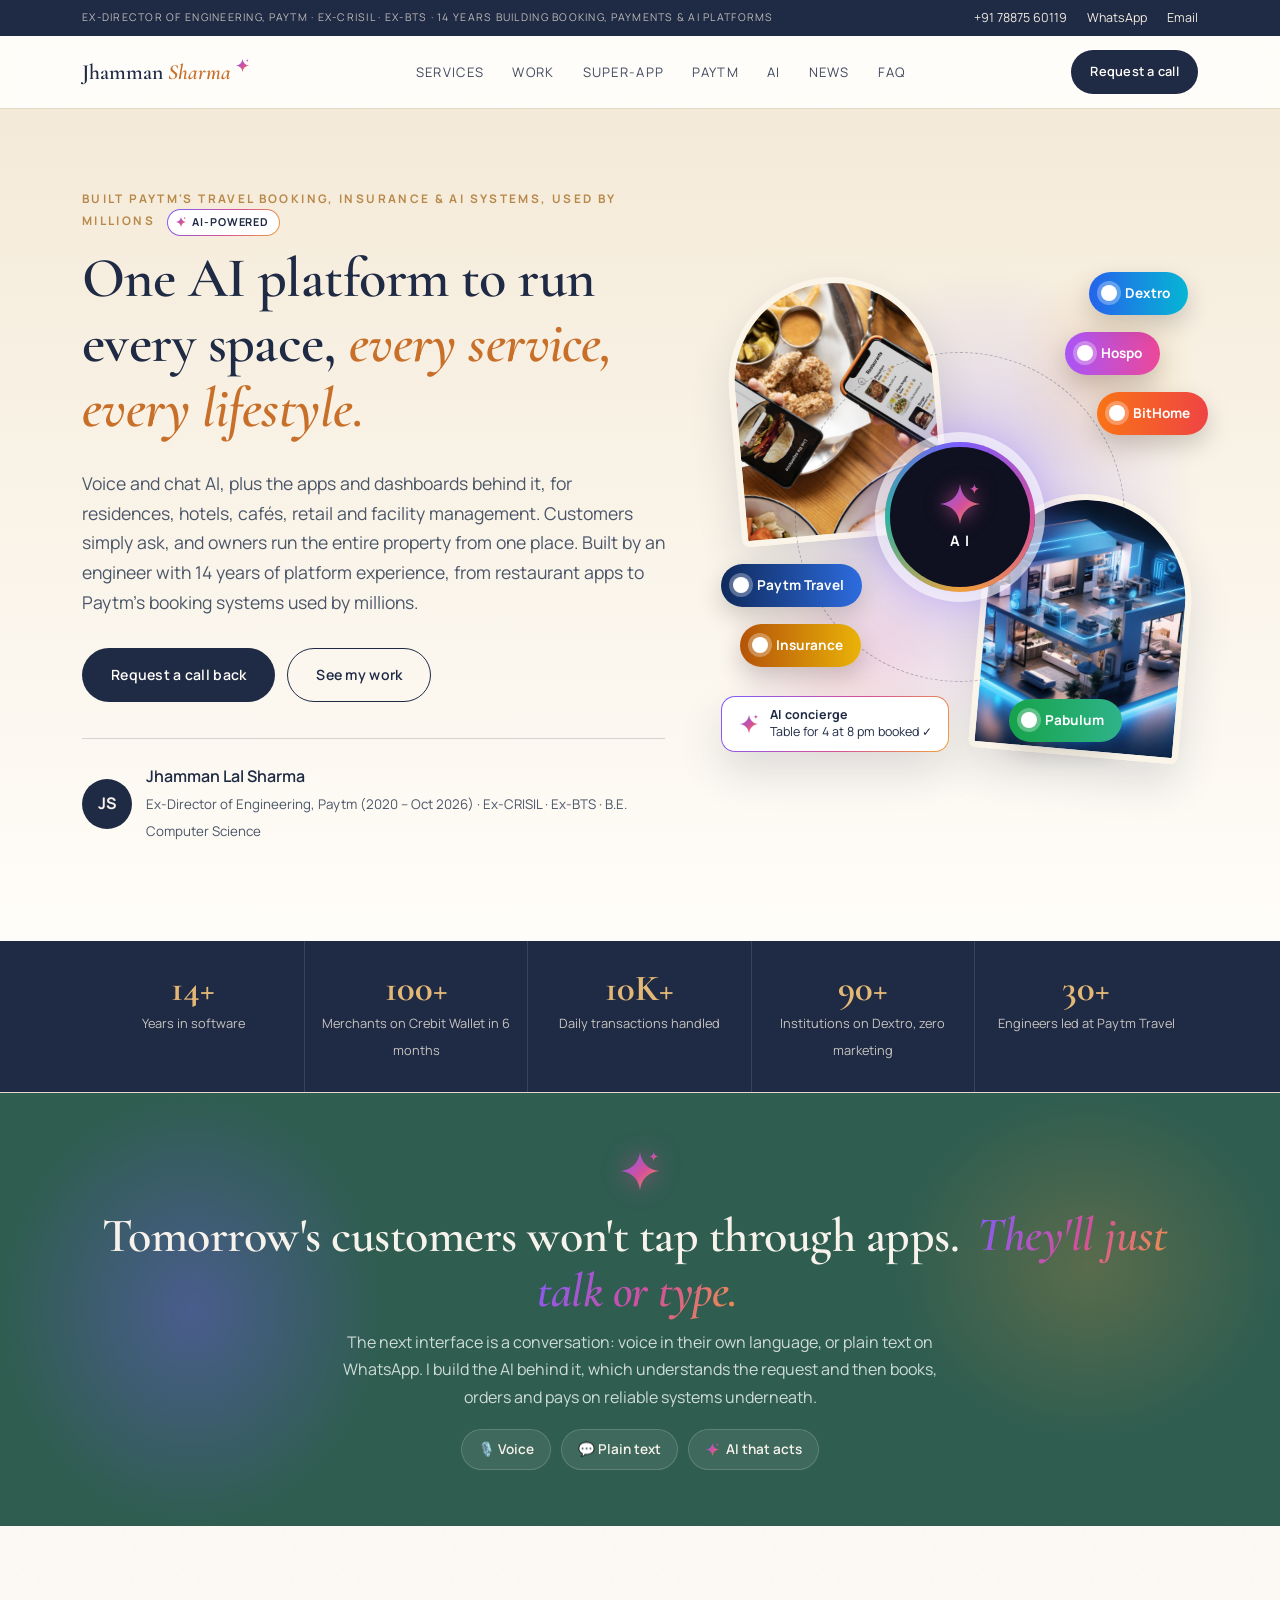
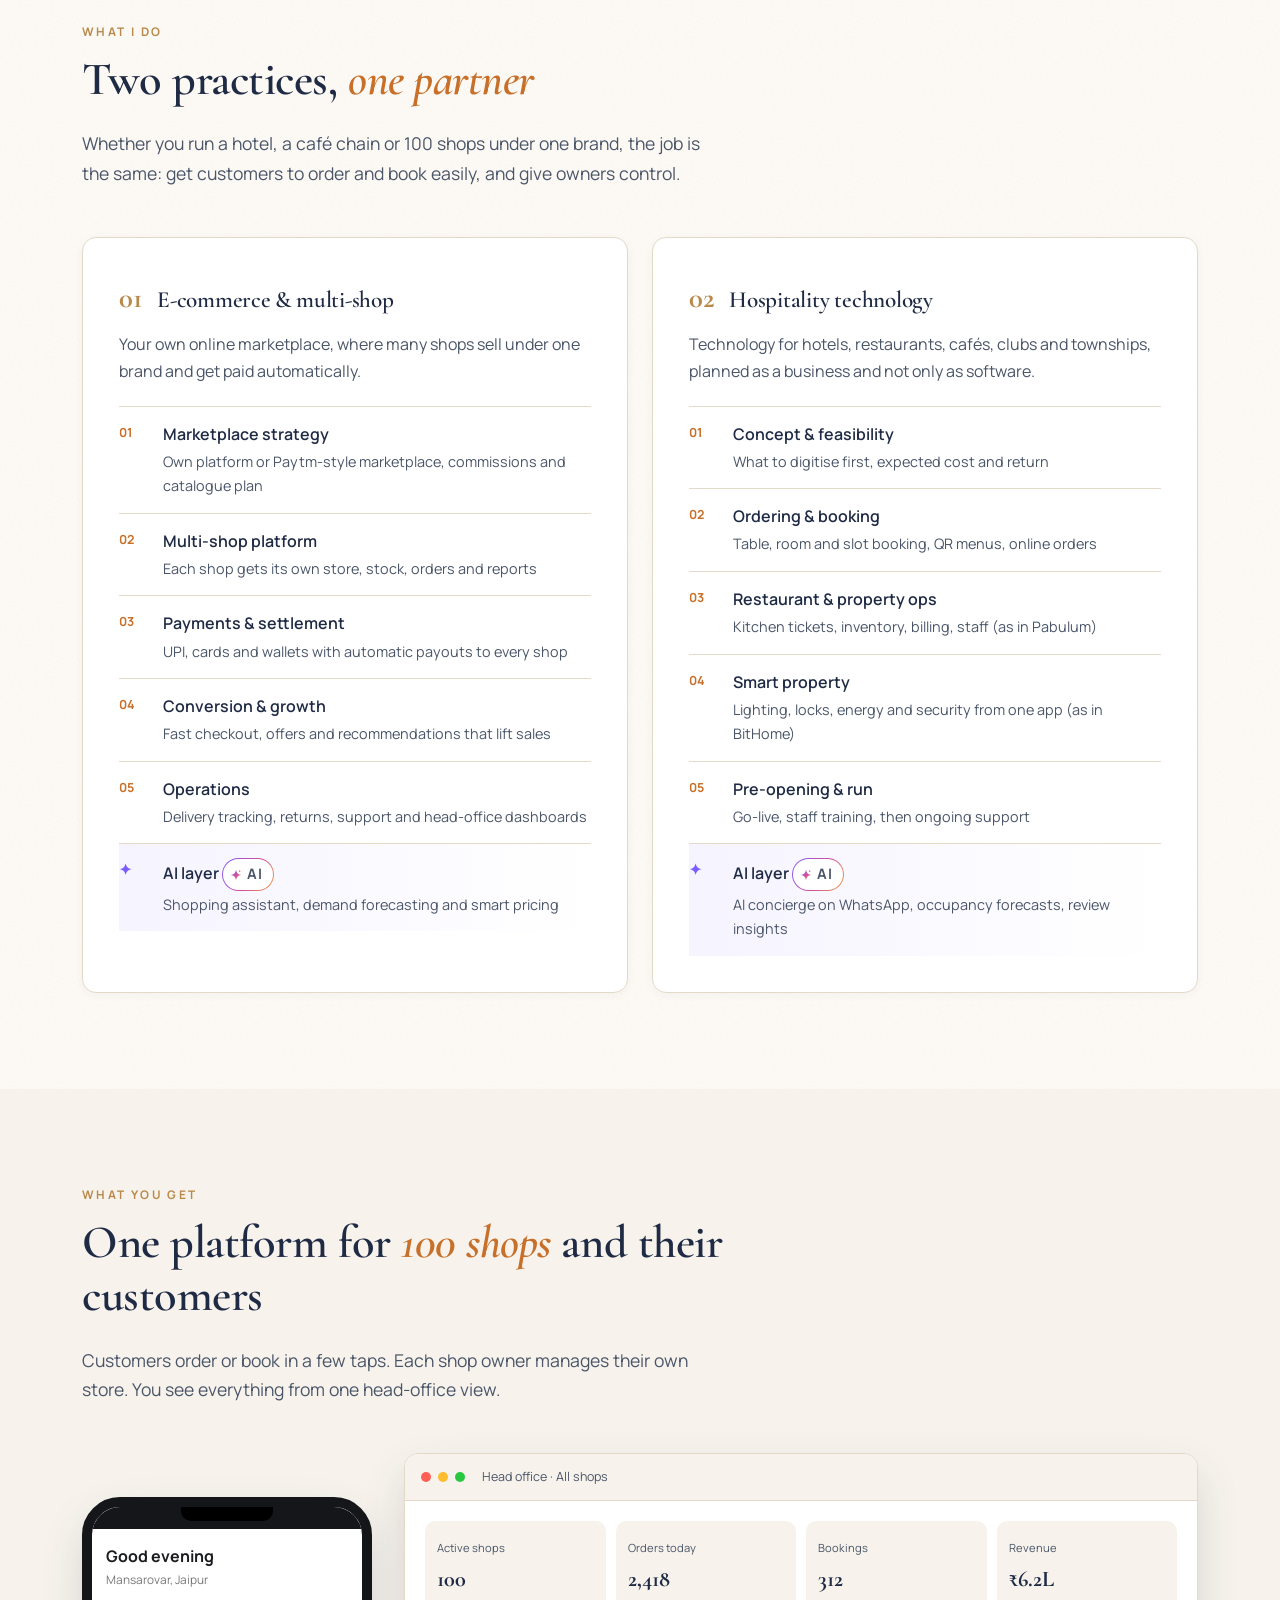
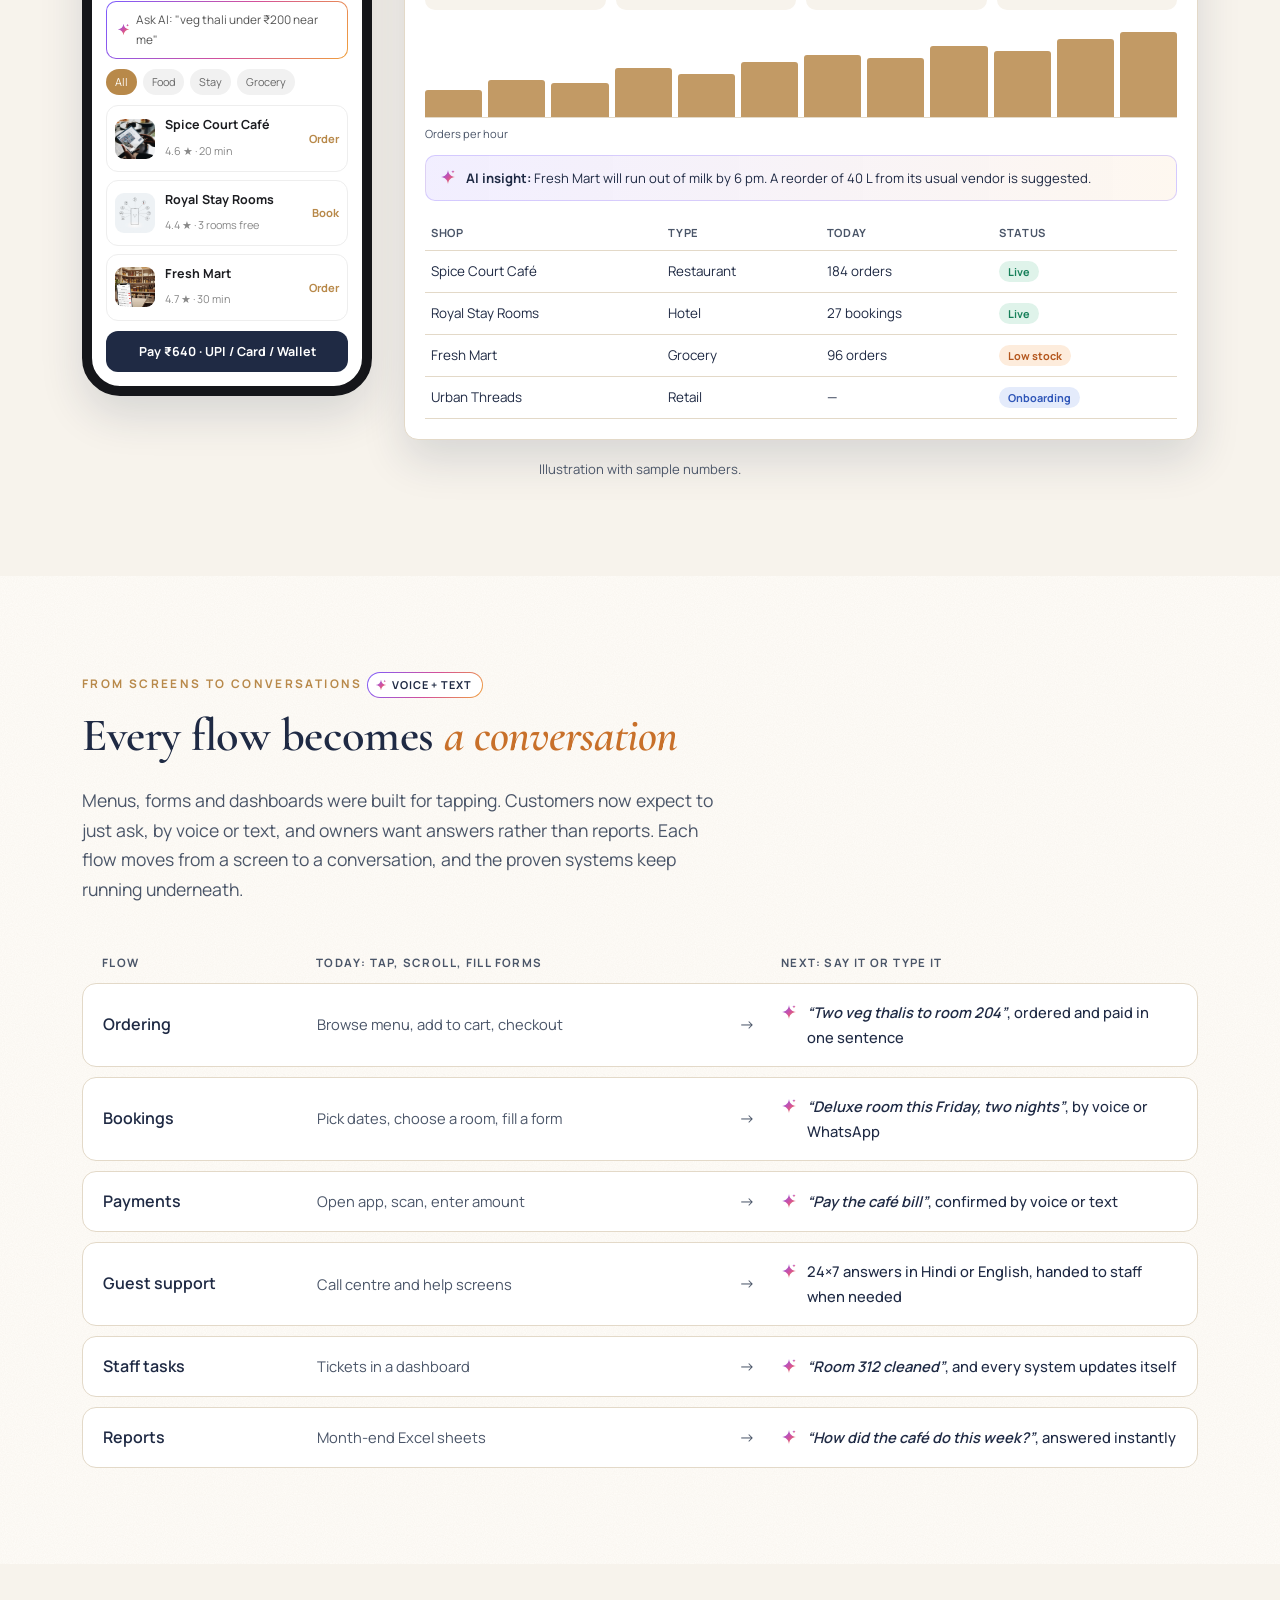
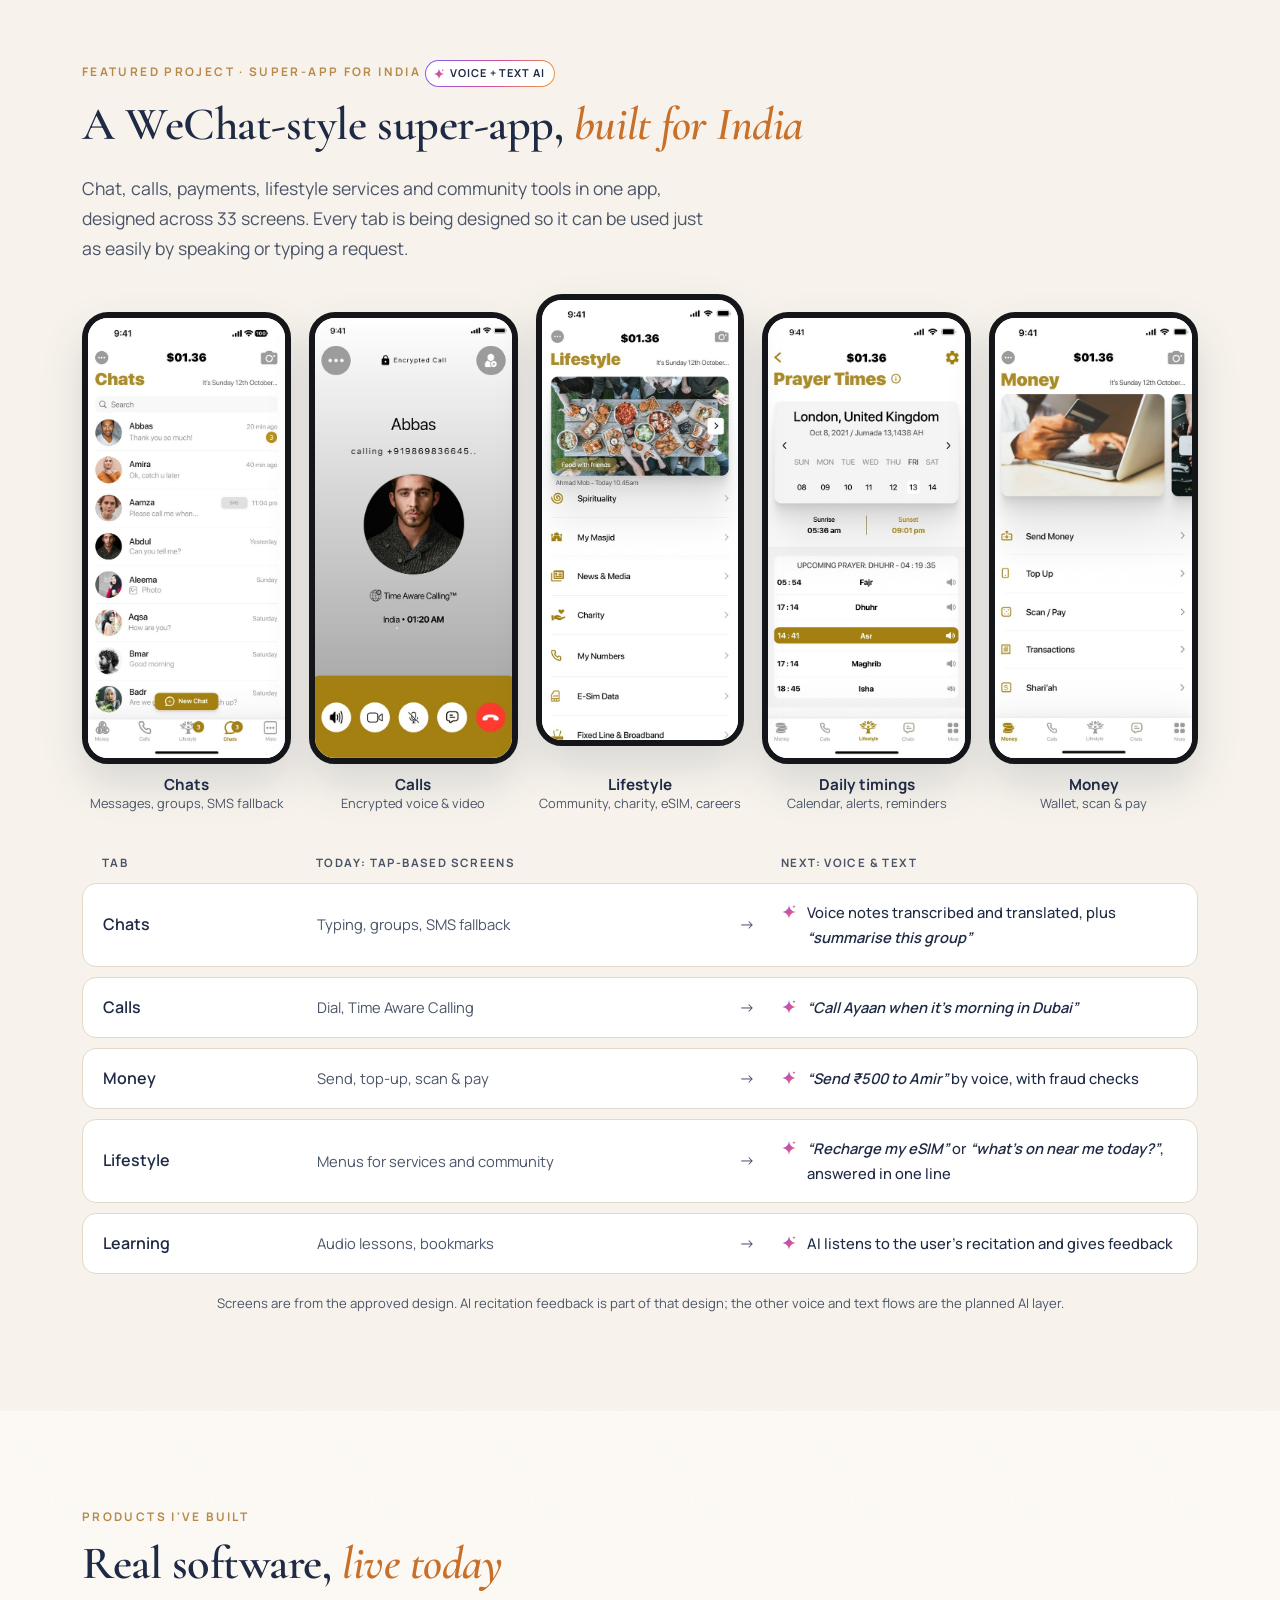
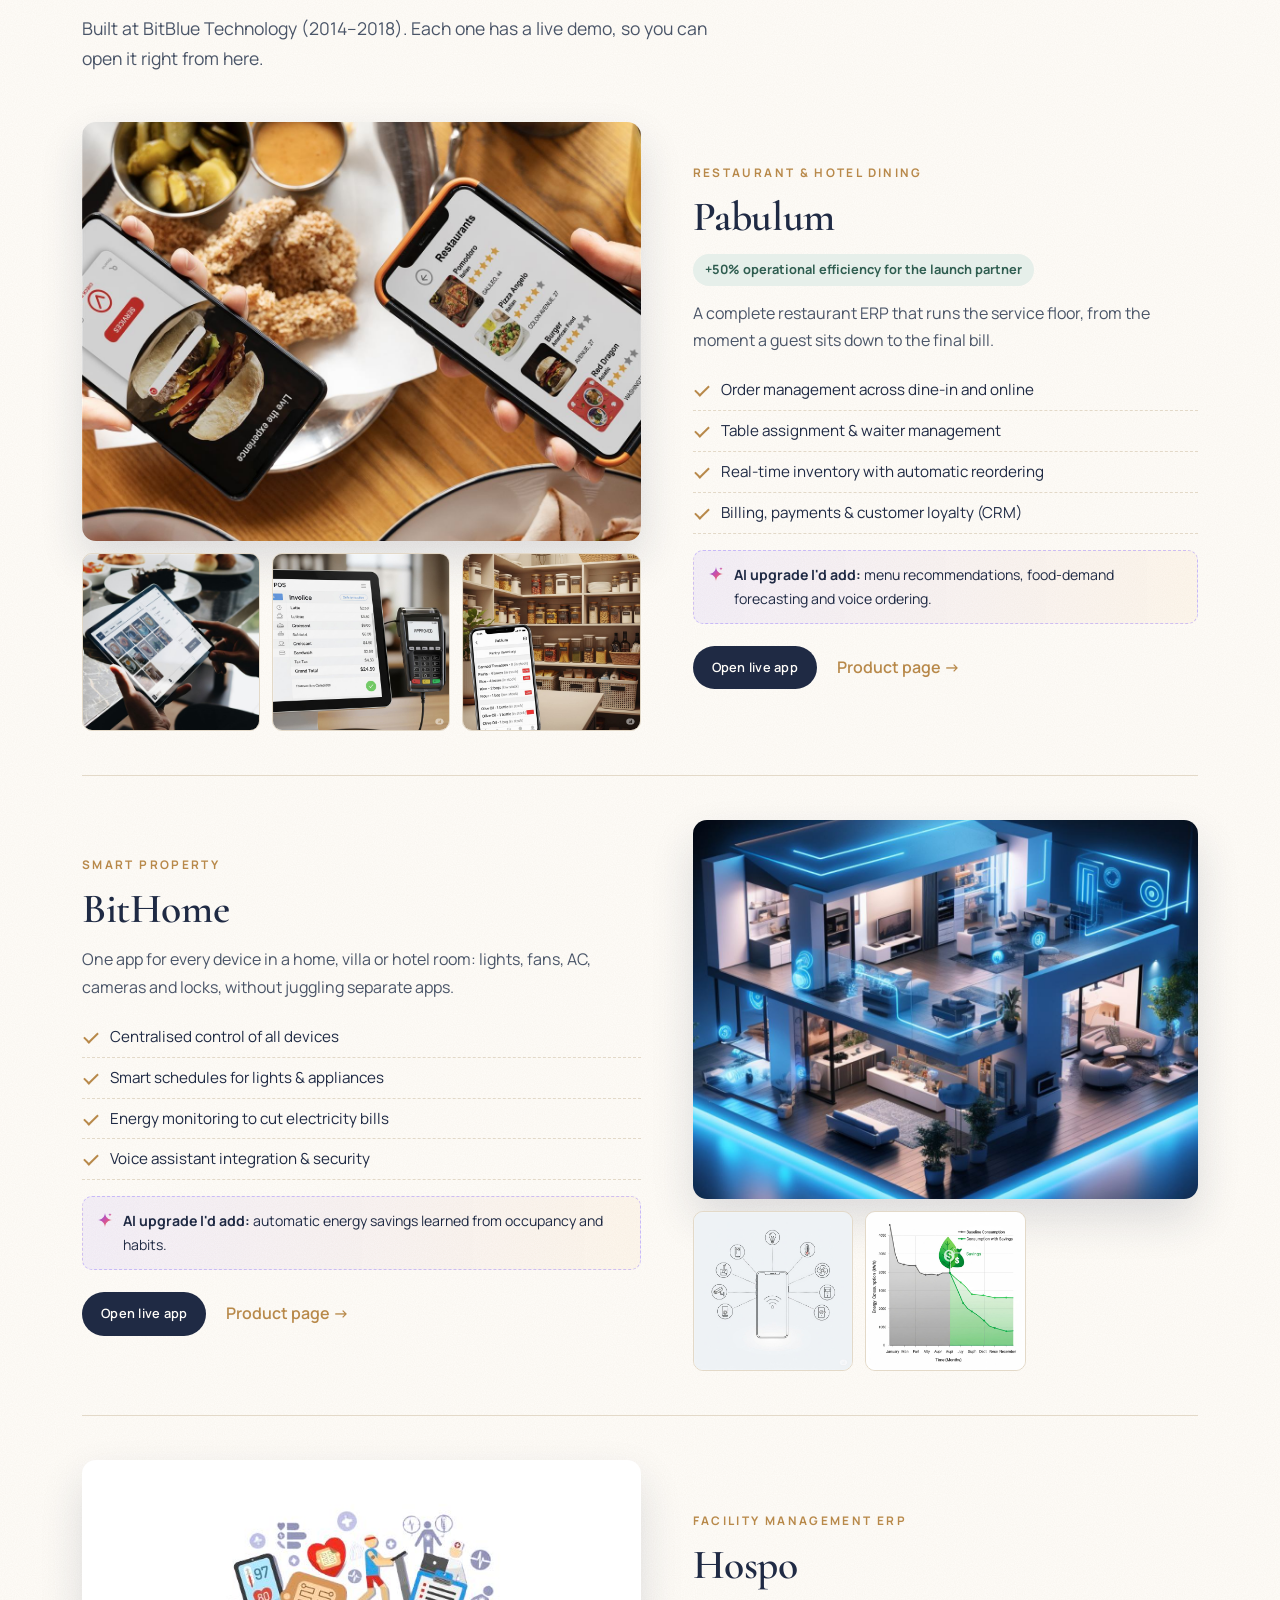
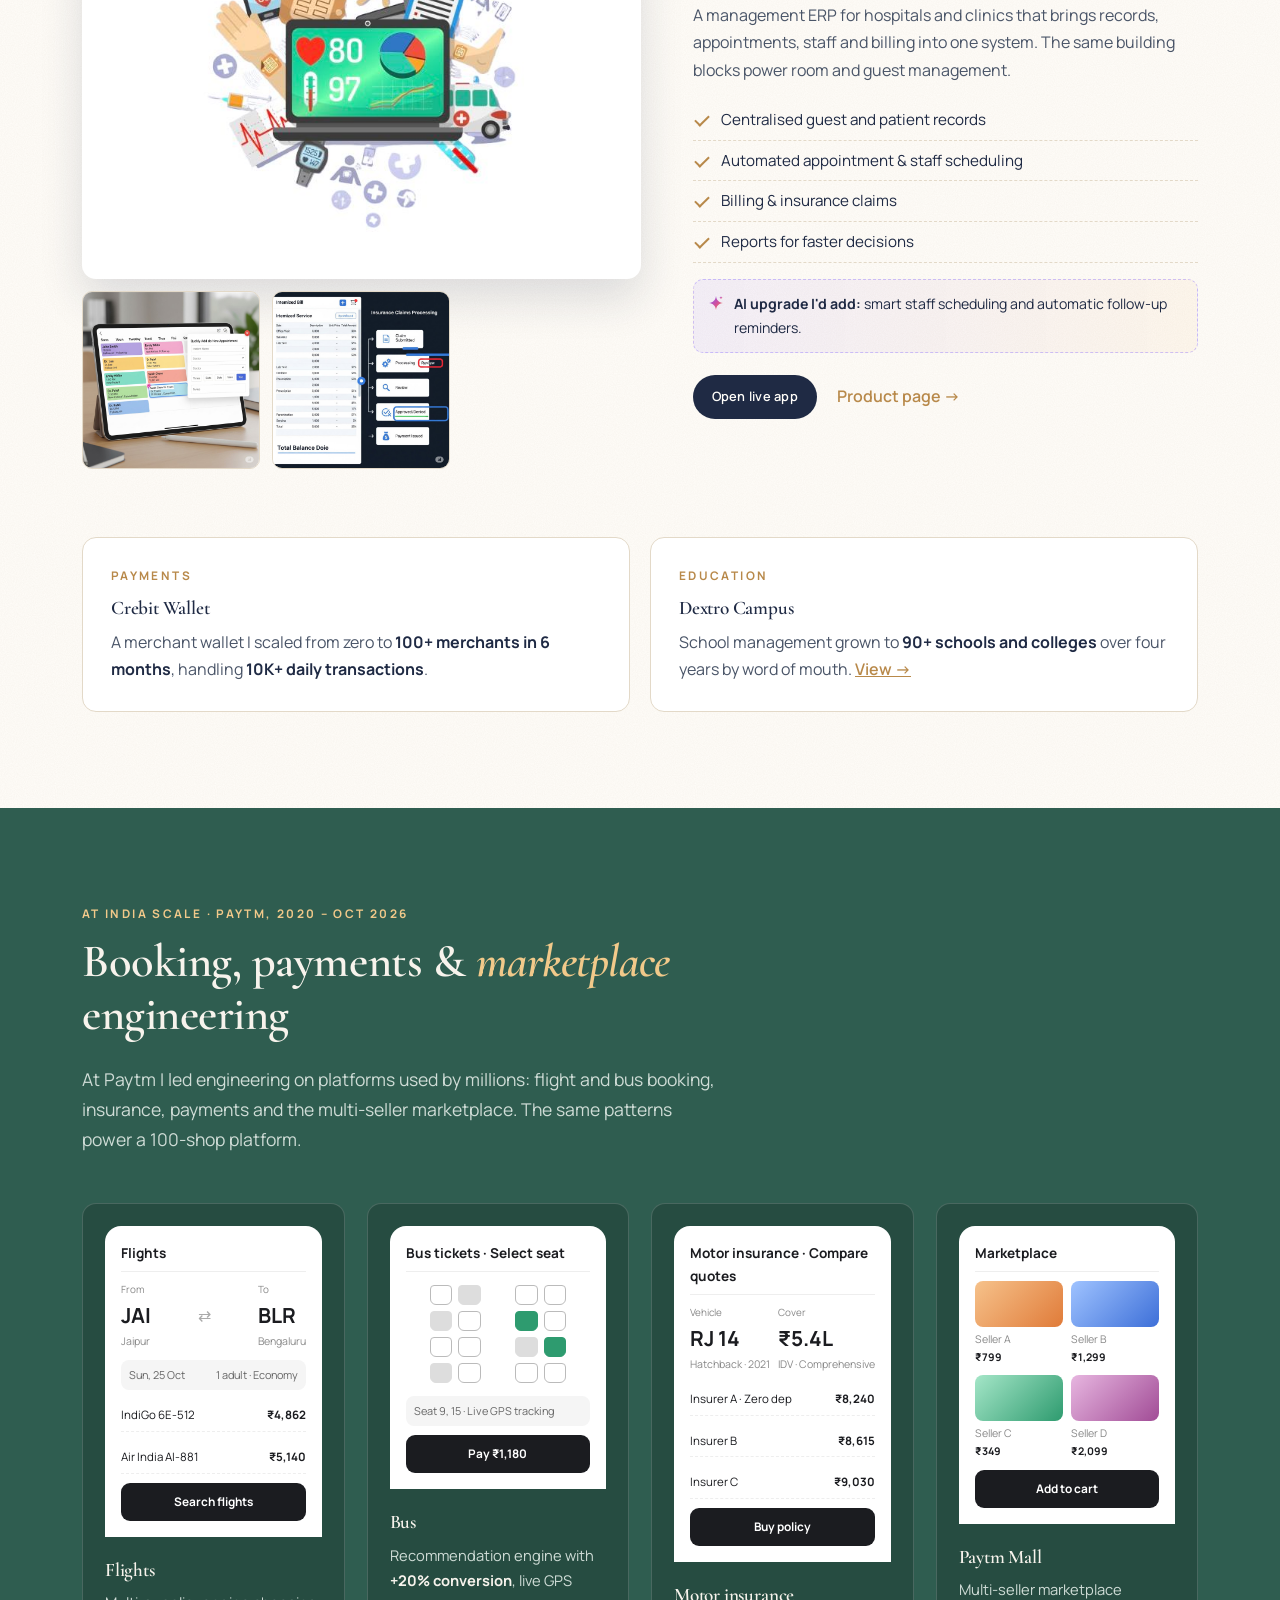
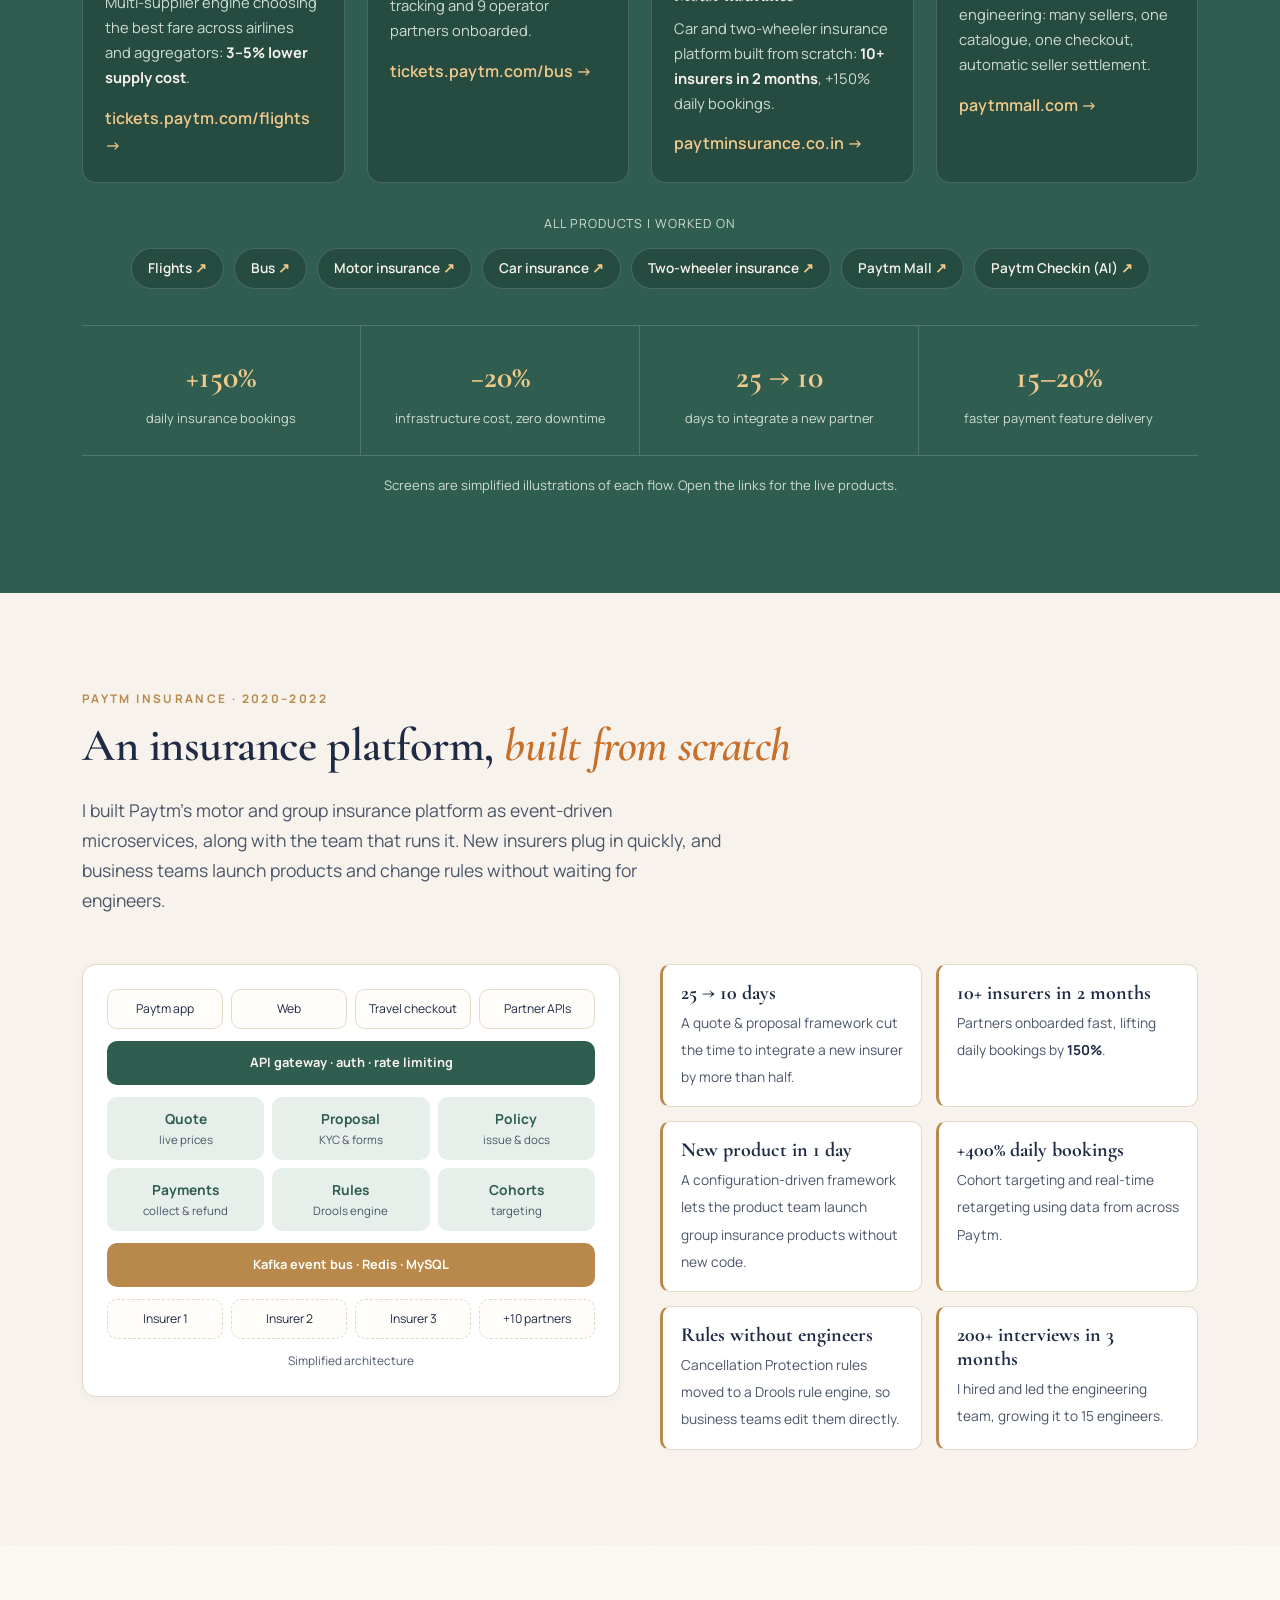
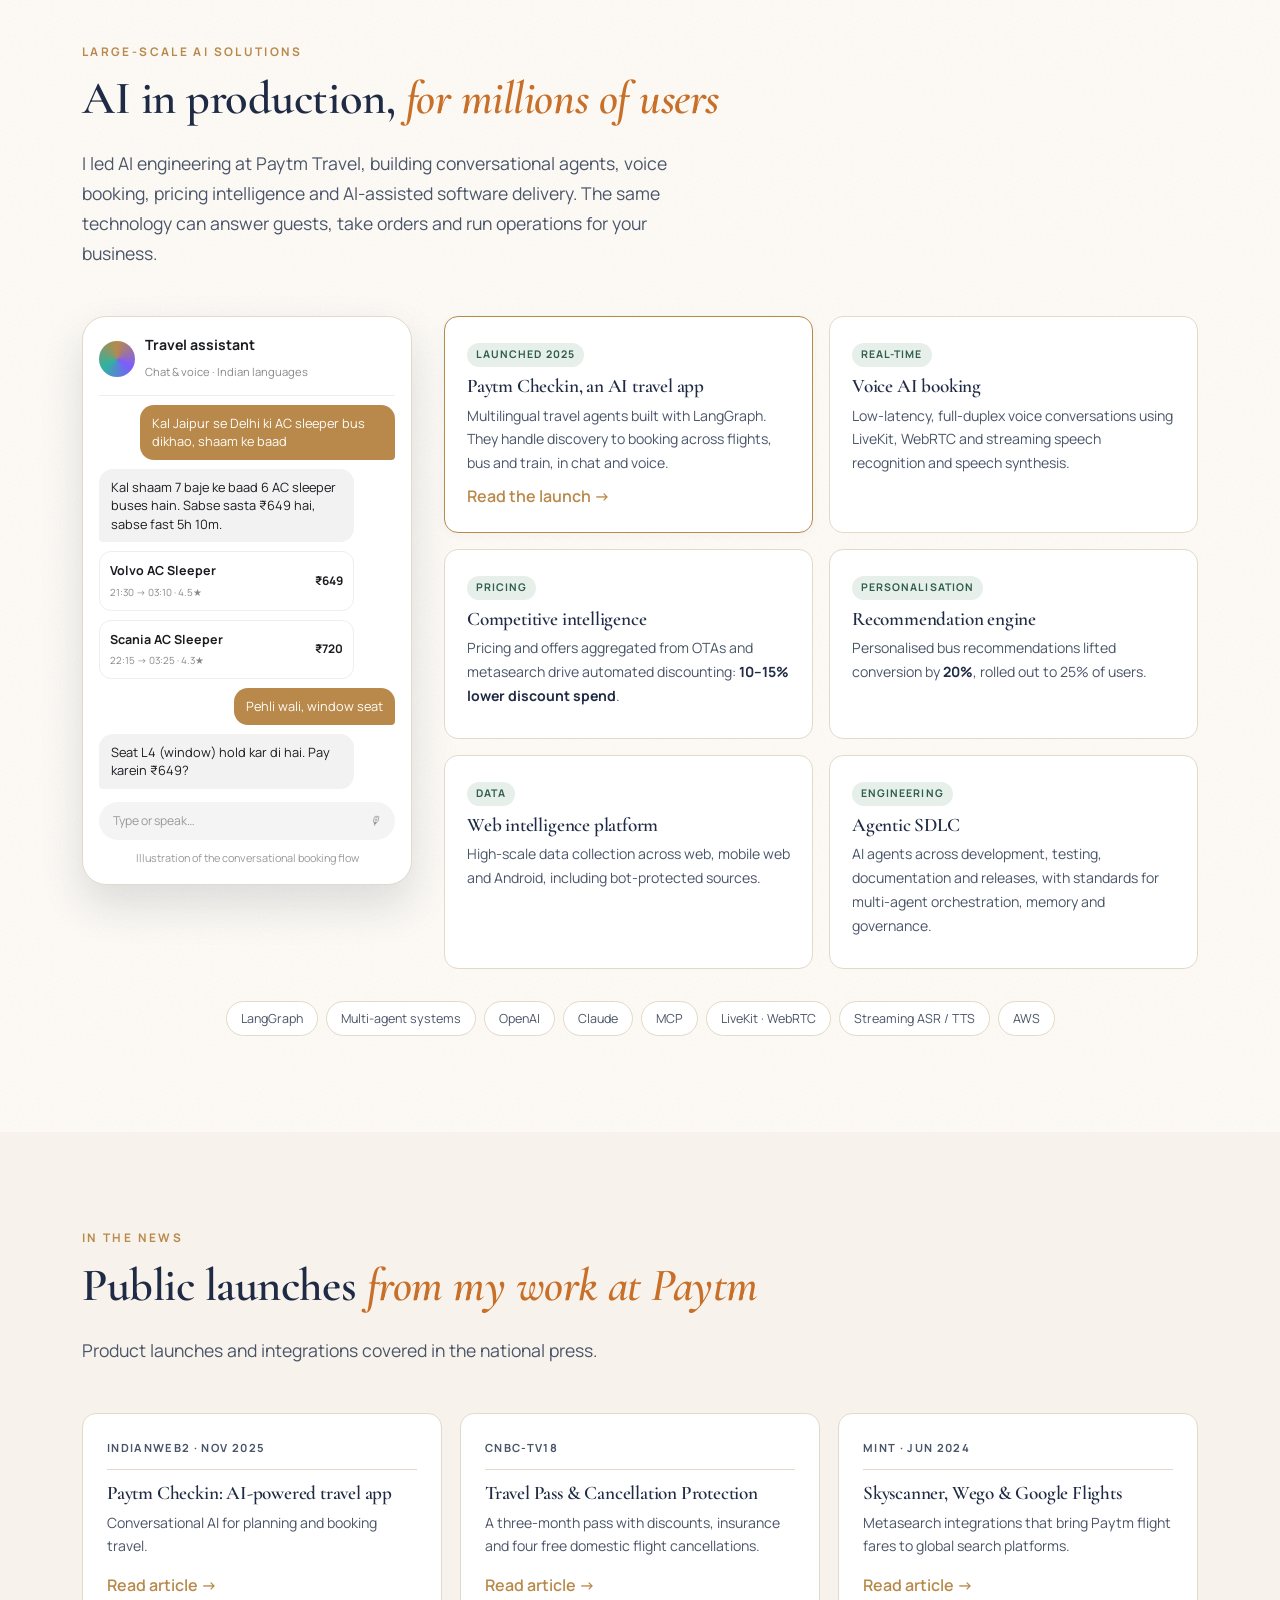
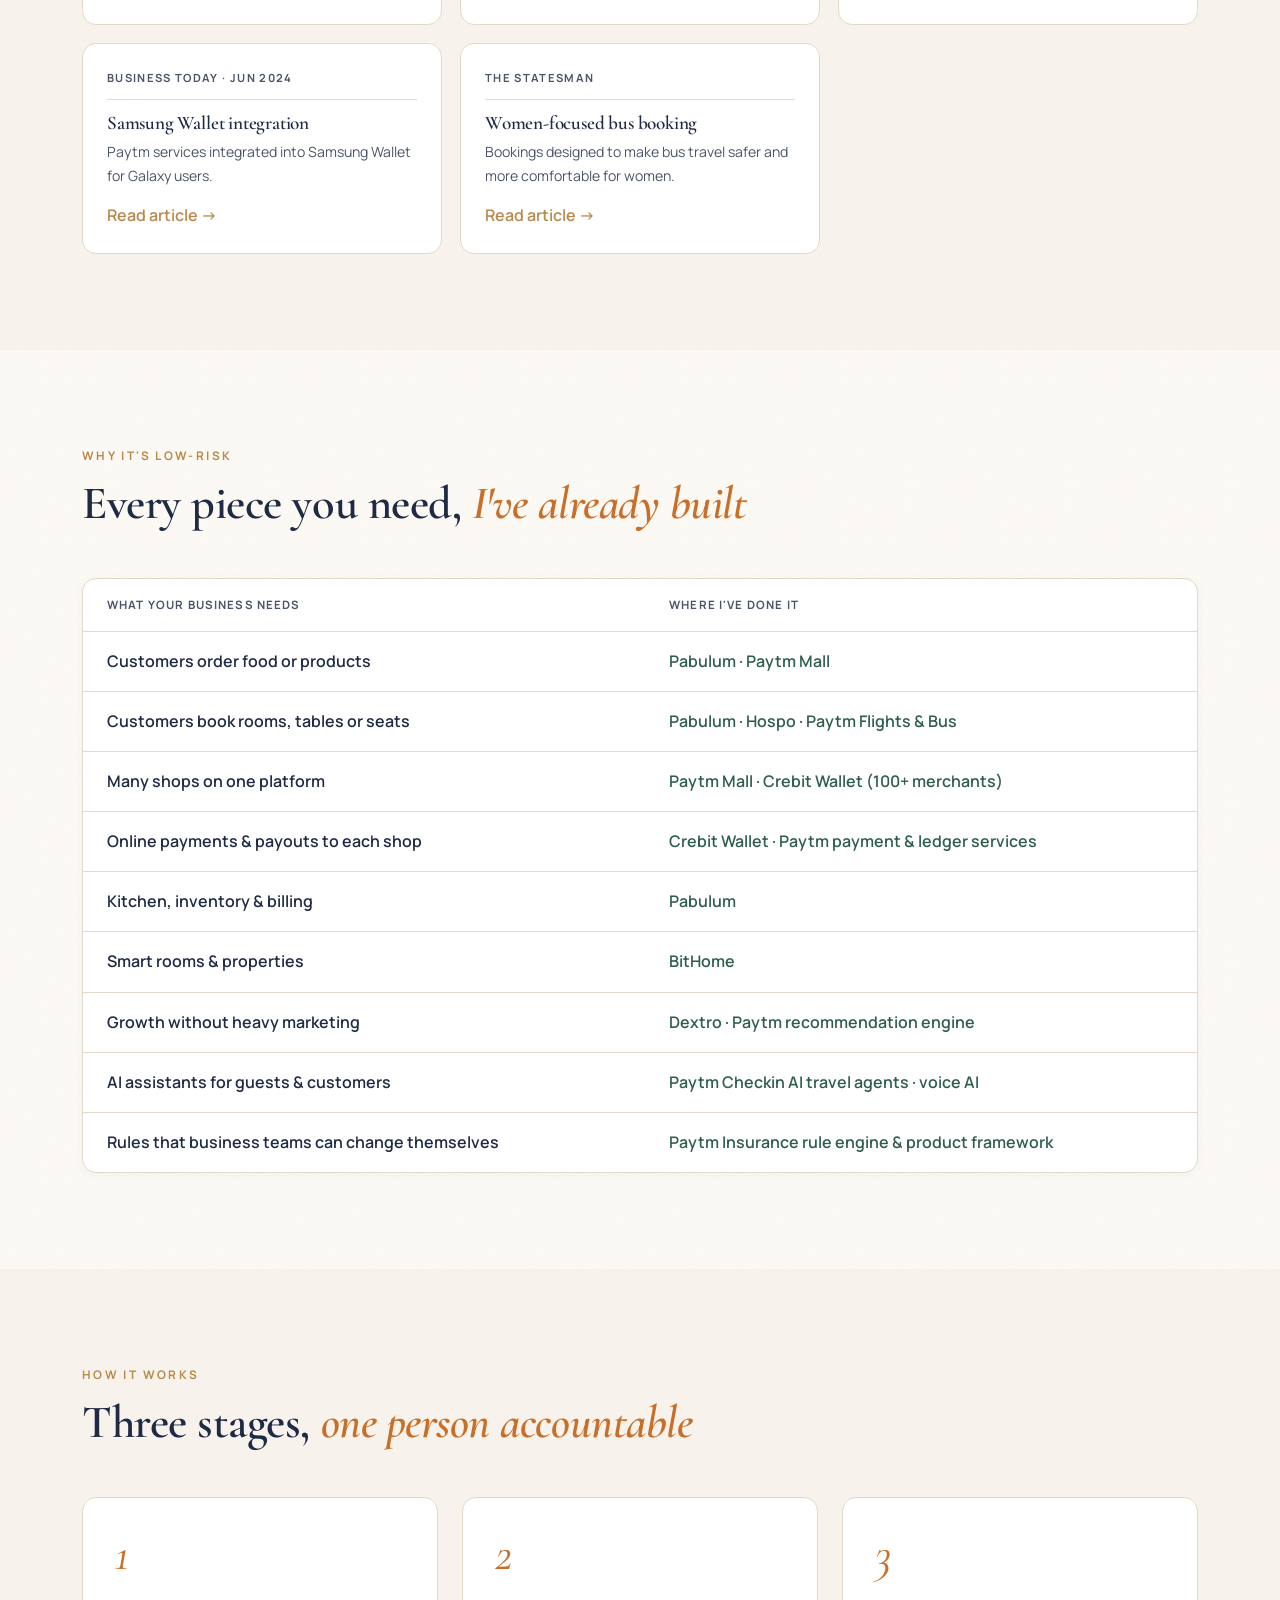
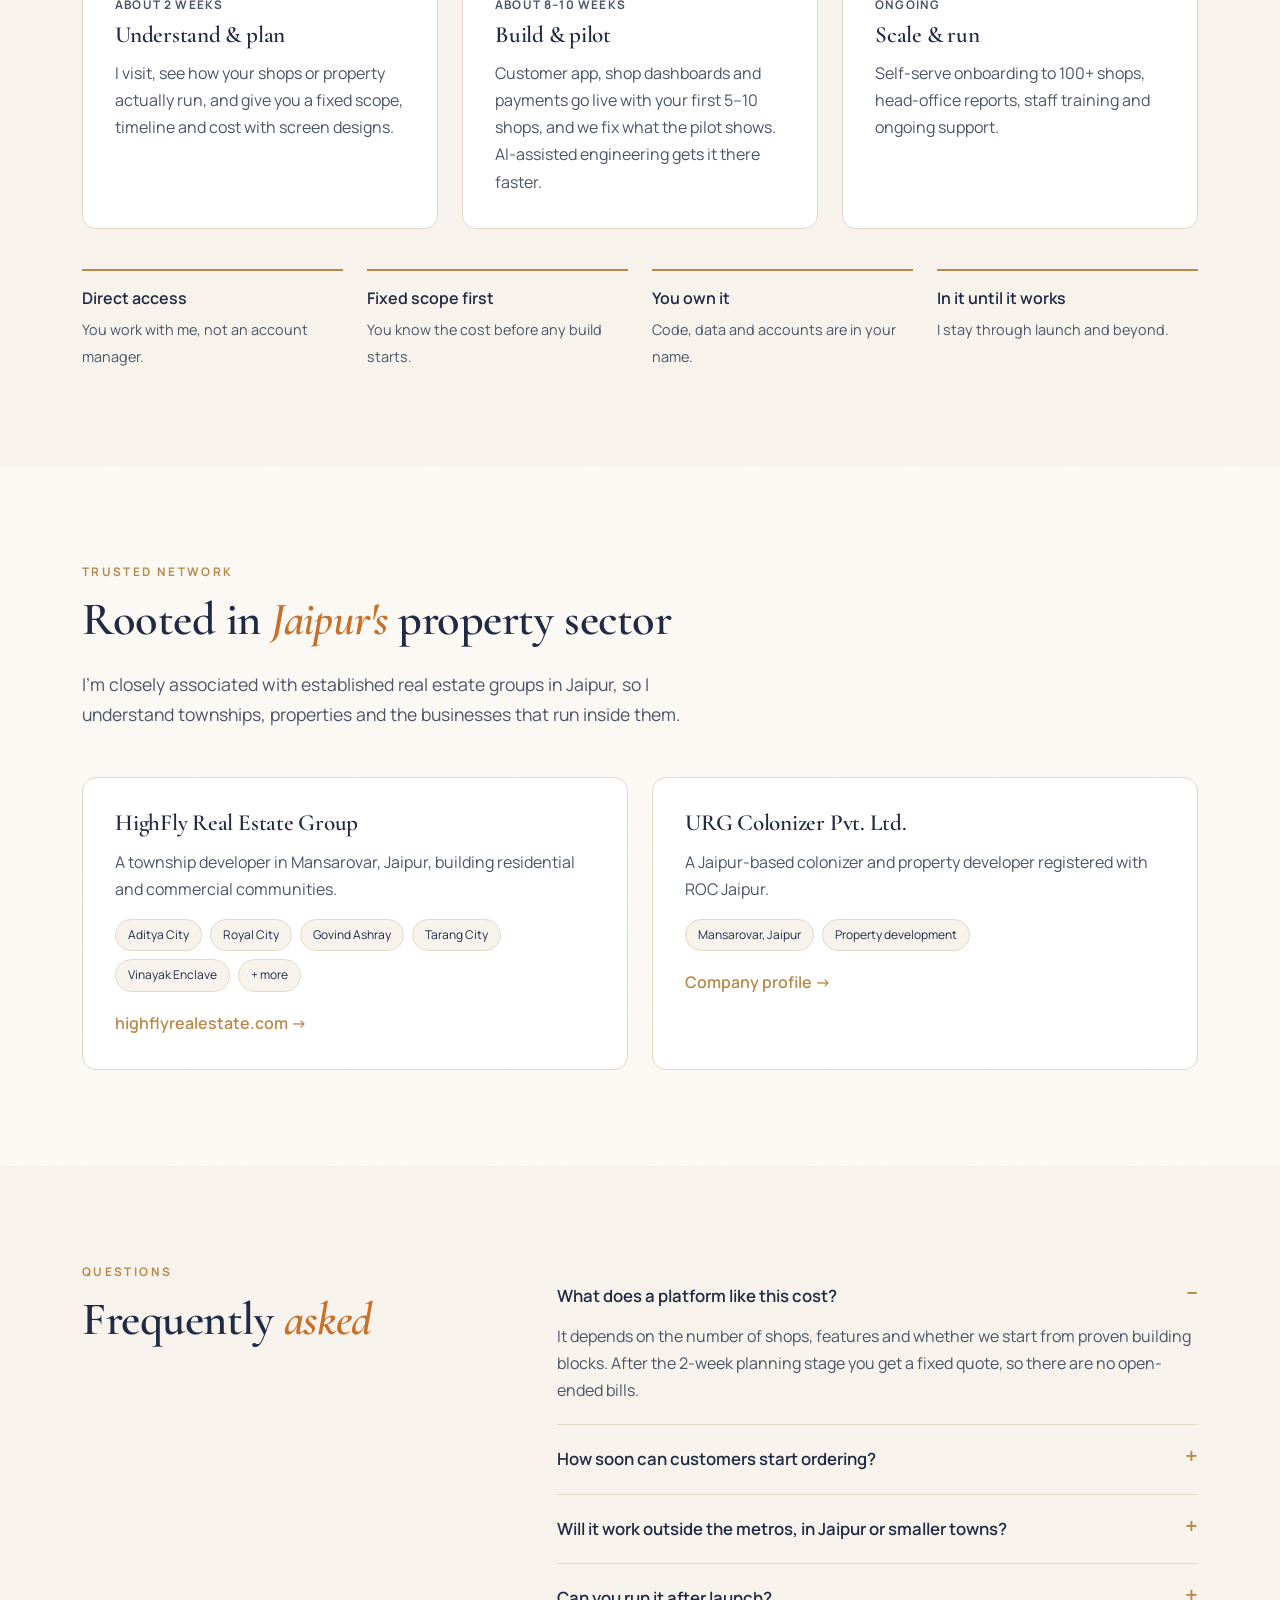
==== consulting.html @ 980f0486 "Rework profile around shipped work: product wall hero, chapters, real screens - Hero: centred intro " ====
<!doctype html>
<html lang="en">
<head>
<meta charset="utf-8">
<meta name="viewport" content="width=device-width, initial-scale=1">
<title>Jhamman Sharma — Consulting</title>
<meta name="description" content="Jhamman Lal Sharma: hospitality and e-commerce technology consultant. Ordering, booking and multi-shop platforms.">
<link rel="preconnect" href="https://fonts.googleapis.com">
<link rel="preconnect" href="https://fonts.gstatic.com" crossorigin>
<link href="https://fonts.googleapis.com/css2?family=Cormorant+Garamond:ital,wght@0,500;0,600;0,700;1,600&family=Manrope:wght@400;500;600;700&display=swap" rel="stylesheet">
<style>
/* Shared layout. Each theme file sets the variables below and may add overrides. */
*{box-sizing:border-box}
html{scroll-behavior:smooth}
body{margin:0;background:var(--bg);color:var(--ink);font-family:var(--body);font-weight:var(--body-weight,400);font-size:16px;line-height:1.7;-webkit-font-smoothing:antialiased}
img{max-width:100%;display:block}
a{color:inherit}
h1,h2,h3,h4{font-family:var(--head);font-weight:var(--head-weight,600);line-height:1.15;margin:0 0 .5em;letter-spacing:var(--head-spacing,-.01em)}
h1{font-size:clamp(2.4rem,6vw,4.4rem)}
h2{font-size:clamp(1.9rem,4vw,2.9rem)}
h3{font-size:1.45rem}
h4{font-size:1.2rem}
h1 em,h2 em{font-family:var(--em-font);font-style:var(--em-style,italic);font-weight:var(--em-weight,inherit);color:var(--em-color);font-size:var(--em-size,1em)}
p{margin:0 0 1em}
.wrap{max-width:1180px;margin:0 auto;padding:0 16px}
@media (min-width:760px){.wrap{padding:0 32px}}
.eyebrow,.kicker{font-size:.74rem;font-weight:700;letter-spacing:.2em;text-transform:uppercase;color:var(--accent);margin-bottom:.9em}
.lead{font-size:1.1rem;color:var(--muted);max-width:640px}
.note{font-size:.82rem;color:var(--muted);text-align:center;margin:18px 0 0}
.txt{font-weight:600;color:var(--accent);text-decoration:none}
.txt:hover{text-decoration:underline}
.scroll-x{overflow-x:auto}

/* buttons */
.btn{display:inline-block;padding:14px 28px;border-radius:var(--btn-radius);font-family:var(--body);font-weight:600;font-size:.88rem;letter-spacing:var(--btn-spacing,.02em);text-transform:var(--btn-transform,none);text-decoration:none;border:1px solid transparent;cursor:pointer;transition:transform .2s,background .2s,color .2s}
.btn:hover{transform:translateY(-1px)}
.btn-primary{background:var(--btn-bg,var(--accent));color:var(--accent-ink);border-color:transparent}
.btn-line{background:transparent;color:var(--hero-ink);border-color:var(--hero-line)}
.btn-sm{padding:10px 18px;font-size:.8rem}

/* top bar + header */
.topbar{background:var(--topbar-bg);color:var(--topbar-ink);font-size:.78rem}
.topbar-in{display:flex;justify-content:space-between;align-items:center;min-height:36px;gap:12px}
.topbar-note{letter-spacing:.12em;text-transform:uppercase;font-size:.66rem;opacity:.75}
.topbar-links{display:flex;gap:20px}
.topbar-links a{text-decoration:none}
.topbar-links a:hover{color:var(--accent)}
@media (max-width:760px){.topbar-note{display:none}.topbar-links{width:100%;justify-content:space-between}}
.header{position:sticky;top:0;z-index:30;background:var(--header-bg);border-bottom:1px solid var(--header-line);backdrop-filter:blur(10px)}
.header-in{display:flex;align-items:center;justify-content:space-between;height:72px;gap:16px}
.logo{font-family:var(--head);font-size:1.35rem;font-weight:var(--head-weight,600);text-decoration:none;color:var(--header-ink)}
.logo span{font-family:var(--em-font);font-style:var(--em-style,italic);color:var(--em-color)}
.nav{display:flex;gap:28px}
.nav a{text-decoration:none;color:var(--header-ink);font-size:.82rem;letter-spacing:.1em;text-transform:uppercase;opacity:.85}
.nav a:hover{color:var(--accent);opacity:1}
@media (max-width:900px){.nav{display:none}}

/* hero */
.hero{background:var(--hero-bg);color:var(--hero-ink);padding:80px 0 96px;position:relative;overflow:hidden}
.hero .lead{color:var(--hero-muted)}
.hero-grid{display:grid;grid-template-columns:1.1fr .9fr;gap:56px;align-items:center}
@media (max-width:900px){.hero-grid{grid-template-columns:1fr}.hero{padding:56px 0 64px}}
.ctas{display:flex;gap:12px;flex-wrap:wrap;margin:30px 0 36px}
.hero-who{display:flex;align-items:center;gap:14px;padding-top:24px;border-top:1px solid var(--hero-line)}
.hero-who b{display:block;font-weight:600}
.hero-who small{color:var(--hero-muted)}
.avatar{width:50px;height:50px;border-radius:50%;display:grid;place-items:center;font-weight:700;background:var(--accent);color:var(--accent-ink);flex:none}
.hero-art{position:relative;min-height:440px}
.frame{margin:0;position:absolute;overflow:hidden;border-radius:var(--radius-lg);box-shadow:var(--shadow)}
.frame img{width:100%;height:100%;object-fit:cover}
.frame-a{top:0;left:0;width:68%;height:78%}
.frame-b{bottom:0;right:0;width:52%;height:56%;border:6px solid var(--hero-bg)}
.hero-badge{position:absolute;left:4%;bottom:6%;background:var(--accent);color:var(--accent-ink);padding:16px 20px;border-radius:var(--radius);display:flex;gap:12px;align-items:center;box-shadow:var(--shadow)}
.hero-badge b{font-family:var(--head);font-size:2.2rem;line-height:1}
.hero-badge span{font-size:.78rem;line-height:1.3;font-weight:600}
@media (max-width:900px){.hero-art{min-height:340px}}

/* stats */
.stats-strip{background:var(--strip-bg);color:var(--strip-ink);border-bottom:1px solid var(--line)}
.stats{display:grid;grid-template-columns:repeat(5,1fr)}
.stat{padding:28px 16px;text-align:center;border-right:1px solid var(--strip-line)}
.stat:last-child{border-right:0}
.stat b{display:block;font-family:var(--head);font-size:2.3rem;line-height:1.1;color:var(--strip-num)}
.stat span{font-size:.8rem;opacity:.8}
@media (max-width:800px){.stats{grid-template-columns:repeat(2,1fr)}.stat{border-bottom:1px solid var(--strip-line)}.stat:last-child{grid-column:1/-1}}

/* sections */
.sec{padding:96px 0}
@media (max-width:760px){.sec{padding:64px 0}}
.sec-alt{background:var(--bg-alt)}
.sec-head{margin-bottom:48px;max-width:760px}
.sec-dark{background:var(--dark);color:var(--dark-ink)}
.sec-dark .lead,.sec-dark .note{color:var(--dark-muted)}
.sec-dark h2 em{color:var(--dark-em,var(--em-color))}

/* practices */
.practices{display:grid;grid-template-columns:1fr 1fr;gap:24px}
@media (max-width:860px){.practices{grid-template-columns:1fr}}
.practice{background:var(--card);border:1px solid var(--line);border-radius:var(--radius-lg);padding:36px;box-shadow:var(--shadow-soft)}
.practice-top{display:flex;align-items:baseline;gap:14px;margin-bottom:6px}
.practice-top .kicker{font-family:var(--head);font-size:1.8rem;letter-spacing:0;margin:0}
.practice>p{color:var(--muted)}
.steps{list-style:none;padding:0;margin:20px 0 0;counter-reset:s}
.steps li{display:grid;gap:2px;padding:14px 0 14px 44px;border-top:1px solid var(--line);position:relative;counter-increment:s}
.steps li::before{content:counter(s,decimal-leading-zero);position:absolute;left:0;top:15px;font-size:.78rem;font-weight:700;color:var(--accent)}
.steps b{font-weight:600}
.steps span{font-size:.9rem;color:var(--muted)}

/* platform mockup */
.showcase{display:grid;grid-template-columns:290px 1fr;gap:32px;align-items:center}
@media (max-width:900px){.showcase{grid-template-columns:1fr}}
.phone{width:100%;max-width:290px;margin:0 auto;border:10px solid #15161a;border-radius:38px;background:#fff;color:#1b1c20;overflow:hidden;box-shadow:var(--shadow)}
.phone-notch{height:22px;background:#15161a;display:flex;justify-content:center}
.phone-notch i{width:92px;height:14px;background:#000;border-radius:0 0 10px 10px}
.phone-screen{padding:14px;font-family:var(--body)}
.p-title{font-weight:700}
.p-sub{font-size:.74rem;color:#777}
.p-search{margin:10px 0;padding:8px 10px;border-radius:10px;background:#f1f1f1;font-size:.76rem;color:#888}
.p-chips{display:flex;gap:6px;margin-bottom:10px}
.p-chips span{font-size:.68rem;padding:4px 9px;border-radius:999px;background:#f1f1f1;color:#666}
.p-chips .on{background:var(--accent);color:var(--accent-ink)}
.p-shop{display:flex;gap:10px;align-items:center;padding:8px;border:1px solid #eee;border-radius:12px;margin-bottom:8px}
.p-shop img{width:40px;height:40px;border-radius:9px;object-fit:cover}
.p-shop b{display:block;font-size:.78rem}
.p-shop small{font-size:.68rem;color:#888}
.p-shop em{margin-left:auto;font-style:normal;font-size:.7rem;font-weight:700;color:var(--accent)}
.p-pay{margin-top:10px;padding:10px;border-radius:12px;background:#1b1c20;color:#fff;font-size:.78rem;font-weight:700;text-align:center}
.dash{background:var(--card);border:1px solid var(--line);border-radius:var(--radius-lg);overflow:hidden;box-shadow:var(--shadow)}
.dash-bar{display:flex;align-items:center;gap:7px;padding:12px 16px;background:var(--bg-alt);border-bottom:1px solid var(--line)}
.dash-bar i{width:10px;height:10px;border-radius:50%;background:#ff5f57}
.dash-bar i:nth-child(2){background:#febc2e}.dash-bar i:nth-child(3){background:#28c840}
.dash-bar span{margin-left:10px;font-size:.78rem;color:var(--muted)}
.dash-body{padding:20px}
.kpis{display:grid;grid-template-columns:repeat(4,1fr);gap:10px}
.kpis div{padding:12px;border-radius:var(--radius);background:var(--bg-alt)}
.kpis small{font-size:.7rem;color:var(--muted)}
.kpis b{display:block;font-family:var(--head);font-size:1.4rem}
@media (max-width:560px){.kpis{grid-template-columns:repeat(2,1fr)}}
.bars{display:flex;align-items:flex-end;gap:6px;height:90px;margin-top:18px;border-bottom:1px solid var(--line)}
.bars i{flex:1;background:var(--accent);border-radius:3px 3px 0 0;opacity:.85}
.bars-l{font-size:.7rem;color:var(--muted);margin:6px 0 12px}
.dash table{width:100%;border-collapse:collapse;font-size:.84rem}
.dash th{text-align:left;font-size:.7rem;text-transform:uppercase;letter-spacing:.06em;color:var(--muted);padding:8px 6px;border-bottom:1px solid var(--line)}
.dash td{padding:9px 6px;border-bottom:1px solid var(--line);white-space:nowrap}
.tag{font-size:.68rem;font-weight:700;padding:3px 9px;border-radius:999px}
.tag.ok{background:#dff3ea;color:#17805a}.tag.warn{background:#fdecdc;color:#b4561c}.tag.new{background:#e4ebfb;color:#2f56b8}

/* products */
.product{display:grid;grid-template-columns:1.05fr .95fr;gap:52px;align-items:center;padding:44px 0;border-top:1px solid var(--line)}
.product:first-of-type{border-top:0;padding-top:0}
.product.flip .product-media{order:2}
@media (max-width:900px){.product{grid-template-columns:1fr;gap:28px}.product.flip .product-media{order:0}}
.product-media .main{width:100%;aspect-ratio:4/3;object-fit:cover;border-radius:var(--radius-lg);box-shadow:var(--shadow)}
.product-media .main.contain{object-fit:contain;background:#fff;padding:20px}
.thumbs{display:grid;grid-template-columns:repeat(3,1fr);gap:12px;margin-top:12px}
.thumbs img{width:100%;aspect-ratio:1;object-fit:cover;border-radius:var(--radius);border:1px solid var(--line)}
.product-copy h3{font-size:2.3rem;margin-bottom:.3em}
.product-copy>p{color:var(--muted)}
.metric{display:inline-block;font-size:.8rem;font-weight:700;padding:5px 12px;border-radius:var(--btn-radius);background:var(--metric-bg);color:var(--metric-ink);margin-bottom:14px}
.ticks{list-style:none;padding:0;margin:0 0 24px}
.ticks li{padding:7px 0 7px 28px;position:relative;border-bottom:1px dashed var(--line);font-size:.95rem}
.ticks li::before{content:"";position:absolute;left:2px;top:15px;width:12px;height:6px;border-left:2px solid var(--accent);border-bottom:2px solid var(--accent);transform:rotate(-45deg)}
.links{display:flex;gap:20px;align-items:center;flex-wrap:wrap}
.minis{display:grid;grid-template-columns:1fr 1fr;gap:20px;margin-top:24px}
@media (max-width:760px){.minis{grid-template-columns:1fr}}
.mini{background:var(--card);border:1px solid var(--line);border-radius:var(--radius-lg);padding:28px}
.mini:only-child{grid-column:1/-1}
.mini p{color:var(--muted);margin:0}
.mini b{color:var(--ink)}
.mini a{color:var(--accent);font-weight:600}

/* paytm */
.paytm-grid{display:grid;grid-template-columns:repeat(4,1fr);gap:22px}
@media (max-width:1100px){.paytm-grid{grid-template-columns:1fr 1fr}}
@media (max-width:640px){.paytm-grid{grid-template-columns:1fr}}
.pcard{display:flex;flex-direction:column;text-decoration:none;background:var(--dark-card);border:1px solid var(--dark-line);border-radius:var(--radius-lg);overflow:hidden;transition:transform .25s}
.pcard:hover{transform:translateY(-4px)}
.mock{margin:22px 22px 0;background:#fff;color:#1b1c20;border-radius:16px 16px 0 0;padding:16px;font-family:var(--body);min-height:220px;display:flex;flex-direction:column;gap:9px}
.m-head{font-weight:700;font-size:.85rem;padding-bottom:6px;border-bottom:1px solid #eee}
.m-row{display:flex;justify-content:space-between;align-items:center}
.m-row small{display:block;font-size:.62rem;color:#888}
.m-row b{font-size:1.3rem}
.m-row span{display:block;font-size:.66rem;color:#888}
.m-arrow{color:#aaa}
.m-line{display:flex;justify-content:space-between;font-size:.68rem;color:#666;background:#f5f5f5;padding:6px 8px;border-radius:8px}
.m-fare{display:flex;justify-content:space-between;font-size:.72rem;padding:6px 0;border-bottom:1px dashed #eee}
.m-btn{margin-top:auto;background:#1b1c20;color:#fff;text-align:center;font-size:.74rem;font-weight:700;padding:9px;border-radius:9px}
.seats{display:grid;grid-template-columns:repeat(5,1fr);gap:6px;padding:4px 24px}
.seats i{height:20px;border:1.5px solid #bbb;border-radius:4px 4px 6px 6px}
.seats i.t{background:#ddd;border-color:#ddd}
.seats i.s{background:#2e9b6f;border-color:#2e9b6f}
.m-prods{display:grid;grid-template-columns:1fr 1fr;gap:8px}
.m-prods div{font-size:.66rem;display:grid}
.m-prods i{height:46px;border-radius:8px;margin-bottom:4px}
.m-prods span{color:#888}
.pcard-copy{padding:22px;color:var(--dark-ink)}
.pcard-copy p{color:var(--dark-muted);font-size:.92rem}
.pcard-copy b{color:var(--dark-ink)}
.pcard-copy .txt{color:var(--dark-em,var(--accent))}
.plinks{display:flex;flex-wrap:wrap;align-items:center;justify-content:center;gap:10px;margin-top:30px}
.plinks-title{width:100%;text-align:center;font-size:.78rem;letter-spacing:.08em;text-transform:uppercase;color:var(--dark-muted);margin-bottom:4px}
.plinks a{font-size:.85rem;font-weight:600;padding:8px 16px;border-radius:999px;text-decoration:none;color:var(--dark-ink);background:var(--dark-card);border:1px solid var(--dark-line);transition:border-color .2s,color .2s}
.plinks a::after{content:" ↗";color:var(--dark-em,var(--accent))}
.plinks a:hover{border-color:var(--dark-em,var(--accent));color:var(--dark-em,var(--accent))}
.paytm-metrics{display:grid;grid-template-columns:repeat(4,1fr);margin-top:36px;border-top:1px solid var(--dark-line);border-bottom:1px solid var(--dark-line)}
.paytm-metrics div{padding:24px 12px;text-align:center;border-right:1px solid var(--dark-line)}
.paytm-metrics div:last-child{border-right:0}
.paytm-metrics b{display:block;font-family:var(--head);font-size:2rem;color:var(--dark-em,var(--accent))}
.paytm-metrics span{font-size:.8rem;color:var(--dark-muted)}
@media (max-width:760px){.paytm-metrics{grid-template-columns:1fr 1fr}.paytm-metrics div{border-bottom:1px solid var(--dark-line)}}

/* capability map */
.map{background:var(--card);border:1px solid var(--line);border-radius:var(--radius-lg);box-shadow:var(--shadow-soft)}
.map table{width:100%;border-collapse:collapse;min-width:520px}
.map th{text-align:left;font-size:.72rem;text-transform:uppercase;letter-spacing:.1em;color:var(--muted);padding:16px 24px;border-bottom:1px solid var(--line)}
.map td{padding:16px 24px;border-bottom:1px solid var(--line)}
.map tr:last-child td{border-bottom:0}
.map td:first-child{font-weight:600}
.map td:last-child{color:var(--accent)}

/* process */
.process{display:grid;grid-template-columns:repeat(3,1fr);gap:24px}
@media (max-width:860px){.process{grid-template-columns:1fr}}
.pstep{background:var(--card);border:1px solid var(--line);border-radius:var(--radius-lg);padding:32px;position:relative}
.pstep .num{font-family:var(--head);font-size:3rem;line-height:1;color:var(--accent);display:block;margin-bottom:12px}
.pstep small{font-size:.74rem;font-weight:700;letter-spacing:.1em;text-transform:uppercase;color:var(--muted)}
.pstep h3{margin-top:4px}
.pstep p{color:var(--muted);margin:0}
.promises{display:grid;grid-template-columns:repeat(4,1fr);gap:24px;margin-top:40px}
@media (max-width:860px){.promises{grid-template-columns:1fr 1fr}}
.promises div{border-top:2px solid var(--accent);padding-top:14px}
.promises b{display:block;font-weight:600;margin-bottom:4px}
.promises span{font-size:.9rem;color:var(--muted)}

/* network */
.net{display:grid;grid-template-columns:1fr 1fr;gap:24px}
@media (max-width:760px){.net{grid-template-columns:1fr}}
.net-card{background:var(--card);border:1px solid var(--line);border-radius:var(--radius-lg);padding:32px}
.net-card p{color:var(--muted)}
.pills{display:flex;flex-wrap:wrap;gap:8px;margin-bottom:18px}
.pills span{font-size:.75rem;padding:5px 12px;border-radius:999px;background:var(--bg-alt);border:1px solid var(--line)}

/* faq */
.faq-wrap{display:grid;grid-template-columns:.8fr 1.2fr;gap:48px}
@media (max-width:860px){.faq-wrap{grid-template-columns:1fr;gap:0}}
.faq details{border-bottom:1px solid var(--line);padding:20px 0}
.faq summary{cursor:pointer;font-weight:600;font-size:1.05rem;list-style:none;display:flex;justify-content:space-between;gap:16px}
.faq summary::-webkit-details-marker{display:none}
.faq summary::after{content:"+";color:var(--accent);font-size:1.4rem;line-height:1}
.faq details[open] summary::after{content:"−"}
.faq p{color:var(--muted);margin:12px 0 0}

/* contact */
.contact{background:var(--contact-bg);color:var(--contact-ink)}
.contact .lead{color:var(--contact-muted)}
.contact h2 em{color:var(--dark-em,var(--em-color))}
.contact-grid{display:grid;grid-template-columns:1fr 1fr;gap:56px;align-items:start}
@media (max-width:860px){.contact-grid{grid-template-columns:1fr}}
.contact-lines{display:grid;gap:10px;margin-top:24px}
.contact-lines a{text-decoration:none;font-size:1.05rem;border-bottom:1px solid var(--contact-line);padding-bottom:10px}
.contact-lines a:hover{color:var(--accent)}
.form{background:var(--card);color:var(--ink);border-radius:var(--radius-lg);padding:32px;display:grid;gap:16px;box-shadow:var(--shadow)}
.form label{display:grid;gap:6px;font-size:.8rem;font-weight:600;color:var(--muted)}
.form input,.form select{font:inherit;font-size:.95rem;padding:12px 14px;border:1px solid var(--line);border-radius:var(--radius);background:var(--bg);color:var(--ink)}
.form input:focus,.form select:focus{outline:2px solid var(--accent);outline-offset:1px}
.form small{color:var(--muted);text-align:center}
.form .btn{justify-content:center;text-align:center}
.footer{background:var(--contact-bg);color:var(--contact-muted);font-size:.8rem;text-align:center;padding:24px 0 36px;border-top:1px solid var(--contact-line)}

/* insurance */
.ins{display:grid;grid-template-columns:1fr 1fr;gap:40px;align-items:start}
@media (max-width:900px){.ins{grid-template-columns:1fr}}
.arch-diagram{background:var(--card);border:1px solid var(--line);border-radius:var(--radius-lg);padding:24px;display:grid;gap:12px;box-shadow:var(--shadow-soft)}
.arch-diagram>small{text-align:center;color:var(--muted);font-size:.74rem}
.ad-row{display:grid;grid-template-columns:repeat(4,1fr);gap:8px}
.ad-row span{font-size:.76rem;text-align:center;padding:9px 6px;border-radius:var(--radius);border:1px solid var(--line);background:var(--bg)}
.ad-svc{grid-template-columns:repeat(3,1fr)}
.ad-svc span{background:var(--metric-bg);border-color:transparent;color:var(--ink);font-size:.72rem;color:var(--muted)}
.ad-svc b{display:block;font-size:.86rem;color:var(--metric-ink)}
.ad-gw,.ad-bus{text-align:center;font-size:.8rem;font-weight:700;padding:11px;border-radius:var(--radius);background:var(--dark);color:var(--dark-ink);position:relative}
.ad-bus{background:var(--accent);color:var(--accent-ink)}
.ad-ins span{border-style:dashed}
.ins-points{display:grid;grid-template-columns:1fr 1fr;gap:14px}
@media (max-width:560px){.ins-points{grid-template-columns:1fr}}
.ip{background:var(--card);border:1px solid var(--line);border-left:3px solid var(--accent);border-radius:var(--radius);padding:16px 18px}
.ip b{display:block;font-family:var(--head);font-size:1.25rem;line-height:1.2;margin-bottom:4px}
.ip span{font-size:.86rem;color:var(--muted)}
.ip strong{color:var(--ink)}

/* ai */
.ai-top{display:grid;grid-template-columns:330px 1fr;gap:32px;align-items:start}
@media (max-width:960px){.ai-top{grid-template-columns:1fr}}
.chat{background:#fff;color:#1b1c20;border-radius:24px;border:1px solid var(--line);padding:16px;display:grid;gap:9px;box-shadow:var(--shadow);font-family:var(--body);max-width:360px;width:100%;margin:0 auto}
.chat-head{display:flex;gap:10px;align-items:center;padding-bottom:10px;border-bottom:1px solid #eee}
.chat-head i{width:36px;height:36px;border-radius:50%;background:conic-gradient(var(--accent),#7c5cff,#2fb3a0,var(--accent))}
.chat-head b{display:block;font-size:.88rem}
.chat-head small{font-size:.7rem;color:#888}
.msg{font-size:.8rem;line-height:1.45;padding:9px 12px;border-radius:14px;max-width:86%}
.msg.me{justify-self:end;background:var(--accent);color:var(--accent-ink);border-bottom-right-radius:4px}
.msg.bot{background:#f2f2f2;border-bottom-left-radius:4px}
.msg-card{display:flex;justify-content:space-between;align-items:center;border:1px solid #eee;border-radius:12px;padding:8px 10px;font-size:.74rem;max-width:86%}
.msg-card b{display:block;font-size:.78rem}
.msg-card small{color:#888}
.msg-card em{font-style:normal;font-weight:700}
.chat-input{display:flex;justify-content:space-between;align-items:center;background:#f4f4f4;border-radius:999px;padding:9px 14px;font-size:.76rem;color:#999;margin-top:4px}
.chat-note{text-align:center;font-size:.68rem;color:#999}
.ai-grid{display:grid;grid-template-columns:repeat(2,1fr);gap:16px}
@media (max-width:640px){.ai-grid{grid-template-columns:1fr}}
.ai-card{display:block;text-decoration:none;background:var(--card);border:1px solid var(--line);border-radius:var(--radius-lg);padding:22px;transition:transform .2s}
a.ai-card{border-color:var(--accent);box-shadow:var(--shadow-soft)}
a.ai-card:hover{transform:translateY(-3px)}
.ai-card h4{margin:8px 0 6px}
.ai-card p{font-size:.88rem;color:var(--muted);margin:0 0 8px}
.ai-card b{color:var(--ink)}
.ai-tag{display:inline-block;font-size:.66rem;font-weight:700;letter-spacing:.1em;text-transform:uppercase;padding:3px 9px;border-radius:999px;background:var(--metric-bg);color:var(--metric-ink)}
.ai-stack{display:flex;flex-wrap:wrap;gap:8px;justify-content:center;margin-top:32px}
.ai-stack span{font-size:.78rem;padding:6px 14px;border-radius:999px;border:1px solid var(--line);background:var(--card);color:var(--muted)}

/* press */
.press{display:grid;grid-template-columns:repeat(3,1fr);gap:18px}
@media (max-width:960px){.press{grid-template-columns:1fr 1fr}}
@media (max-width:600px){.press{grid-template-columns:1fr}}
.pr{display:flex;flex-direction:column;text-decoration:none;background:var(--card);border:1px solid var(--line);border-radius:var(--radius-lg);padding:24px;transition:transform .2s,border-color .2s}
.pr:hover{transform:translateY(-3px);border-color:var(--accent)}
.pr-src{font-size:.7rem;font-weight:700;letter-spacing:.12em;text-transform:uppercase;color:var(--muted);padding-bottom:12px;margin-bottom:12px;border-bottom:1px solid var(--line)}
.pr h4{margin-bottom:6px}
.pr p{font-size:.88rem;color:var(--muted);flex:1}

/* AI touches: sparkle mark, chips, insight rows, traditional-vs-AI table */
:root{--ai-grad:linear-gradient(120deg,#7c5cff,#d4509a 55%,#f0a03c)}
.spark{width:1em;height:1em;vertical-align:-.12em;fill:url(#aiGrad)}
.ai-chip{display:inline-flex;align-items:center;gap:5px;font-size:.68rem;font-weight:700;letter-spacing:.08em;text-transform:uppercase;padding:3px 10px 3px 7px;border-radius:999px;background:var(--card);border:1px solid transparent;background-image:linear-gradient(var(--card),var(--card)),var(--ai-grad);background-origin:border-box;background-clip:padding-box,border-box;color:var(--ink);vertical-align:middle;white-space:nowrap}
.ai-chip .spark{width:12px;height:12px}
.ai-text{background:var(--ai-grad);-webkit-background-clip:text;background-clip:text;color:transparent;font-weight:700}
.hero .ai-chip{margin-left:8px}
.logo .spark{width:.7em;height:.7em;margin-left:4px;vertical-align:.25em}
.hero-ai{position:absolute;top:6%;right:0;display:flex;align-items:center;gap:10px;background:var(--card);color:var(--ink);padding:12px 16px;border-radius:var(--radius);box-shadow:var(--shadow);font-size:.78rem;line-height:1.3;max-width:220px;z-index:2}
.hero-ai .spark{width:28px;height:28px;flex:none}
.hero-ai b{display:block}
.steps li.ai-step{background:linear-gradient(90deg,rgba(124,92,255,.07),transparent)}
.steps li.ai-step::before{content:"✦";color:#7c5cff;font-size:.95rem;top:13px}
.p-ask{display:flex;align-items:center;gap:6px;margin:10px 0;padding:8px 10px;border-radius:10px;font-size:.74rem;color:#555;border:1px solid transparent;background-image:linear-gradient(#fff,#fff),var(--ai-grad);background-origin:border-box;background-clip:padding-box,border-box}
.p-ask .spark{width:13px;height:13px;flex:none}
.ai-insight{display:flex;gap:10px;align-items:flex-start;margin:4px 0 14px;padding:11px 14px;border-radius:var(--radius);font-size:.82rem;background:linear-gradient(90deg,rgba(124,92,255,.10),rgba(240,160,60,.08));border:1px solid rgba(124,92,255,.25);color:var(--ink)}
.ai-insight .spark{width:16px;height:16px;flex:none;margin-top:2px}
.ai-insight b{font-weight:700}
.ai-up{display:flex;gap:10px;align-items:flex-start;font-size:.88rem;padding:12px 14px;border-radius:var(--radius);margin:-8px 0 22px;background:linear-gradient(90deg,rgba(124,92,255,.08),rgba(240,160,60,.06));border:1px dashed rgba(124,92,255,.35)}
.ai-up .spark{width:16px;height:16px;flex:none;margin-top:3px}
.layer{display:grid;gap:10px}
.layer-row{display:grid;grid-template-columns:200px 1fr 40px 1fr;gap:14px;align-items:center;background:var(--card);border:1px solid var(--line);border-radius:var(--radius-lg);padding:16px 20px}
.layer-head{background:none;border:0;padding:0 20px;font-size:.72rem;font-weight:700;letter-spacing:.12em;text-transform:uppercase;color:var(--muted)}
.layer-row>b{font-weight:600}
.layer-row .trad{color:var(--muted);font-size:.92rem}
.layer-row .arrow{text-align:center;color:var(--muted)}
.layer-row .withai{display:flex;gap:10px;align-items:flex-start;font-size:.92rem;font-weight:500}
.layer-row .withai .spark{width:16px;height:16px;flex:none;margin-top:4px}
@media (max-width:800px){.layer-row{grid-template-columns:1fr;gap:6px}.layer-row .arrow{display:none}.layer-head{display:none}.layer-row .trad::before{content:"Today: ";font-weight:700}}

/* hero visual: live platform scene */
.hv{min-height:480px}
.hv-photo{position:absolute;margin:0;top:0;right:0;width:58%;height:62%;border-radius:var(--radius-lg);overflow:hidden;box-shadow:var(--shadow)}
.hv-photo img{width:100%;height:100%;object-fit:cover}
.hv-photo::after{content:"";position:absolute;inset:0;background:linear-gradient(200deg,transparent 40%,rgba(0,0,0,.35))}
.hv-dash{position:absolute;left:0;top:16%;width:64%;background:var(--card);color:var(--ink);border:1px solid var(--line);border-radius:var(--radius-lg);padding:18px 20px;box-shadow:var(--shadow);z-index:2}
.hv-top{display:flex;justify-content:space-between;font-size:.72rem;color:var(--muted)}
.hv-live{color:#17a36b;font-weight:700}
.hv-big{font-family:var(--head);font-size:2.2rem;line-height:1.1;margin:6px 0 2px}
.hv-big small{font-family:var(--body);font-size:.72rem;font-weight:700;color:#17a36b;vertical-align:middle}
.hv-line{width:100%;height:70px;display:block;color:var(--accent)}
.hv-line .area{fill:currentColor;opacity:.12}
.hv-line .ln{fill:none;stroke:currentColor;stroke-width:3;stroke-linecap:round;vector-effect:non-scaling-stroke}
.hv-kpis{display:grid;grid-template-columns:repeat(3,1fr);gap:8px;margin-top:10px;padding-top:12px;border-top:1px solid var(--line)}
.hv-kpis b{display:block;font-family:var(--head);font-size:1.15rem;line-height:1.2}
.hv-kpis small{font-size:.7rem;color:var(--muted)}
.hv-phone{position:absolute;right:4%;bottom:0;width:42%;min-width:200px;background:#fff;color:#1b1c20;border:8px solid #15161a;border-radius:28px;padding:12px;display:grid;gap:7px;box-shadow:var(--shadow);z-index:3;font-family:var(--body)}
.hv-chat-h{display:flex;align-items:center;gap:6px;font-size:.78rem;padding-bottom:6px;border-bottom:1px solid #eee}
.hv-chat-h .spark{width:16px;height:16px}
.hv-msg{font-size:.74rem;line-height:1.4;padding:7px 10px;border-radius:12px;max-width:88%}
.hv-msg.me{justify-self:end;background:var(--accent);color:var(--accent-ink);border-bottom-right-radius:3px}
.hv-msg.bot{background:#f1f1f1;border-bottom-left-radius:3px}
.hv-typing{display:flex;gap:4px;padding:8px 10px;background:#f1f1f1;border-radius:12px;width:max-content}
.hv-typing i{width:6px;height:6px;border-radius:50%;background:#aaa;animation:hvdot 1.2s infinite}
.hv-typing i:nth-child(2){animation-delay:.2s}.hv-typing i:nth-child(3){animation-delay:.4s}
@keyframes hvdot{0%,60%,100%{opacity:.3;transform:none}30%{opacity:1;transform:translateY(-3px)}}
.hv-toast{position:absolute;z-index:4;display:flex;align-items:center;gap:8px;background:var(--card);color:var(--ink);border:1px solid var(--line);border-radius:999px;padding:9px 14px;font-size:.76rem;font-weight:600;box-shadow:var(--shadow);white-space:nowrap;animation:hvfloat 5s ease-in-out infinite}
.hv-toast b{color:var(--accent)}
.hv-toast .spark{width:15px;height:15px}
.hv-toast.t1{top:3%;left:6%}
.hv-toast.t2{top:62%;left:-3%;animation-delay:1.2s}
.hv-toast.t3{bottom:4%;left:8%;animation-delay:2.4s;border:1px solid transparent;background-image:linear-gradient(var(--card),var(--card)),var(--ai-grad);background-origin:border-box;background-clip:padding-box,border-box}
@keyframes hvfloat{0%,100%{transform:translateY(0)}50%{transform:translateY(-6px)}}
@media (prefers-reduced-motion:reduce){.hv-toast,.hv-typing i{animation:none}}
@media (max-width:900px){.hv{min-height:520px}.hv-dash{width:78%}.hv-photo{width:70%}.hv-phone{width:58%}.hv-toast.t2{left:0}}
@media (max-width:480px){.hv-dash{width:92%}.hv-phone{width:66%;min-width:0}.hv-toast{font-size:.7rem}}
.hero h1{font-size:clamp(2.2rem,4.4vw,3.7rem)}
.hv-spaces{display:flex;flex-wrap:wrap;gap:5px;margin:10px 0 4px}
.hv-spaces span{font-size:.64rem;font-weight:600;padding:3px 8px;border-radius:999px;background:var(--bg-alt);color:var(--muted)}
.hv-spaces .on{background:var(--accent);color:var(--accent-ink)}
.hv-toast.t4{top:14%;right:-2%;animation-delay:3.4s}
.hv-photo::after{background:linear-gradient(200deg,transparent 50%,rgba(0,0,0,.25))}
@media (max-width:900px){.hv-toast.t4{display:none}}
.hv-dash{width:60%}

/* hero visual: AI core with orbiting products (BitBlue-inspired) */
.orbit{min-height:500px;isolation:isolate}
.ob-glow{position:absolute;inset:-10%;z-index:-1;background:radial-gradient(circle at 55% 45%,rgba(124,92,255,.28),transparent 45%),radial-gradient(circle at 30% 75%,rgba(212,80,154,.22),transparent 40%),radial-gradient(circle at 80% 20%,rgba(240,160,60,.22),transparent 40%);filter:blur(10px)}
.ob-photo{position:absolute;margin:0;overflow:hidden;border-radius:var(--radius-lg);box-shadow:var(--shadow);border:6px solid var(--card)}
.ob-photo img{width:100%;height:100%;object-fit:cover}
.ob-p1{top:2%;left:2%;width:44%;aspect-ratio:4/5;transform:rotate(-5deg)}
.ob-p2{bottom:2%;right:2%;width:44%;aspect-ratio:4/5;transform:rotate(5deg)}
.ob-ring{position:absolute;left:50%;top:50%;width:330px;height:330px;margin:-165px 0 0 -165px;border-radius:50%;border:1.5px dashed color-mix(in srgb,var(--hero-ink) 30%,transparent);animation:obspin 40s linear infinite}
.ob-core{position:absolute;left:50%;top:50%;width:150px;height:150px;margin:-75px 0 0 -75px;border-radius:50%;padding:5px;background:conic-gradient(from 0deg,#7c5cff,#d4509a,#f0a03c,#2fb3a0,#7c5cff);box-shadow:0 0 0 10px color-mix(in srgb,var(--card) 60%,transparent),0 0 60px rgba(124,92,255,.55);animation:obspin 8s linear infinite;z-index:3}
.ob-core-in{width:100%;height:100%;border-radius:50%;background:#0f1020;display:grid;place-items:center;align-content:center;gap:2px;animation:obspin 8s linear infinite reverse}
.ob-core-in .spark{width:46px;height:46px;filter:drop-shadow(0 0 10px rgba(212,80,154,.8))}
.ob-core-in b{color:#fff;font-family:var(--body);font-size:.9rem;letter-spacing:.3em;padding-left:.3em}
.ob-pill{position:absolute;z-index:4;display:inline-flex;align-items:center;gap:8px;padding:10px 18px 10px 12px;border-radius:999px;color:#fff;font-family:var(--body);font-weight:700;font-size:.85rem;text-decoration:none;box-shadow:0 10px 24px rgba(0,0,0,.18);animation:hvfloat 5s ease-in-out infinite;white-space:nowrap}
.ob-pill i{width:16px;height:16px;border-radius:50%;background:#fff;box-shadow:0 0 0 4px rgba(255,255,255,.3)}
.ob-pill:hover{text-decoration:none;filter:brightness(1.08)}
.ob-pill.c1{background:linear-gradient(90deg,#16a34a,#2fb38a);top:36%;left:-2%}
.ob-pill.c2{background:linear-gradient(90deg,#a855f7,#ec4899);top:6%;left:46%;animation-delay:.8s}
.ob-pill.c3{background:linear-gradient(90deg,#f97316,#ef4444);top:24%;right:-3%;animation-delay:1.6s}
.ob-pill.c4{background:linear-gradient(90deg,#2563eb,#06b6d4);bottom:30%;left:6%;animation-delay:2.4s}
.ob-pill.c5{background:linear-gradient(90deg,#0f2a5c,#2d6cdf);bottom:8%;left:26%;animation-delay:3.2s}
.ob-pill.c6{background:linear-gradient(90deg,#b45309,#eab308);top:58%;right:-1%;animation-delay:4s}
.ob-chat{position:absolute;z-index:5;left:50%;bottom:-2%;transform:translateX(-80%);display:flex;gap:10px;align-items:center;background:var(--card);color:var(--ink);padding:10px 16px;border-radius:14px;box-shadow:var(--shadow);font-size:.78rem;line-height:1.35;border:1px solid transparent;background-image:linear-gradient(var(--card),var(--card)),var(--ai-grad);background-origin:border-box;background-clip:padding-box,border-box;white-space:nowrap}
.ob-chat .spark{width:22px;height:22px;flex:none}
.ob-chat b{display:block}
@keyframes obspin{to{transform:rotate(360deg)}}
@media (prefers-reduced-motion:reduce){.ob-ring,.ob-core,.ob-core-in,.ob-pill{animation:none}}
@media (max-width:900px){.orbit{min-height:460px}.ob-ring{width:260px;height:260px;margin:-130px 0 0 -130px}.ob-core{width:120px;height:120px;margin:-60px 0 0 -60px}.ob-pill{font-size:.76rem;padding:8px 14px 8px 10px}.ob-pill.c1{left:0}.ob-pill.c3,.ob-pill.c6{right:0}.ob-chat{bottom:0}}
.ob-glow{inset:0;filter:none;background:radial-gradient(closest-side at 55% 48%,rgba(124,92,255,.26),transparent),radial-gradient(closest-side at 28% 78%,rgba(212,80,154,.18),transparent),radial-gradient(closest-side at 80% 22%,rgba(240,160,60,.18),transparent)}
@media (max-width:900px){.orbit{min-height:520px}.ob-pill.c5{bottom:15%;left:4%}.ob-chat{bottom:-1%;left:auto;right:4%;transform:none}}

/* highlight band */
.hl-band{background:var(--dark);color:var(--dark-ink);padding:56px 0;position:relative;overflow:hidden}
.hl-band::before{content:"";position:absolute;inset:0;background:radial-gradient(closest-side at 15% 50%,rgba(124,92,255,.35),transparent),radial-gradient(closest-side at 85% 40%,rgba(240,160,60,.22),transparent)}
.hl-in{position:relative;text-align:center;display:grid;justify-items:center;gap:10px}
.hl-mark .spark{width:44px;height:44px;filter:drop-shadow(0 0 12px rgba(212,80,154,.7))}
.hl-line{font-family:var(--head);font-weight:var(--head-weight,600);font-size:clamp(1.8rem,4vw,3rem);line-height:1.15;margin:0;letter-spacing:var(--head-spacing,-.01em)}
.hl-line em{font-family:var(--em-font);font-style:var(--em-style,italic);background:var(--ai-grad);-webkit-background-clip:text;background-clip:text;color:transparent;padding-right:.08em}
.hl-sub{color:var(--dark-muted);max-width:640px;margin:0}

/* featured super-app project */
.superapp-screens{display:grid;grid-template-columns:repeat(5,1fr);gap:18px;align-items:end;margin-bottom:40px}
.superapp-screens figure{margin:0;display:grid;gap:10px}
.superapp-screens img{width:100%;aspect-ratio:540/1169;object-fit:cover;object-position:top;border-radius:26px;border:6px solid #15161a;box-shadow:var(--shadow);background:#fff}
.superapp-screens .mid img{transform:translateY(-18px)}
.superapp-screens figcaption{font-size:.8rem;color:var(--muted);text-align:center;line-height:1.4}
.superapp-screens figcaption b{display:block;color:var(--ink);font-size:.95rem}
@media (max-width:900px){.superapp-screens{grid-template-columns:repeat(3,1fr)}.superapp-screens .mid img{transform:none}}
@media (max-width:560px){.superapp-screens{grid-template-columns:repeat(2,1fr)}}

.hl-modes{display:flex;flex-wrap:wrap;gap:10px;justify-content:center;margin-top:8px}
.hl-modes span{display:inline-flex;align-items:center;gap:6px;font-size:.85rem;font-weight:600;padding:8px 16px;border-radius:999px;background:rgba(255,255,255,.08);border:1px solid var(--dark-line)}
.hl-modes .spark{width:15px;height:15px}
.layer-row q{font-style:italic;font-weight:600}
.hl-line em{padding:.05em .25em .15em .15em;-webkit-box-decoration-break:clone;box-decoration-break:clone}
/* Paytm Checkin showcase inside the dark Paytm section */
.checkin{display:grid;grid-template-columns:1fr 1.4fr;gap:48px;align-items:center;margin:0 0 56px}
@media (max-width:900px){.checkin{grid-template-columns:1fr;gap:32px}}
.checkin-copy .kicker{color:var(--dark-em,var(--accent))}
.checkin-copy h3{color:var(--dark-ink);font-size:2rem;margin:6px 0 12px}
.checkin-copy p{color:var(--dark-muted)}
.checkin-copy .ticks li{color:var(--dark-ink);border-bottom-color:var(--dark-line)}
.checkin-copy .ticks li::before{border-color:var(--dark-em,var(--accent))}
.checkin-copy .txt{color:var(--dark-em,var(--accent))}
.checkin-phones{grid-template-columns:repeat(3,1fr);margin-bottom:0;padding-top:18px}
.checkin-phones img{aspect-ratio:390/844}
.sec-dark .superapp-screens figcaption{color:var(--dark-muted)}
.sec-dark .superapp-screens figcaption b{color:var(--dark-ink)}
@media (max-width:900px){.checkin-phones{grid-template-columns:repeat(3,1fr)}.checkin-phones .mid img{transform:translateY(-18px)}}
@media (max-width:560px){.checkin-phones{gap:10px}.checkin-phones img{border-width:4px;border-radius:18px}.checkin-phones figcaption{font-size:.7rem}}
.ins-phones{max-width:780px;margin:0 auto 48px}
.ob-screen img{object-position:top;background:#eef0fb;padding-top:16%;box-sizing:border-box}
/* Orbit labels: Paytm labels stack on the left under the Checkin screen, BitBlue labels stack top-right, Pabulum sits on its photo */
.ob-pill.c4{top:1%;right:2%;left:auto;bottom:auto}
.ob-pill.c2{top:13%;right:8%;left:auto;bottom:auto}
.ob-pill.c3{top:25%;right:-2%;left:auto;bottom:auto}
.ob-pill.c1{bottom:5%;right:16%;top:auto;left:auto}
.ob-pill.c5{bottom:32%;left:0;top:auto;right:auto}
.ob-pill.c6{bottom:20%;left:4%;top:auto;right:auto}
.ob-chat{bottom:3%;left:0;right:auto;transform:none}
@media (max-width:900px){
  .ob-pill.c4{top:0;right:0}
  .ob-pill.c2{top:10%;right:4%}
  .ob-pill.c3{top:20%;right:0}
  .ob-pill.c1{bottom:19%;right:0}
  .ob-pill.c5{bottom:33%;left:0}
  .ob-pill.c6{bottom:22%;left:0}
  .ob-chat{bottom:2%;left:0;right:auto}
}

/* Product wall: tilted, two-row marquee of real screens */
.wall{position:relative;overflow:hidden;padding:96px 0 24px;background:var(--bg-alt);isolation:isolate}
.wall::before{content:"";position:absolute;inset:0;z-index:-1;background:radial-gradient(closest-side at 18% 30%,rgba(124,92,255,.22),transparent),radial-gradient(closest-side at 82% 70%,rgba(212,80,154,.18),transparent),radial-gradient(closest-side at 60% 20%,rgba(240,160,60,.16),transparent)}
.wall-head{text-align:center}
.wall-head h2{max-width:920px;margin:14px auto 0;font-size:clamp(1.7rem,3.4vw,2.9rem);line-height:1.15}
.wall-head h2 em{background:var(--ai-grad);-webkit-background-clip:text;background-clip:text;color:transparent}
.wall-stage{perspective:1800px;margin-top:28px;height:920px;-webkit-mask-image:linear-gradient(90deg,transparent,#000 8%,#000 92%,transparent);mask-image:linear-gradient(90deg,transparent,#000 8%,#000 92%,transparent)}
.wall-tilt{width:150%;margin-left:-25%;transform:rotateX(20deg) rotateZ(-7deg);transform-origin:50% 40%;padding-top:40px}
.wall-row{margin:0 0 30px}
.wall-track{display:flex;width:max-content;animation:wallscroll 70s linear infinite}
.wall-dup{display:flex}
.r2 .wall-track{animation-duration:85s;animation-direction:reverse}
.wall-stage:hover .wall-track{animation-play-state:paused}
@keyframes wallscroll{to{transform:translateX(-50%)}}
.wp,.wc{margin:0 24px 0 0;flex:none}
.wp{width:210px}
.wp img{width:100%;aspect-ratio:390/844;object-fit:cover;object-position:top;border-radius:28px;border:7px solid #15161a;background:#fff;box-shadow:0 34px 60px rgba(15,16,32,.35)}
.wc{width:400px}
.wc img{width:100%;aspect-ratio:3/2;object-fit:cover;border-radius:20px;background:#fff;box-shadow:0 30px 56px rgba(15,16,32,.3)}
.wp figcaption,.wc figcaption{margin-top:12px;font-size:.78rem;color:var(--muted);line-height:1.35}
.wp figcaption b,.wc figcaption b{display:block;color:var(--ink);font-size:.9rem}
@media (max-width:900px){.wall{padding-top:72px}.wall-stage{height:640px}.wp{width:140px}.wp img{border-width:5px;border-radius:20px}.wc{width:260px}.wp,.wc{margin-right:16px}.wall-row{margin-bottom:22px}}
@media (prefers-reduced-motion:reduce){.wall-track{animation:none}}
/* Hero: centred intro with the product wall as the hero visual */
.hero-wall{padding:72px 0 0}
.hero-solo{text-align:center;max-width:900px}
.hero-solo .lead{max-width:760px;margin-left:auto;margin-right:auto}
.hero-solo .ctas{justify-content:center}
.hero-solo .hero-who{justify-content:center;text-align:left;max-width:680px;margin:0 auto}
.wall-label{text-align:center;margin-top:44px;font-size:.78rem;font-weight:700;letter-spacing:.14em;text-transform:uppercase;color:var(--hero-muted)}
.wall-label .ai-chip{margin-right:8px}
.hero-wall .wall-stage{margin-top:0}
.hero-wall .wp figcaption,.hero-wall .wc figcaption{color:var(--hero-muted)}
.hero-wall .wp figcaption b,.hero-wall .wc figcaption b{color:var(--hero-ink)}
@media (max-width:900px){.hero-wall{padding-top:48px}.wall-label{margin-top:32px}}

/* At a glance: three chapters + common-thread grid */
.chapters{display:grid;grid-template-columns:repeat(3,1fr);gap:28px;position:relative}
.chapter{position:relative;display:flex;flex-direction:column;text-decoration:none;color:var(--ink);background:var(--card);border:1px solid var(--line);border-radius:var(--radius-lg);padding:28px;box-shadow:var(--shadow-soft);transition:transform .25s,box-shadow .25s}
.chapter:hover{transform:translateY(-4px);box-shadow:var(--shadow)}
.chapter:not(:last-child)::after{content:"→";position:absolute;right:-24px;top:50%;transform:translateY(-50%);width:20px;text-align:center;font-size:1.3rem;color:var(--accent);z-index:2}
.ch-step{font-size:.72rem;font-weight:700;letter-spacing:.14em;text-transform:uppercase;color:var(--accent)}
.chapter h3{margin:8px 0 2px;font-size:1.5rem}
.ch-org{font-size:.85rem;color:var(--muted)}
.ch-num{font-family:var(--head);font-size:3rem;line-height:1;margin-top:22px;color:var(--ink)}
.ch-now .ch-num{background:var(--ai-grad);-webkit-background-clip:text;background-clip:text;color:transparent}
.ch-numlabel{font-size:.85rem;color:var(--muted);margin-top:4px}
.ch-chips{display:flex;flex-wrap:wrap;gap:6px;margin:20px 0}
.ch-chips i{font-style:normal;font-size:.75rem;font-weight:600;padding:4px 10px;border-radius:999px;background:var(--bg-alt);border:1px solid var(--line)}
.ch-go{margin-top:auto;font-weight:600;font-size:.9rem;color:var(--accent)}
.ch-now{border-color:transparent;background-image:linear-gradient(var(--card),var(--card)),var(--ai-grad);background-origin:border-box;background-clip:padding-box,border-box}
@media (max-width:900px){.chapters{grid-template-columns:1fr;gap:34px}.chapter:not(:last-child)::after{content:"↓";right:auto;left:50%;top:auto;bottom:-30px;transform:translateX(-50%)}}
.threads{display:grid;grid-template-columns:repeat(4,1fr);gap:16px;margin-top:36px}
.thread-card{padding:20px 22px;border-radius:var(--radius-lg);background:var(--bg-alt);border:1px solid var(--line)}
.tc-k{display:block;font-size:.72rem;font-weight:700;letter-spacing:.12em;text-transform:uppercase;color:var(--accent);margin-bottom:8px}
.thread-card p{margin:0;font-size:.92rem;line-height:1.5}
.thread-card p span{color:var(--accent);font-weight:700;padding:0 2px}
.tc-ai{border-color:transparent;background-image:linear-gradient(var(--bg-alt),var(--bg-alt)),var(--ai-grad);background-origin:border-box;background-clip:padding-box,border-box}
@media (max-width:1000px){.threads{grid-template-columns:1fr 1fr}}
@media (max-width:560px){.threads{grid-template-columns:1fr}}

/* Enterprise work (CRISIL, BTS) */
.ent-grid{display:grid;grid-template-columns:1fr 1fr;gap:24px}
.ent-card{background:var(--card);border:1px solid var(--line);border-radius:var(--radius-lg);padding:32px;box-shadow:var(--shadow-soft);display:flex;flex-direction:column}
.ent-card .kicker{color:var(--accent)}
.ent-card h3{margin:8px 0 10px;font-size:1.5rem}
.ent-card>p{color:var(--muted)}
.ent-card .ch-chips{margin:auto 0 0;padding-top:8px}
@media (max-width:860px){.ent-grid{grid-template-columns:1fr}}
/* four chapters */
.chapters{grid-template-columns:repeat(4,1fr);gap:24px}
.chapter{padding:24px}
.chapter h3{font-size:1.3rem}
.chapter:not(:last-child)::after{right:-22px}
@media (max-width:1100px){.chapters{grid-template-columns:1fr 1fr;gap:34px}.chapter:nth-child(2)::after{content:"↓";right:auto;left:50%;top:auto;bottom:-30px;transform:translateX(-50%)}}
@media (max-width:900px){.chapters{grid-template-columns:1fr}.chapter:not(:last-child)::after{content:"↓";right:auto;left:50%;top:auto;bottom:-30px;transform:translateX(-50%)}}

/* @fonts https://fonts.googleapis.com/css2?family=Cormorant+Garamond:ital,wght@0,500;0,600;0,700;1,600&family=Manrope:wght@400;500;600;700&display=swap */
/* @title Jhamman Sharma — Ivory & Ink */
/* Ivory & Ink: palette and type from the Merrillion 2 site */
:root{
  --ink-navy:#1F2A44; --gold:#B8894A; --saffron:#C8702A; --monsoon:#2F5D50;
  --bg:#FFFDF9; --bg-alt:#F7F3EC; --card:#FFFFFF; --ink:#1F2A44; --muted:#4A5568; --line:#E3D9C8;
  --accent:#B8894A; --accent-ink:#FFFDF9; --btn-bg:#1F2A44;
  --head:'Cormorant Garamond',Georgia,serif; --body:'Manrope','Helvetica Neue',Arial,sans-serif; --head-weight:600;
  --em-font:'Cormorant Garamond',Georgia,serif; --em-style:italic; --em-color:var(--saffron);
  --radius:10px; --radius-lg:14px; --btn-radius:999px;
  --shadow:0 20px 44px rgba(31,42,68,.14); --shadow-soft:0 2px 10px rgba(31,42,68,.04);
  --topbar-bg:var(--ink-navy); --topbar-ink:#F1EBE0;
  --header-bg:rgba(255,253,249,.92); --header-ink:var(--ink-navy); --header-line:var(--line);
  --hero-bg:#F4EAD8; --hero-ink:var(--ink-navy); --hero-muted:#4A5568; --hero-line:rgba(31,42,68,.18);
  --strip-bg:var(--ink-navy); --strip-ink:#F1EBE0; --strip-num:#E3B877; --strip-line:rgba(255,255,255,.12);
  --dark:var(--monsoon); --dark-ink:#F7F3EC; --dark-muted:#cfdcd6; --dark-line:rgba(255,255,255,.16); --dark-card:rgba(0,0,0,.18); --dark-em:#F1C98A;
  --metric-bg:#E6EFEA; --metric-ink:var(--monsoon);
  --contact-bg:var(--ink-navy); --contact-ink:#F7F3EC; --contact-muted:#c9cfdb; --contact-line:rgba(255,255,255,.14);
}
body{background-image:url("data:image/svg+xml,%3Csvg xmlns='http://www.w3.org/2000/svg' width='160' height='160'%3E%3Cfilter id='n'%3E%3CfeTurbulence type='fractalNoise' baseFrequency='.9' numOctaves='2' stitchTiles='stitch'/%3E%3CfeColorMatrix values='0 0 0 0 .34 0 0 0 0 .24 0 0 0 0 .16 0 0 0 .07 0'/%3E%3C/filter%3E%3Crect width='100%25' height='100%25' filter='url(%23n)'/%3E%3C/svg%3E")}
.hero{background:linear-gradient(180deg,#F4EAD8,#FFFDF9)}
.btn-primary{color:#FFFDF9}
.btn-primary:hover{background:var(--gold)}
.btn-line{border-color:var(--ink-navy);color:var(--ink-navy)}
.frame-a{border-radius:200px 200px 14px 14px}
.frame-b{border-color:#FBF4E8}
.hero-badge{background:var(--saffron);color:#fff}
.avatar{background:var(--ink-navy);color:#F7F3EC}
.eyebrow{color:var(--gold)}
.sec-dark .eyebrow{color:#F1C98A}
.contact .eyebrow{color:#E3B877}
.product-copy h3{font-size:2.6rem}
.map td:last-child{color:var(--monsoon);font-weight:600}
.steps li::before{color:var(--saffron)}
.pstep .num{color:var(--saffron);font-style:italic}
.promises div{border-top-color:var(--gold)}
.p-pay{background:var(--ink-navy)}
.contact .form{border:1px solid var(--line)}
.hv-photo{border-radius:200px 200px 14px 14px}
.hv-msg.me{background:var(--ink-navy)}
.ob-photo{border-radius:200px 200px 14px 14px;border-color:#FBF4E8}

</style>
</head>
<body>
<svg width="0" height="0" style="position:absolute" aria-hidden="true">
  <defs>
    <linearGradient id="aiGrad" x1="0" y1="0" x2="1" y2="1"><stop offset="0" stop-color="#7c5cff"/><stop offset=".55" stop-color="#d4509a"/><stop offset="1" stop-color="#f0a03c"/></linearGradient>
    <symbol id="spk" viewBox="0 0 24 24"><path d="M12 1.5C12.7 7.6 16.4 11.3 22.5 12 16.4 12.7 12.7 16.4 12 22.5 11.3 16.4 7.6 12.7 1.5 12 7.6 11.3 11.3 7.6 12 1.5Z"/><path d="M19.5 1.5c.2 1.6 1 2.4 2.5 2.5-1.5.2-2.3 1-2.5 2.5-.2-1.5-1-2.3-2.5-2.5 1.5-.1 2.3-.9 2.5-2.5Z"/></symbol>
  </defs>
</svg>
<div class="topbar">
  <div class="wrap topbar-in">
    <span class="topbar-note">Ex-Director of Engineering, Paytm · Ex-CRISIL · Ex-BTS · 14 years building booking, payments &amp; AI platforms</span>
    <div class="topbar-links">
      <a href="tel:+917887560119">+91 78875 60119</a>
      <a href="https://wa.me/917887560119" target="_blank" rel="noopener">WhatsApp</a>
      <a href="mailto:jhammansharma23@gmail.com">Email</a>
    </div>
  </div>
</div>

<header class="header">
  <div class="wrap header-in">
    <a class="logo" href="#top">Jhamman <span>Sharma</span><svg class="spark" aria-hidden="true"><use href="#spk"/></svg></a>
    <nav class="nav">
      <a href="#services">Services</a>
      <a href="#work">Work</a>
      <a href="#superapp">Super-app</a>
      <a href="#paytm">Paytm</a>
      <a href="#ai">AI</a>
      <a href="#news">News</a>
      <a href="#faq">FAQ</a>
    </nav>
    <a class="btn btn-primary btn-sm" href="#contact">Request a call</a>
  </div>
</header>

<section class="hero" id="top">
  <div class="wrap hero-grid">
    <div class="hero-copy">
      <div class="eyebrow">Built Paytm's travel booking, insurance &amp; AI systems, used by millions <span class="ai-chip"><svg class="spark" aria-hidden="true"><use href="#spk"/></svg>AI-powered</span></div>
      <h1>One AI platform to run every space, <em>every service, every lifestyle.</em></h1>
      <p class="lead">Voice and chat AI, plus the apps and dashboards behind it, for residences, hotels, cafés, retail and facility management. Customers simply ask, and owners run the entire property from one place. Built by an engineer with 14 years of platform experience, from restaurant apps to Paytm's booking systems used by millions.</p>
      <div class="ctas">
        <a class="btn btn-primary" href="#contact">Request a call back</a>
        <a class="btn btn-line" href="#work">See my work</a>
      </div>
      <div class="hero-who">
        <div class="avatar">JS</div>
        <div><b>Jhamman Lal Sharma</b><small>Ex-Director of Engineering, Paytm (2020 – Oct 2026) · Ex-CRISIL · Ex-BTS · B.E. Computer Science</small></div>
      </div>
    </div>
    <div class="hero-art orbit" aria-label="AI core connecting products I have built">
      <div class="ob-glow"></div>
      <figure class="ob-photo ob-p1"><img src="assets/pabulum-app.jpg" alt="Pabulum restaurant app"></figure>
      <figure class="ob-photo ob-p2"><img src="assets/bithome-app.jpg" alt="BitHome smart home"></figure>
      <div class="ob-ring"></div>
      <div class="ob-core"><div class="ob-core-in"><svg class="spark" aria-hidden="true"><use href="#spk"/></svg><b>AI</b></div></div>
      <a class="ob-pill c1" href="https://pabulum-bt.web.app/" target="_blank" rel="noopener"><i></i>Pabulum</a>
      <a class="ob-pill c2" href="https://hospo-bt.web.app/" target="_blank" rel="noopener"><i></i>Hospo</a>
      <a class="ob-pill c3" href="https://bithome-bt.web.app/" target="_blank" rel="noopener"><i></i>BitHome</a>
      <a class="ob-pill c4" href="https://bitbluetech.com/products/dextro/" target="_blank" rel="noopener"><i></i>Dextro</a>
      <a class="ob-pill c5" href="#paytm"><i></i>Paytm Travel</a>
      <a class="ob-pill c6" href="#insurance"><i></i>Insurance</a>
      <div class="ob-chat"><svg class="spark" aria-hidden="true"><use href="#spk"/></svg><div><b>AI concierge</b>Table for 4 at 8 pm booked ✓</div></div>
    </div>
  </div>
</section>

<section class="stats-strip">
  <div class="wrap stats">
    <div class="stat"><b>14+</b><span>Years in software</span></div>
    <div class="stat"><b>100+</b><span>Merchants on Crebit Wallet in 6 months</span></div>
    <div class="stat"><b>10K+</b><span>Daily transactions handled</span></div>
    <div class="stat"><b>90+</b><span>Institutions on Dextro, zero marketing</span></div>
    <div class="stat"><b>30+</b><span>Engineers led at Paytm Travel</span></div>
  </div>
</section>


<section class="hl-band">
  <div class="wrap hl-in">
    <div class="hl-mark"><svg class="spark" aria-hidden="true"><use href="#spk"/></svg></div>
    <p class="hl-line">Tomorrow's customers won't tap through apps. <em>They'll just talk or type.</em></p>
    <p class="hl-sub">The next interface is a conversation: voice in their own language, or plain text on WhatsApp. I build the AI behind it, which understands the request and then books, orders and pays on reliable systems underneath.</p>
    <div class="hl-modes"><span>🎙️ Voice</span><span>💬 Plain text</span><span><svg class="spark" aria-hidden="true"><use href="#spk"/></svg> AI that acts</span></div>
  </div>
</section>

<section id="services" class="sec">
  <div class="wrap">
    <div class="sec-head">
      <div class="eyebrow">What I do</div>
      <h2>Two practices, <em>one partner</em></h2>
      <p class="lead">Whether you run a hotel, a café chain or 100 shops under one brand, the job is the same: get customers to order and book easily, and give owners control.</p>
    </div>
    <div class="practices">
      <div class="practice">
        <div class="practice-top"><span class="kicker">01</span><h3>E-commerce &amp; multi-shop</h3></div>
        <p>Your own online marketplace, where many shops sell under one brand and get paid automatically.</p>
        <ol class="steps">
          <li><b>Marketplace strategy</b><span>Own platform or Paytm-style marketplace, commissions and catalogue plan</span></li>
          <li><b>Multi-shop platform</b><span>Each shop gets its own store, stock, orders and reports</span></li>
          <li><b>Payments &amp; settlement</b><span>UPI, cards and wallets with automatic payouts to every shop</span></li>
          <li><b>Conversion &amp; growth</b><span>Fast checkout, offers and recommendations that lift sales</span></li>
          <li><b>Operations</b><span>Delivery tracking, returns, support and head-office dashboards</span></li>
          <li class="ai-step"><b>AI layer <span class="ai-chip"><svg class="spark" aria-hidden="true"><use href="#spk"/></svg>AI</span></b><span>Shopping assistant, demand forecasting and smart pricing</span></li>
        </ol>
      </div>
      <div class="practice">
        <div class="practice-top"><span class="kicker">02</span><h3>Hospitality technology</h3></div>
        <p>Technology for hotels, restaurants, cafés, clubs and townships, planned as a business and not only as software.</p>
        <ol class="steps">
          <li><b>Concept &amp; feasibility</b><span>What to digitise first, expected cost and return</span></li>
          <li><b>Ordering &amp; booking</b><span>Table, room and slot booking, QR menus, online orders</span></li>
          <li><b>Restaurant &amp; property ops</b><span>Kitchen tickets, inventory, billing, staff (as in Pabulum)</span></li>
          <li><b>Smart property</b><span>Lighting, locks, energy and security from one app (as in BitHome)</span></li>
          <li><b>Pre-opening &amp; run</b><span>Go-live, staff training, then ongoing support</span></li>
          <li class="ai-step"><b>AI layer <span class="ai-chip"><svg class="spark" aria-hidden="true"><use href="#spk"/></svg>AI</span></b><span>AI concierge on WhatsApp, occupancy forecasts, review insights</span></li>
        </ol>
      </div>
    </div>
  </div>
</section>

<section id="platform" class="sec sec-alt">
  <div class="wrap">
    <div class="sec-head">
      <div class="eyebrow">What you get</div>
      <h2>One platform for <em>100 shops</em> and their customers</h2>
      <p class="lead">Customers order or book in a few taps. Each shop owner manages their own store. You see everything from one head-office view.</p>
    </div>
    <div class="showcase">
      <div class="phone">
        <div class="phone-notch"><i></i></div>
        <div class="phone-screen">
          <div class="p-title">Good evening</div>
          <div class="p-sub">Mansarovar, Jaipur</div>
          <div class="p-ask"><svg class="spark" aria-hidden="true"><use href="#spk"/></svg>Ask AI: "veg thali under ₹200 near me"</div>
          <div class="p-chips"><span class="on">All</span><span>Food</span><span>Stay</span><span>Grocery</span></div>
          <div class="p-shop"><img src="assets/pabulum-orders.jpg" alt=""><div><b>Spice Court Café</b><small>4.6 ★ · 20 min</small></div><em>Order</em></div>
          <div class="p-shop"><img src="assets/bithome-control.jpg" alt=""><div><b>Royal Stay Rooms</b><small>4.4 ★ · 3 rooms free</small></div><em>Book</em></div>
          <div class="p-shop"><img src="assets/pabulum-inventory.jpg" alt=""><div><b>Fresh Mart</b><small>4.7 ★ · 30 min</small></div><em>Order</em></div>
          <div class="p-pay">Pay ₹640 · UPI / Card / Wallet</div>
        </div>
      </div>
      <div class="dash">
        <div class="dash-bar"><i></i><i></i><i></i><span>Head office · All shops</span></div>
        <div class="dash-body">
          <div class="kpis">
            <div><small>Active shops</small><b>100</b></div>
            <div><small>Orders today</small><b>2,418</b></div>
            <div><small>Bookings</small><b>312</b></div>
            <div><small>Revenue</small><b>₹6.2L</b></div>
          </div>
          <div class="bars" aria-hidden="true"><i style="height:30%"></i><i style="height:42%"></i><i style="height:38%"></i><i style="height:55%"></i><i style="height:48%"></i><i style="height:62%"></i><i style="height:70%"></i><i style="height:66%"></i><i style="height:80%"></i><i style="height:74%"></i><i style="height:88%"></i><i style="height:95%"></i></div>
          <div class="bars-l">Orders per hour</div>
          <div class="ai-insight"><svg class="spark" aria-hidden="true"><use href="#spk"/></svg><div><b>AI insight:</b> Fresh Mart will run out of milk by 6 pm. A reorder of 40 L from its usual vendor is suggested.</div></div>
          <div class="scroll-x">
            <table>
              <tr><th>Shop</th><th>Type</th><th>Today</th><th>Status</th></tr>
              <tr><td>Spice Court Café</td><td>Restaurant</td><td>184 orders</td><td><span class="tag ok">Live</span></td></tr>
              <tr><td>Royal Stay Rooms</td><td>Hotel</td><td>27 bookings</td><td><span class="tag ok">Live</span></td></tr>
              <tr><td>Fresh Mart</td><td>Grocery</td><td>96 orders</td><td><span class="tag warn">Low stock</span></td></tr>
              <tr><td>Urban Threads</td><td>Retail</td><td>—</td><td><span class="tag new">Onboarding</span></td></tr>
            </table>
          </div>
        </div>
      </div>
    </div>
    <p class="note">Illustration with sample numbers.</p>
  </div>
</section>


<section id="ai-layer" class="sec">
  <div class="wrap">
    <div class="sec-head">
      <div class="eyebrow">From screens to conversations <span class="ai-chip"><svg class="spark" aria-hidden="true"><use href="#spk"/></svg>Voice + text</span></div>
      <h2>Every flow becomes <em>a conversation</em></h2>
      <p class="lead">Menus, forms and dashboards were built for tapping. Customers now expect to just ask, by voice or text, and owners want answers rather than reports. Each flow moves from a screen to a conversation, and the proven systems keep running underneath.</p>
    </div>
    <div class="layer">
      <div class="layer-row layer-head"><span>Flow</span><span>Today: tap, scroll, fill forms</span><span></span><span>Next: say it or type it</span></div>
      <div class="layer-row"><b>Ordering</b><span class="trad">Browse menu, add to cart, checkout</span><span class="arrow">→</span><span class="withai"><svg class="spark" aria-hidden="true"><use href="#spk"/></svg><span><q>Two veg thalis to room 204</q>, ordered and paid in one sentence</span></span></div>
      <div class="layer-row"><b>Bookings</b><span class="trad">Pick dates, choose a room, fill a form</span><span class="arrow">→</span><span class="withai"><svg class="spark" aria-hidden="true"><use href="#spk"/></svg><span><q>Deluxe room this Friday, two nights</q>, by voice or WhatsApp</span></span></div>
      <div class="layer-row"><b>Payments</b><span class="trad">Open app, scan, enter amount</span><span class="arrow">→</span><span class="withai"><svg class="spark" aria-hidden="true"><use href="#spk"/></svg><span><q>Pay the café bill</q>, confirmed by voice or text</span></span></div>
      <div class="layer-row"><b>Guest support</b><span class="trad">Call centre and help screens</span><span class="arrow">→</span><span class="withai"><svg class="spark" aria-hidden="true"><use href="#spk"/></svg><span>24×7 answers in Hindi or English, handed to staff when needed</span></span></div>
      <div class="layer-row"><b>Staff tasks</b><span class="trad">Tickets in a dashboard</span><span class="arrow">→</span><span class="withai"><svg class="spark" aria-hidden="true"><use href="#spk"/></svg><span><q>Room 312 cleaned</q>, and every system updates itself</span></span></div>
      <div class="layer-row"><b>Reports</b><span class="trad">Month-end Excel sheets</span><span class="arrow">→</span><span class="withai"><svg class="spark" aria-hidden="true"><use href="#spk"/></svg><span><q>How did the café do this week?</q>, answered instantly</span></span></div>
    </div>
  </div>
</section>


<section id="superapp" class="sec sec-alt">
  <div class="wrap">
    <div class="sec-head">
      <div class="eyebrow">Featured project · Super-app for India <span class="ai-chip"><svg class="spark" aria-hidden="true"><use href="#spk"/></svg>Voice + text AI</span></div>
      <h2>A WeChat-style super-app, <em>built for India</em></h2>
      <p class="lead">Chat, calls, payments, lifestyle services and community tools in one app, designed across 33 screens. Every tab is being designed so it can be used just as easily by speaking or typing a request.</p>
    </div>
    <div class="superapp-screens">
      <figure><img src="assets/superapp-chats.jpg" alt="Super-app chats screen"><figcaption><b>Chats</b>Messages, groups, SMS fallback</figcaption></figure>
      <figure><img src="assets/superapp-call.jpg" alt="Super-app call screen"><figcaption><b>Calls</b>Encrypted voice &amp; video</figcaption></figure>
      <figure class="mid"><img src="assets/superapp-lifestyle.jpg" alt="Super-app lifestyle hub"><figcaption><b>Lifestyle</b>Community, charity, eSIM, careers</figcaption></figure>
      <figure><img src="assets/superapp-prayer-times.jpg" alt="Super-app daily timings screen"><figcaption><b>Daily timings</b>Calendar, alerts, reminders</figcaption></figure>
      <figure><img src="assets/superapp-money.jpg" alt="Super-app wallet"><figcaption><b>Money</b>Wallet, scan &amp; pay</figcaption></figure>
    </div>
    <div class="layer superapp-layer">
      <div class="layer-row layer-head"><span>Tab</span><span>Today: tap-based screens</span><span></span><span>Next: voice &amp; text</span></div>
      <div class="layer-row"><b>Chats</b><span class="trad">Typing, groups, SMS fallback</span><span class="arrow">→</span><span class="withai"><svg class="spark" aria-hidden="true"><use href="#spk"/></svg><span>Voice notes transcribed and translated, plus <q>summarise this group</q></span></span></div>
      <div class="layer-row"><b>Calls</b><span class="trad">Dial, Time Aware Calling</span><span class="arrow">→</span><span class="withai"><svg class="spark" aria-hidden="true"><use href="#spk"/></svg><span><q>Call Ayaan when it's morning in Dubai</q></span></span></div>
      <div class="layer-row"><b>Money</b><span class="trad">Send, top-up, scan &amp; pay</span><span class="arrow">→</span><span class="withai"><svg class="spark" aria-hidden="true"><use href="#spk"/></svg><span><q>Send ₹500 to Amir</q> by voice, with fraud checks</span></span></div>
      <div class="layer-row"><b>Lifestyle</b><span class="trad">Menus for services and community</span><span class="arrow">→</span><span class="withai"><svg class="spark" aria-hidden="true"><use href="#spk"/></svg><span><q>Recharge my eSIM</q> or <q>what's on near me today?</q>, answered in one line</span></span></div>
      <div class="layer-row"><b>Learning</b><span class="trad">Audio lessons, bookmarks</span><span class="arrow">→</span><span class="withai"><svg class="spark" aria-hidden="true"><use href="#spk"/></svg><span>AI listens to the user's recitation and gives feedback</span></span></div>
    </div>
    <p class="note">Screens are from the approved design. AI recitation feedback is part of that design; the other voice and text flows are the planned AI layer.</p>
  </div>
</section>

<section id="work" class="sec">
  <div class="wrap">
    <div class="sec-head">
      <div class="eyebrow">Products I've built</div>
      <h2>Real software, <em>live today</em></h2>
      <p class="lead">Built at BitBlue Technology (2014–2018). Each one has a live demo, so you can open it right from here.</p>
    </div>

    <article class="product">
      <div class="product-media">
        <img class="main" src="assets/pabulum-app.jpg" alt="Pabulum restaurant app on phones">
        <div class="thumbs"><img src="assets/pabulum-orders.jpg" alt="Order taking on a tablet"><img src="assets/pabulum-billing.jpg" alt="Billing and payments"><img src="assets/pabulum-inventory.jpg" alt="Inventory management"></div>
      </div>
      <div class="product-copy">
        <div class="kicker">Restaurant &amp; hotel dining</div>
        <h3>Pabulum</h3>
        <span class="metric">+50% operational efficiency for the launch partner</span>
        <p>A complete restaurant ERP that runs the service floor, from the moment a guest sits down to the final bill.</p>
        <ul class="ticks"><li>Order management across dine-in and online</li><li>Table assignment &amp; waiter management</li><li>Real-time inventory with automatic reordering</li><li>Billing, payments &amp; customer loyalty (CRM)</li></ul>
        <div class="ai-up"><svg class="spark" aria-hidden="true"><use href="#spk"/></svg><div><b>AI upgrade I'd add:</b> menu recommendations, food-demand forecasting and voice ordering.</div></div>
        <div class="links"><a class="btn btn-primary btn-sm" href="https://pabulum-bt.web.app/" target="_blank" rel="noopener">Open live app</a><a class="txt" href="https://bitbluetech.com/products/pabulum/" target="_blank" rel="noopener">Product page →</a></div>
      </div>
    </article>

    <article class="product flip">
      <div class="product-media">
        <img class="main" src="assets/bithome-app.jpg" alt="BitHome smart home illustration">
        <div class="thumbs"><img src="assets/bithome-control.jpg" alt="Centralised control"><img src="assets/bithome-energy.jpg" alt="Energy monitoring"></div>
      </div>
      <div class="product-copy">
        <div class="kicker">Smart property</div>
        <h3>BitHome</h3>
        <p>One app for every device in a home, villa or hotel room: lights, fans, AC, cameras and locks, without juggling separate apps.</p>
        <ul class="ticks"><li>Centralised control of all devices</li><li>Smart schedules for lights &amp; appliances</li><li>Energy monitoring to cut electricity bills</li><li>Voice assistant integration &amp; security</li></ul>
        <div class="ai-up"><svg class="spark" aria-hidden="true"><use href="#spk"/></svg><div><b>AI upgrade I'd add:</b> automatic energy savings learned from occupancy and habits.</div></div>
        <div class="links"><a class="btn btn-primary btn-sm" href="https://bithome-bt.web.app/" target="_blank" rel="noopener">Open live app</a><a class="txt" href="https://bitbluetech.com/products/bithome/" target="_blank" rel="noopener">Product page →</a></div>
      </div>
    </article>

    <article class="product">
      <div class="product-media">
        <img class="main contain" src="assets/hospo-app.jpg" alt="Hospo management system illustration">
        <div class="thumbs"><img src="assets/hospo-scheduling.jpg" alt="Appointment scheduling"><img src="assets/hospo-billing.jpg" alt="Billing"></div>
      </div>
      <div class="product-copy">
        <div class="kicker">Facility management ERP</div>
        <h3>Hospo</h3>
        <p>A management ERP for hospitals and clinics that brings records, appointments, staff and billing into one system. The same building blocks power room and guest management.</p>
        <ul class="ticks"><li>Centralised guest and patient records</li><li>Automated appointment &amp; staff scheduling</li><li>Billing &amp; insurance claims</li><li>Reports for faster decisions</li></ul>
        <div class="ai-up"><svg class="spark" aria-hidden="true"><use href="#spk"/></svg><div><b>AI upgrade I'd add:</b> smart staff scheduling and automatic follow-up reminders.</div></div>
        <div class="links"><a class="btn btn-primary btn-sm" href="https://hospo-bt.web.app/" target="_blank" rel="noopener">Open live app</a><a class="txt" href="https://bitbluetech.com/products/hospo/" target="_blank" rel="noopener">Product page →</a></div>
      </div>
    </article>

    <div class="minis">
      <div class="mini"><div class="kicker">Payments</div><h4>Crebit Wallet</h4><p>A merchant wallet I scaled from zero to <b>100+ merchants in 6 months</b>, handling <b>10K+ daily transactions</b>.</p></div>
      <div class="mini"><div class="kicker">Education</div><h4>Dextro Campus</h4><p>School management grown to <b>90+ schools and colleges</b> over four years by word of mouth. <a href="https://bitbluetech.com/products/dextro/" target="_blank" rel="noopener">View →</a></p></div>
    </div>
  </div>
</section>

<section id="paytm" class="sec sec-dark">
  <div class="wrap">
    <div class="sec-head">
      <div class="eyebrow">At India scale · Paytm, 2020 – Oct 2026</div>
      <h2>Booking, payments &amp; <em>marketplace</em> engineering</h2>
      <p class="lead">At Paytm I led engineering on platforms used by millions: flight and bus booking, insurance, payments and the multi-seller marketplace. The same patterns power a 100-shop platform.</p>
    </div>
    <div class="paytm-grid">
      <a class="pcard" href="https://tickets.paytm.com/flights/" target="_blank" rel="noopener">
        <div class="mock">
          <div class="m-head">Flights</div>
          <div class="m-row"><div><small>From</small><b>JAI</b><span>Jaipur</span></div><div class="m-arrow">⇄</div><div><small>To</small><b>BLR</b><span>Bengaluru</span></div></div>
          <div class="m-line"><span>Sun, 25 Oct</span><span>1 adult · Economy</span></div>
          <div class="m-fare"><span>IndiGo 6E-512</span><b>₹4,862</b></div>
          <div class="m-fare"><span>Air India AI-881</span><b>₹5,140</b></div>
          <div class="m-btn">Search flights</div>
        </div>
        <div class="pcard-copy"><h4>Flights</h4><p>Multi-supplier engine choosing the best fare across airlines and aggregators: <b>3–5% lower supply cost</b>.</p><span class="txt">tickets.paytm.com/flights →</span></div>
      </a>
      <a class="pcard" href="https://tickets.paytm.com/bus/" target="_blank" rel="noopener">
        <div class="mock">
          <div class="m-head">Bus tickets · Select seat</div>
          <div class="seats">
            <i></i><i class="t"></i><b></b><i></i><i></i>
            <i class="t"></i><i></i><b></b><i class="s"></i><i></i>
            <i></i><i></i><b></b><i class="t"></i><i class="s"></i>
            <i class="t"></i><i></i><b></b><i></i><i></i>
          </div>
          <div class="m-line"><span>Seat 9, 15 · Live GPS tracking</span></div>
          <div class="m-btn">Pay ₹1,180</div>
        </div>
        <div class="pcard-copy"><h4>Bus</h4><p>Recommendation engine with <b>+20% conversion</b>, live GPS tracking and 9 operator partners onboarded.</p><span class="txt">tickets.paytm.com/bus →</span></div>
      </a>
      <a class="pcard" href="https://paytminsurance.co.in/motor-insurance/" target="_blank" rel="noopener">
        <div class="mock">
          <div class="m-head">Motor insurance · Compare quotes</div>
          <div class="m-row"><div><small>Vehicle</small><b>RJ 14</b><span>Hatchback · 2021</span></div><div><small>Cover</small><b>₹5.4L</b><span>IDV · Comprehensive</span></div></div>
          <div class="m-fare"><span>Insurer A · Zero dep</span><b>₹8,240</b></div>
          <div class="m-fare"><span>Insurer B</span><b>₹8,615</b></div>
          <div class="m-fare"><span>Insurer C</span><b>₹9,030</b></div>
          <div class="m-btn">Buy policy</div>
        </div>
        <div class="pcard-copy"><h4>Motor insurance</h4><p>Car and two-wheeler insurance platform built from scratch: <b>10+ insurers in 2 months</b>, +150% daily bookings.</p><span class="txt">paytminsurance.co.in →</span></div>
      </a>
      <a class="pcard" href="https://paytmmall.com/" target="_blank" rel="noopener">
        <div class="mock">
          <div class="m-head">Marketplace</div>
          <div class="m-prods">
            <div><i style="background:linear-gradient(135deg,#f6c28b,#e07b39)"></i><span>Seller A</span><b>₹799</b></div>
            <div><i style="background:linear-gradient(135deg,#9fc3ff,#3d6fd8)"></i><span>Seller B</span><b>₹1,299</b></div>
            <div><i style="background:linear-gradient(135deg,#a5e6c8,#2e9b6f)"></i><span>Seller C</span><b>₹349</b></div>
            <div><i style="background:linear-gradient(135deg,#e7b6e0,#a14c96)"></i><span>Seller D</span><b>₹2,099</b></div>
          </div>
          <div class="m-btn">Add to cart</div>
        </div>
        <div class="pcard-copy"><h4>Paytm Mall</h4><p>Multi-seller marketplace engineering: many sellers, one catalogue, one checkout, automatic seller settlement.</p><span class="txt">paytmmall.com →</span></div>
      </a>
    </div>
    <div class="plinks">
      <span class="plinks-title">All products I worked on</span>
      <a href="https://tickets.paytm.com/flights/" target="_blank" rel="noopener">Flights</a>
      <a href="https://tickets.paytm.com/bus/" target="_blank" rel="noopener">Bus</a>
      <a href="https://paytminsurance.co.in/motor-insurance/" target="_blank" rel="noopener">Motor insurance</a>
      <a href="https://paytminsurance.co.in/car-insurance/" target="_blank" rel="noopener">Car insurance</a>
      <a href="https://paytminsurance.co.in/two-wheeler-insurance/" target="_blank" rel="noopener">Two-wheeler insurance</a>
      <a href="https://paytmmall.com/" target="_blank" rel="noopener">Paytm Mall</a>
      <a href="https://www.indianweb2.com/2025/11/paytm-launches-ai-powered-travel-app.html" target="_blank" rel="noopener">Paytm Checkin (AI)</a>
    </div>
    <div class="paytm-metrics">
      <div><b>+150%</b><span>daily insurance bookings</span></div>
      <div><b>−20%</b><span>infrastructure cost, zero downtime</span></div>
      <div><b>25 → 10</b><span>days to integrate a new partner</span></div>
      <div><b>15–20%</b><span>faster payment feature delivery</span></div>
    </div>
    <p class="note">Screens are simplified illustrations of each flow. Open the links for the live products.</p>
  </div>
</section>

<section id="insurance" class="sec sec-alt">
  <div class="wrap">
    <div class="sec-head">
      <div class="eyebrow">Paytm Insurance · 2020–2022</div>
      <h2>An insurance platform, <em>built from scratch</em></h2>
      <p class="lead">I built Paytm's motor and group insurance platform as event-driven microservices, along with the team that runs it. New insurers plug in quickly, and business teams launch products and change rules without waiting for engineers.</p>
    </div>
    <div class="ins">
      <div class="arch-diagram" aria-label="Insurance microservices architecture">
        <div class="ad-row ad-chan"><span>Paytm app</span><span>Web</span><span>Travel checkout</span><span>Partner APIs</span></div>
        <div class="ad-gw">API gateway · auth · rate limiting</div>
        <div class="ad-row ad-svc">
          <span><b>Quote</b>live prices</span><span><b>Proposal</b>KYC &amp; forms</span><span><b>Policy</b>issue &amp; docs</span>
          <span><b>Payments</b>collect &amp; refund</span><span><b>Rules</b>Drools engine</span><span><b>Cohorts</b>targeting</span>
        </div>
        <div class="ad-bus">Kafka event bus · Redis · MySQL</div>
        <div class="ad-row ad-ins"><span>Insurer 1</span><span>Insurer 2</span><span>Insurer 3</span><span>+10 partners</span></div>
        <small>Simplified architecture</small>
      </div>
      <div class="ins-points">
        <div class="ip"><b>25 → 10 days</b><span>A quote &amp; proposal framework cut the time to integrate a new insurer by more than half.</span></div>
        <div class="ip"><b>10+ insurers in 2 months</b><span>Partners onboarded fast, lifting daily bookings by <strong>150%</strong>.</span></div>
        <div class="ip"><b>New product in 1 day</b><span>A configuration-driven framework lets the product team launch group insurance products without new code.</span></div>
        <div class="ip"><b>+400% daily bookings</b><span>Cohort targeting and real-time retargeting using data from across Paytm.</span></div>
        <div class="ip"><b>Rules without engineers</b><span>Cancellation Protection rules moved to a Drools rule engine, so business teams edit them directly.</span></div>
        <div class="ip"><b>200+ interviews in 3 months</b><span>I hired and led the engineering team, growing it to 15 engineers.</span></div>
      </div>
    </div>
  </div>
</section>

<section id="ai" class="sec">
  <div class="wrap">
    <div class="sec-head">
      <div class="eyebrow">Large-scale AI solutions</div>
      <h2>AI in production, <em>for millions of users</em></h2>
      <p class="lead">I led AI engineering at Paytm Travel, building conversational agents, voice booking, pricing intelligence and AI-assisted software delivery. The same technology can answer guests, take orders and run operations for your business.</p>
    </div>
    <div class="ai-top">
      <div class="chat">
        <div class="chat-head"><i></i><div><b>Travel assistant</b><small>Chat &amp; voice · Indian languages</small></div></div>
        <div class="msg me">Kal Jaipur se Delhi ki AC sleeper bus dikhao, shaam ke baad</div>
        <div class="msg bot">Kal shaam 7 baje ke baad 6 AC sleeper buses hain. Sabse sasta ₹649 hai, sabse fast 5h 10m.</div>
        <div class="msg-card"><div><b>Volvo AC Sleeper</b><small>21:30 → 03:10 · 4.5★</small></div><em>₹649</em></div>
        <div class="msg-card"><div><b>Scania AC Sleeper</b><small>22:15 → 03:25 · 4.3★</small></div><em>₹720</em></div>
        <div class="msg me">Pehli wali, window seat</div>
        <div class="msg bot">Seat L4 (window) hold kar di hai. Pay karein ₹649?</div>
        <div class="chat-input"><span>Type or speak…</span><i>🎙</i></div>
        <small class="chat-note">Illustration of the conversational booking flow</small>
      </div>
      <div class="ai-grid">
        <a class="ai-card" href="https://www.indianweb2.com/2025/11/paytm-launches-ai-powered-travel-app.html" target="_blank" rel="noopener">
          <span class="ai-tag">Launched 2025</span><h4>Paytm Checkin, an AI travel app</h4>
          <p>Multilingual travel agents built with LangGraph. They handle discovery to booking across flights, bus and train, in chat and voice.</p><span class="txt">Read the launch →</span>
        </a>
        <div class="ai-card"><span class="ai-tag">Real-time</span><h4>Voice AI booking</h4><p>Low-latency, full-duplex voice conversations using LiveKit, WebRTC and streaming speech recognition and speech synthesis.</p></div>
        <div class="ai-card"><span class="ai-tag">Pricing</span><h4>Competitive intelligence</h4><p>Pricing and offers aggregated from OTAs and metasearch drive automated discounting: <b>10–15% lower discount spend</b>.</p></div>
        <div class="ai-card"><span class="ai-tag">Personalisation</span><h4>Recommendation engine</h4><p>Personalised bus recommendations lifted conversion by <b>20%</b>, rolled out to 25% of users.</p></div>
        <div class="ai-card"><span class="ai-tag">Data</span><h4>Web intelligence platform</h4><p>High-scale data collection across web, mobile web and Android, including bot-protected sources.</p></div>
        <div class="ai-card"><span class="ai-tag">Engineering</span><h4>Agentic SDLC</h4><p>AI agents across development, testing, documentation and releases, with standards for multi-agent orchestration, memory and governance.</p></div>
      </div>
    </div>
    <div class="ai-stack"><span>LangGraph</span><span>Multi-agent systems</span><span>OpenAI</span><span>Claude</span><span>MCP</span><span>LiveKit · WebRTC</span><span>Streaming ASR / TTS</span><span>AWS</span></div>
  </div>
</section>

<section id="news" class="sec sec-alt">
  <div class="wrap">
    <div class="sec-head">
      <div class="eyebrow">In the news</div>
      <h2>Public launches <em>from my work at Paytm</em></h2>
      <p class="lead">Product launches and integrations covered in the national press.</p>
    </div>
    <div class="press">
      <a class="pr" href="https://www.indianweb2.com/2025/11/paytm-launches-ai-powered-travel-app.html" target="_blank" rel="noopener">
        <span class="pr-src">IndianWeb2 · Nov 2025</span><h4>Paytm Checkin: AI-powered travel app</h4><p>Conversational AI for planning and booking travel.</p><span class="txt">Read article →</span>
      </a>
      <a class="pr" href="https://www.cnbctv18.com/travel/paytm-launches-travel-pass-flight-bookings-how-to-access-discounts-insurance-free-cancellations-19582533.htm" target="_blank" rel="noopener">
        <span class="pr-src">CNBC-TV18</span><h4>Travel Pass &amp; Cancellation Protection</h4><p>A three-month pass with discounts, insurance and four free domestic flight cancellations.</p><span class="txt">Read article →</span>
      </a>
      <a class="pr" href="https://www.livemint.com/companies/paytm-joins-hands-with-skyscanner-wego-googleflights-as-it-eyes-expansion-11719206573143.html" target="_blank" rel="noopener">
        <span class="pr-src">Mint · Jun 2024</span><h4>Skyscanner, Wego &amp; Google Flights</h4><p>Metasearch integrations that bring Paytm flight fares to global search platforms.</p><span class="txt">Read article →</span>
      </a>
      <a class="pr" href="https://www.businesstoday.in/markets/company-stock/story/paytm-stock-rally-after-samsung-partnership-stock-rebound-25-in-a-week-433106-2024-06-13" target="_blank" rel="noopener">
        <span class="pr-src">Business Today · Jun 2024</span><h4>Samsung Wallet integration</h4><p>Paytm services integrated into Samsung Wallet for Galaxy users.</p><span class="txt">Read article →</span>
      </a>
      <a class="pr" href="https://www.thestatesman.com/business/paytm-launches-booking-for-female-to-enhance-womens-bus-travel-experience-1503281452.html" target="_blank" rel="noopener">
        <span class="pr-src">The Statesman</span><h4>Women-focused bus booking</h4><p>Bookings designed to make bus travel safer and more comfortable for women.</p><span class="txt">Read article →</span>
      </a>
    </div>
  </div>
</section>

<section class="sec">
  <div class="wrap">
    <div class="sec-head">
      <div class="eyebrow">Why it's low-risk</div>
      <h2>Every piece you need, <em>I've already built</em></h2>
    </div>
    <div class="map scroll-x">
      <table>
        <tr><th>What your business needs</th><th>Where I've done it</th></tr>
        <tr><td>Customers order food or products</td><td>Pabulum · Paytm Mall</td></tr>
        <tr><td>Customers book rooms, tables or seats</td><td>Pabulum · Hospo · Paytm Flights &amp; Bus</td></tr>
        <tr><td>Many shops on one platform</td><td>Paytm Mall · Crebit Wallet (100+ merchants)</td></tr>
        <tr><td>Online payments &amp; payouts to each shop</td><td>Crebit Wallet · Paytm payment &amp; ledger services</td></tr>
        <tr><td>Kitchen, inventory &amp; billing</td><td>Pabulum</td></tr>
        <tr><td>Smart rooms &amp; properties</td><td>BitHome</td></tr>
        <tr><td>Growth without heavy marketing</td><td>Dextro · Paytm recommendation engine</td></tr>
        <tr><td>AI assistants for guests &amp; customers</td><td>Paytm Checkin AI travel agents · voice AI</td></tr>
        <tr><td>Rules that business teams can change themselves</td><td>Paytm Insurance rule engine &amp; product framework</td></tr>
      </table>
    </div>
  </div>
</section>

<section id="process" class="sec sec-alt">
  <div class="wrap">
    <div class="sec-head">
      <div class="eyebrow">How it works</div>
      <h2>Three stages, <em>one person accountable</em></h2>
    </div>
    <div class="process">
      <div class="pstep"><span class="num">1</span><small>About 2 weeks</small><h3>Understand &amp; plan</h3><p>I visit, see how your shops or property actually run, and give you a fixed scope, timeline and cost with screen designs.</p></div>
      <div class="pstep"><span class="num">2</span><small>About 8–10 weeks</small><h3>Build &amp; pilot</h3><p>Customer app, shop dashboards and payments go live with your first 5–10 shops, and we fix what the pilot shows. AI-assisted engineering gets it there faster.</p></div>
      <div class="pstep"><span class="num">3</span><small>Ongoing</small><h3>Scale &amp; run</h3><p>Self-serve onboarding to 100+ shops, head-office reports, staff training and ongoing support.</p></div>
    </div>
    <div class="promises">
      <div><b>Direct access</b><span>You work with me, not an account manager.</span></div>
      <div><b>Fixed scope first</b><span>You know the cost before any build starts.</span></div>
      <div><b>You own it</b><span>Code, data and accounts are in your name.</span></div>
      <div><b>In it until it works</b><span>I stay through launch and beyond.</span></div>
    </div>
  </div>
</section>

<section id="network" class="sec">
  <div class="wrap">
    <div class="sec-head">
      <div class="eyebrow">Trusted network</div>
      <h2>Rooted in <em>Jaipur's</em> property sector</h2>
      <p class="lead">I'm closely associated with established real estate groups in Jaipur, so I understand townships, properties and the businesses that run inside them.</p>
    </div>
    <div class="net">
      <div class="net-card">
        <h3>HighFly Real Estate Group</h3>
        <p>A township developer in Mansarovar, Jaipur, building residential and commercial communities.</p>
        <div class="pills"><span>Aditya City</span><span>Royal City</span><span>Govind Ashray</span><span>Tarang City</span><span>Vinayak Enclave</span><span>+ more</span></div>
        <a class="txt" href="https://highflyrealestate.com/" target="_blank" rel="noopener">highflyrealestate.com →</a>
      </div>
      <div class="net-card">
        <h3>URG Colonizer Pvt. Ltd.</h3>
        <p>A Jaipur-based colonizer and property developer registered with ROC Jaipur.</p>
        <div class="pills"><span>Mansarovar, Jaipur</span><span>Property development</span></div>
        <a class="txt" href="https://tracxn.com/d/legal-entities/india/urg-colonizer-private-limited/__OYivucKuVonXjHG3CvmptGk1sxacODy3KSIndPjfCtA" target="_blank" rel="noopener">Company profile →</a>
      </div>
    </div>
  </div>
</section>

<section id="faq" class="sec sec-alt">
  <div class="wrap faq-wrap">
    <div class="sec-head">
      <div class="eyebrow">Questions</div>
      <h2>Frequently <em>asked</em></h2>
    </div>
    <div class="faq">
      <details open><summary>What does a platform like this cost?</summary><p>It depends on the number of shops, features and whether we start from proven building blocks. After the 2-week planning stage you get a fixed quote, so there are no open-ended bills.</p></details>
      <details><summary>How soon can customers start ordering?</summary><p>A pilot with your first 5–10 shops is typically live in 8–10 weeks from the start of the build.</p></details>
      <details><summary>Will it work outside the metros, in Jaipur or smaller towns?</summary><p>Yes. UPI payments, Hindi/English screens and light apps that work on basic phones and slow networks are part of the plan from day one.</p></details>
      <details><summary>Can you run it after launch?</summary><p>Yes. I can stay on for support and improvements, or train your team and hand over completely. Either way, you own the code and data.</p></details>
      <details><summary>Should we sell on Paytm/Amazon or build our own platform?</summary><p>Often both. Marketplaces bring reach while your own platform builds loyalty and saves commission. I'll help you choose the mix in the planning stage.</p></details>
    </div>
  </div>
</section>

<section id="contact" class="sec contact">
  <div class="wrap contact-grid">
    <div>
      <div class="eyebrow">Let's talk</div>
      <h2>Tell me about your <em>business</em></h2>
      <p class="lead">A 30-minute call is enough to understand your shops or property and show you what the first version would look like.</p>
      <div class="contact-lines">
        <a href="tel:+917887560119">+91 78875 60119</a>
        <a href="mailto:jhammansharma23@gmail.com">jhammansharma23@gmail.com</a>
        <a href="https://www.linkedin.com/in/jhamman-sharma" target="_blank" rel="noopener">linkedin.com/in/jhamman-sharma</a>
      </div>
    </div>
    <form class="form" id="callback">
      <label>Your name<input name="name" required placeholder="Full name"></label>
      <label>Phone<input name="phone" required placeholder="+91" inputmode="tel"></label>
      <label>Business type
        <select name="type"><option>Hotel / Resort</option><option>Restaurant / Café</option><option>Multi-shop / Retail</option><option>Real estate / Township</option><option>Other</option></select>
      </label>
      <label>City<input name="city" placeholder="e.g. Jaipur"></label>
      <button class="btn btn-primary" type="submit">Request a call back on WhatsApp</button>
      <small>Opens WhatsApp with your details filled in.</small>
    </form>
  </div>
</section>

<footer class="footer">
  <div class="wrap">© Jhamman Lal Sharma · Product images from the live BitBlue apps; Paytm screens are illustrations.</div>
</footer>

<script>
document.getElementById('callback').addEventListener('submit', function (e) {
  e.preventDefault();
  var f = new FormData(this);
  var msg = 'Hi Jhamman, I would like a call back.\nName: ' + f.get('name') + '\nPhone: ' + f.get('phone') +
            '\nBusiness: ' + f.get('type') + '\nCity: ' + (f.get('city') || '-');
  window.open('https://wa.me/917887560119?text=' + encodeURIComponent(msg), '_blank');
});
</script>

</body>
</html>
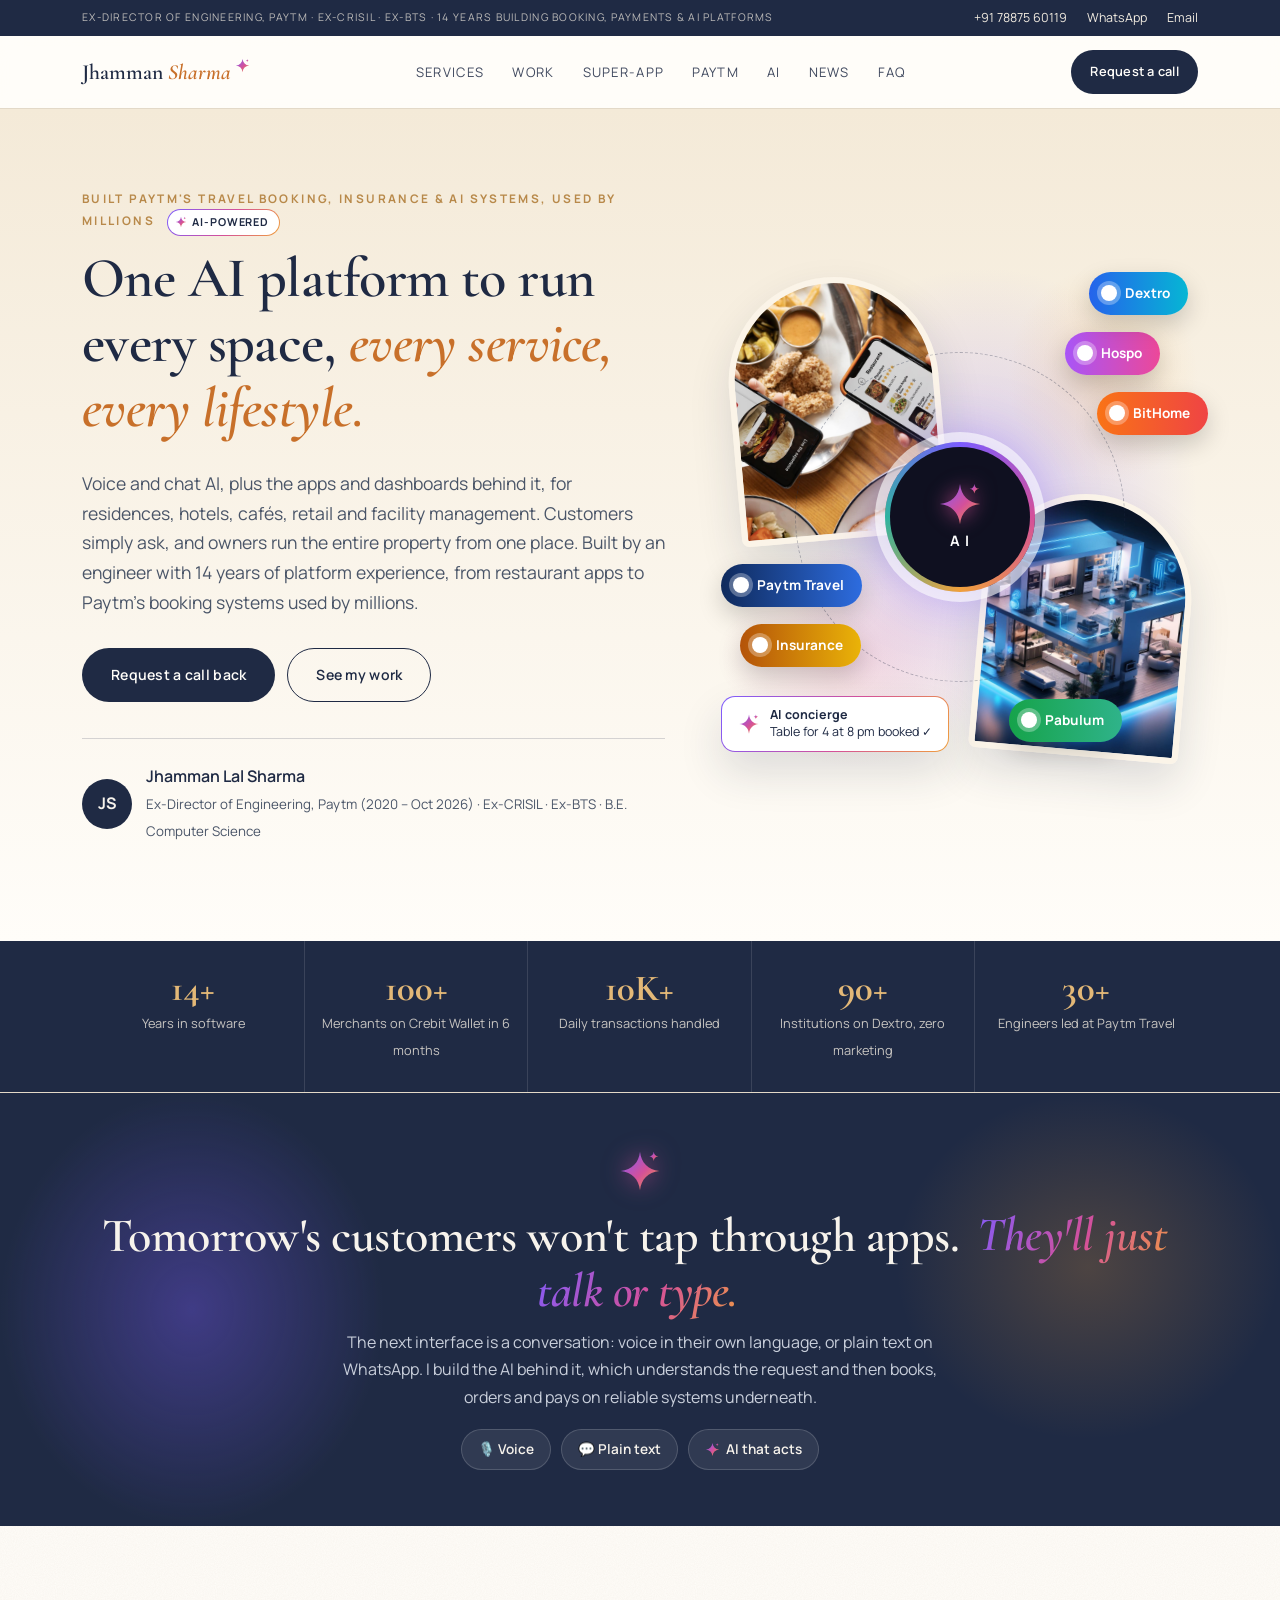
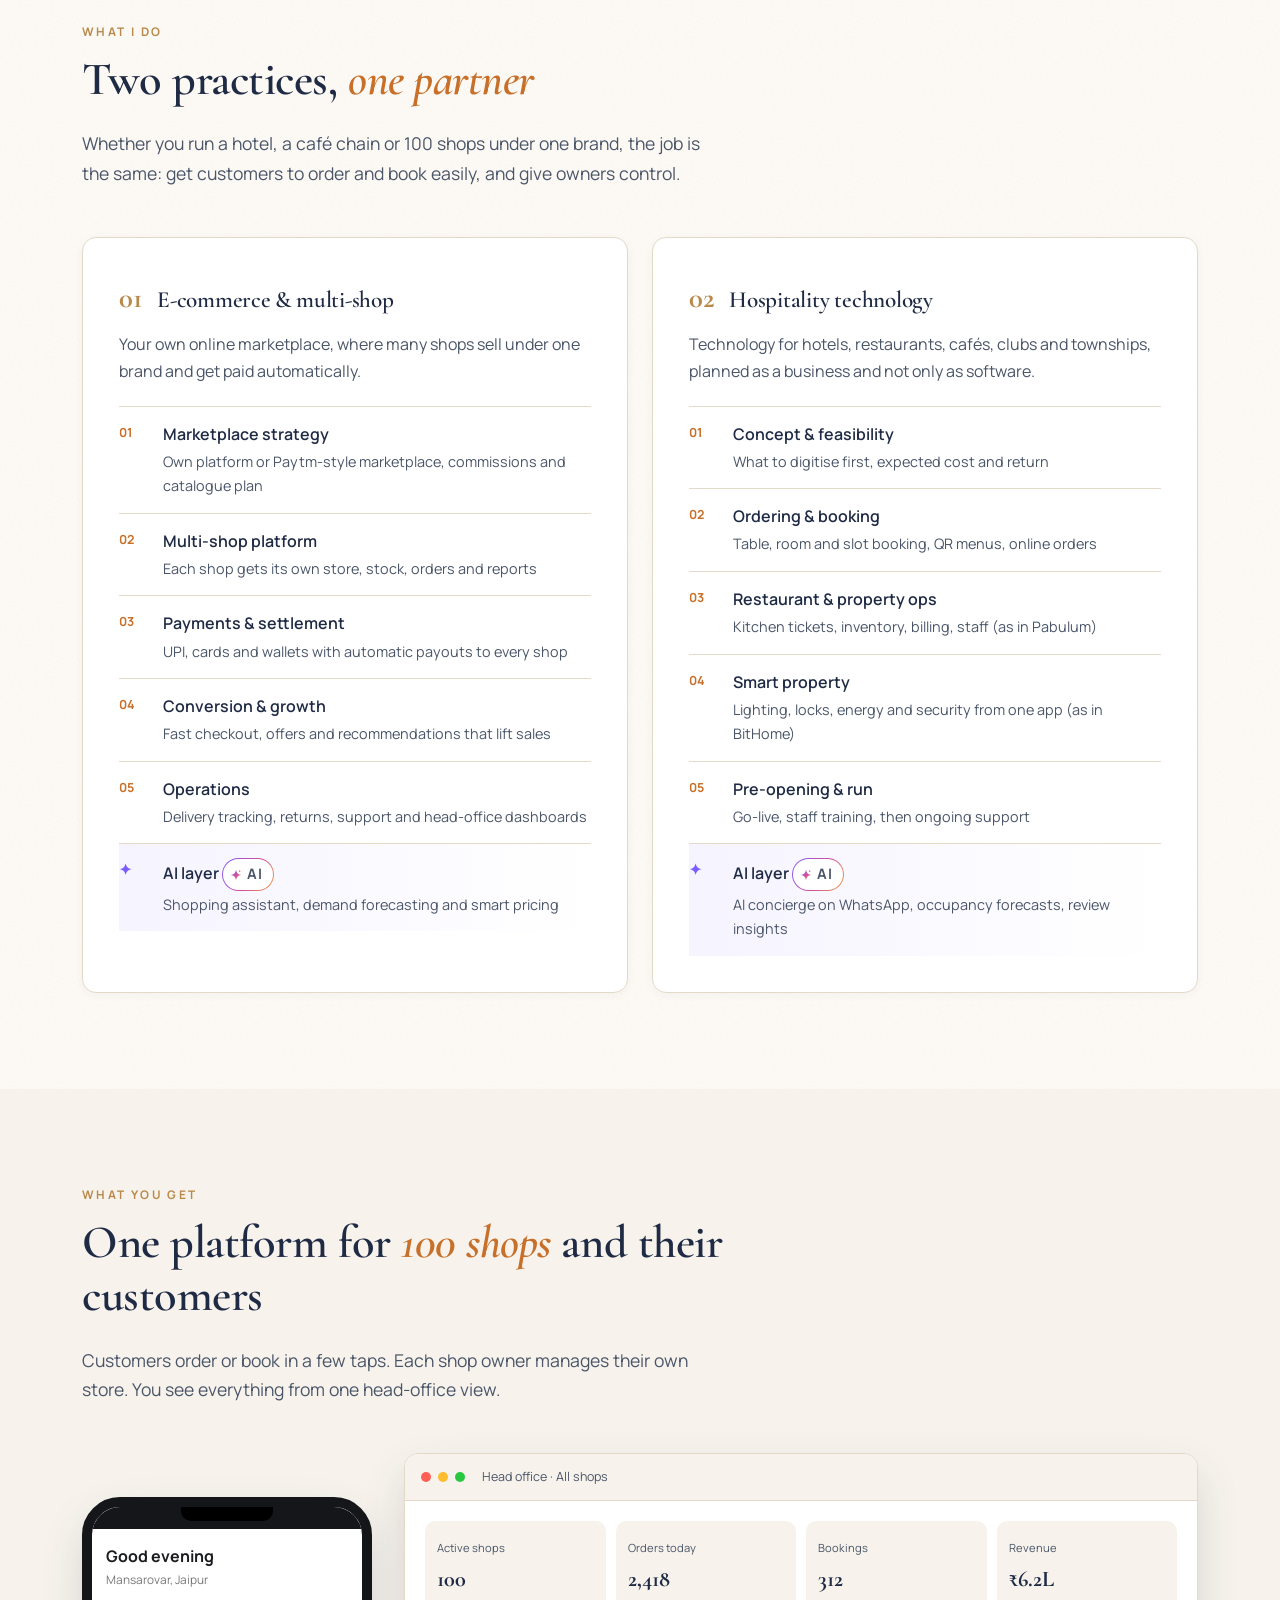
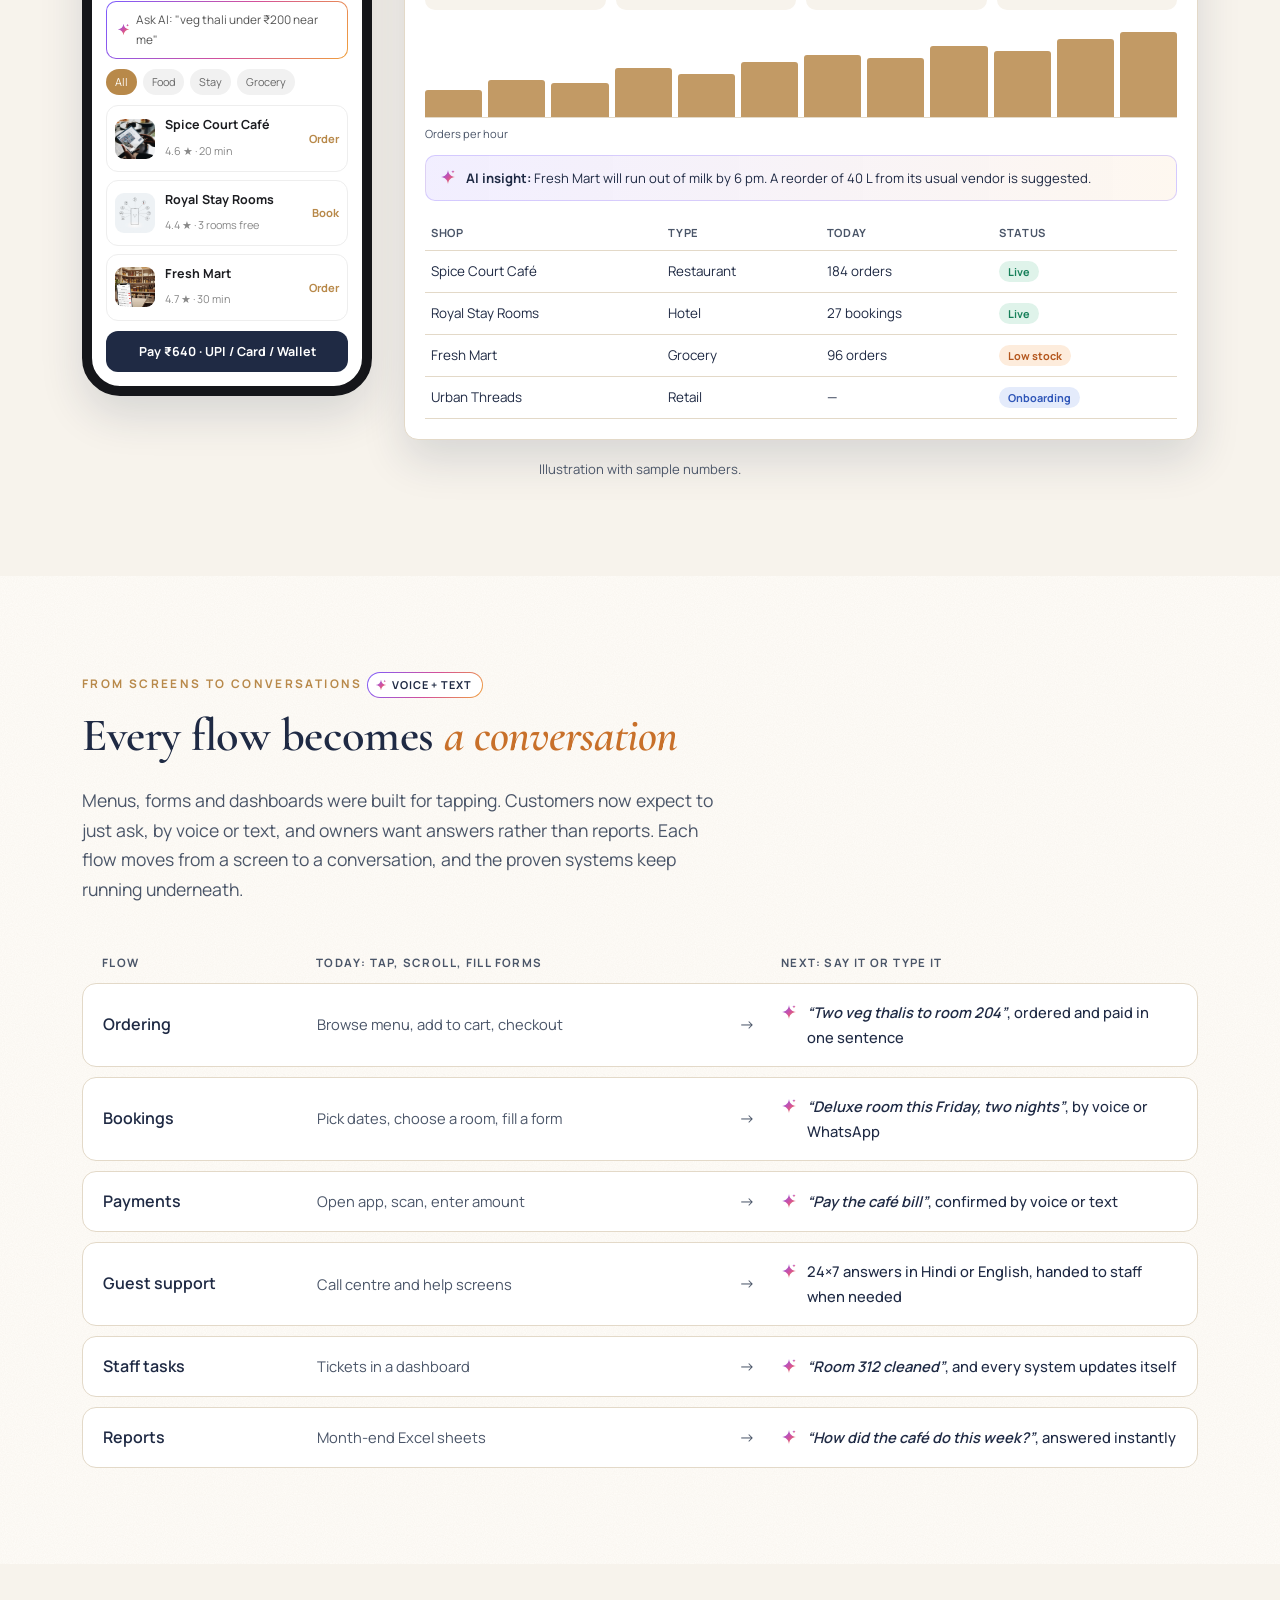
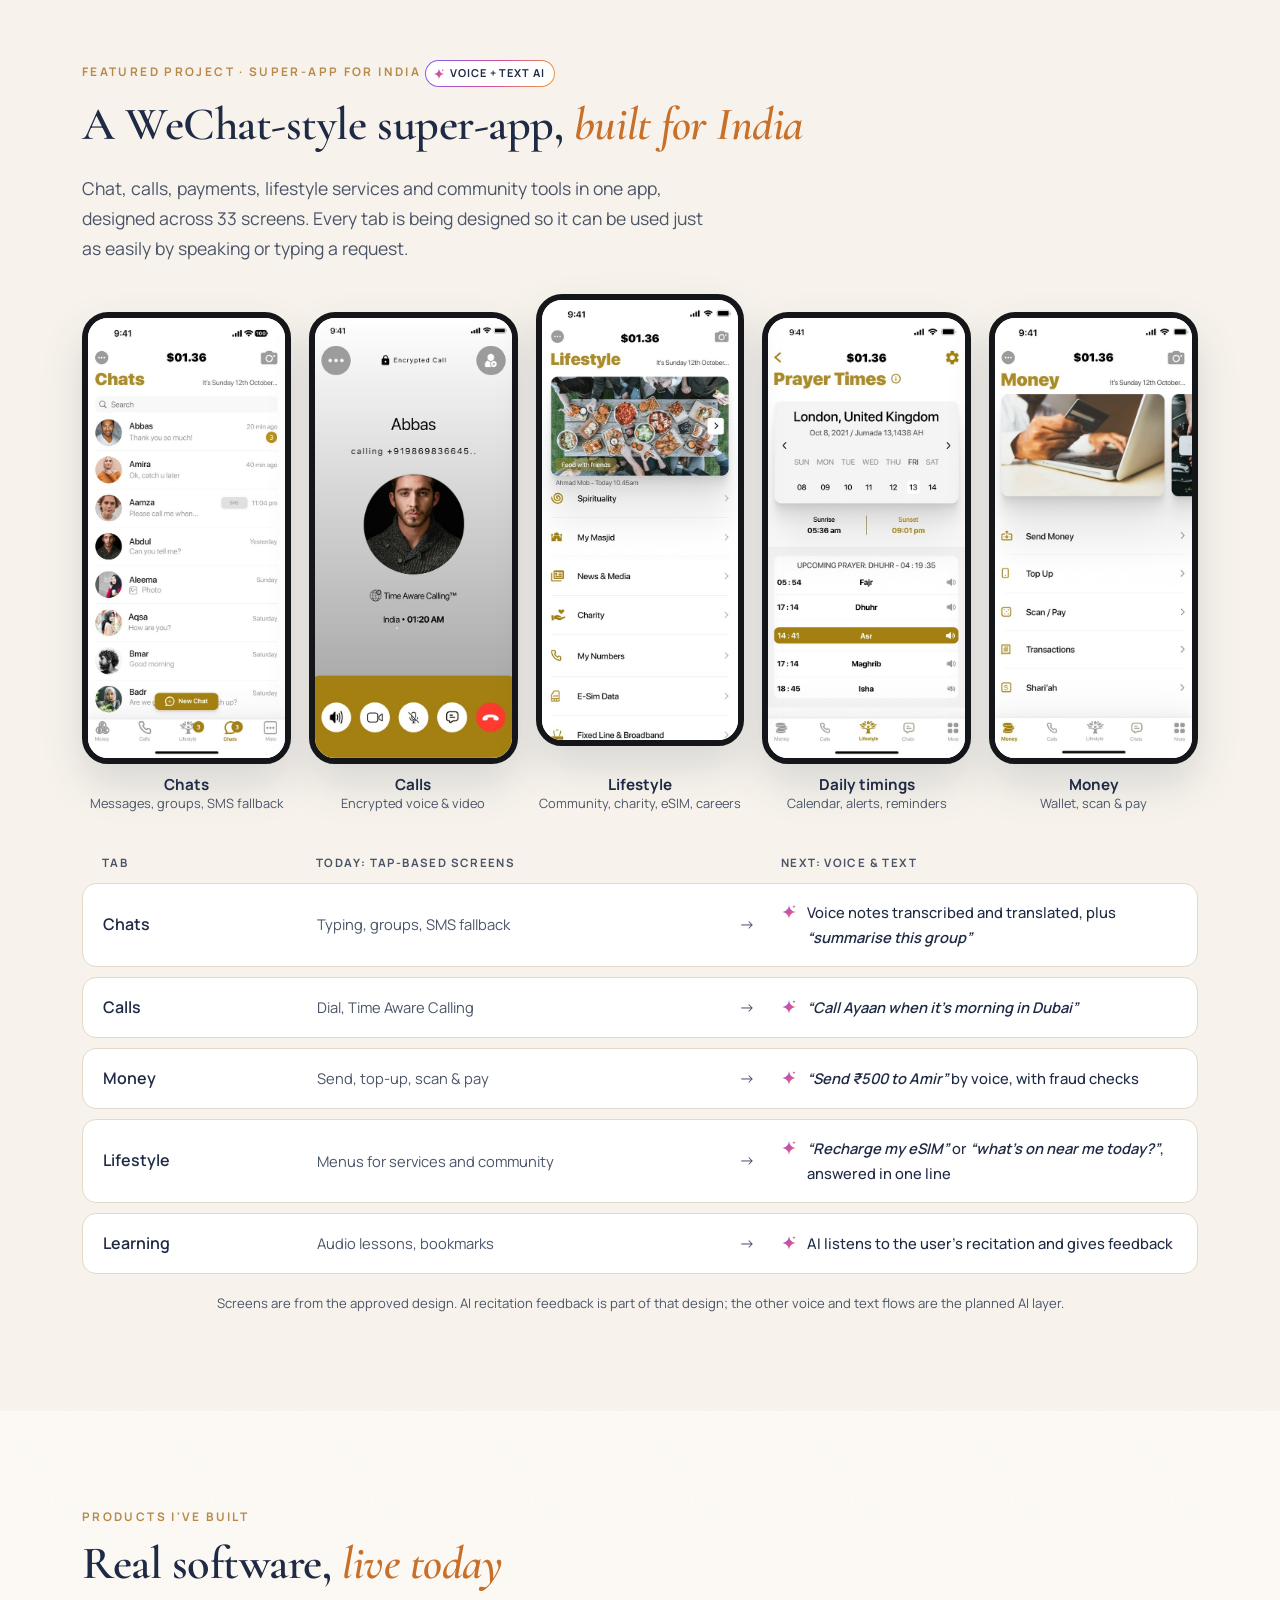
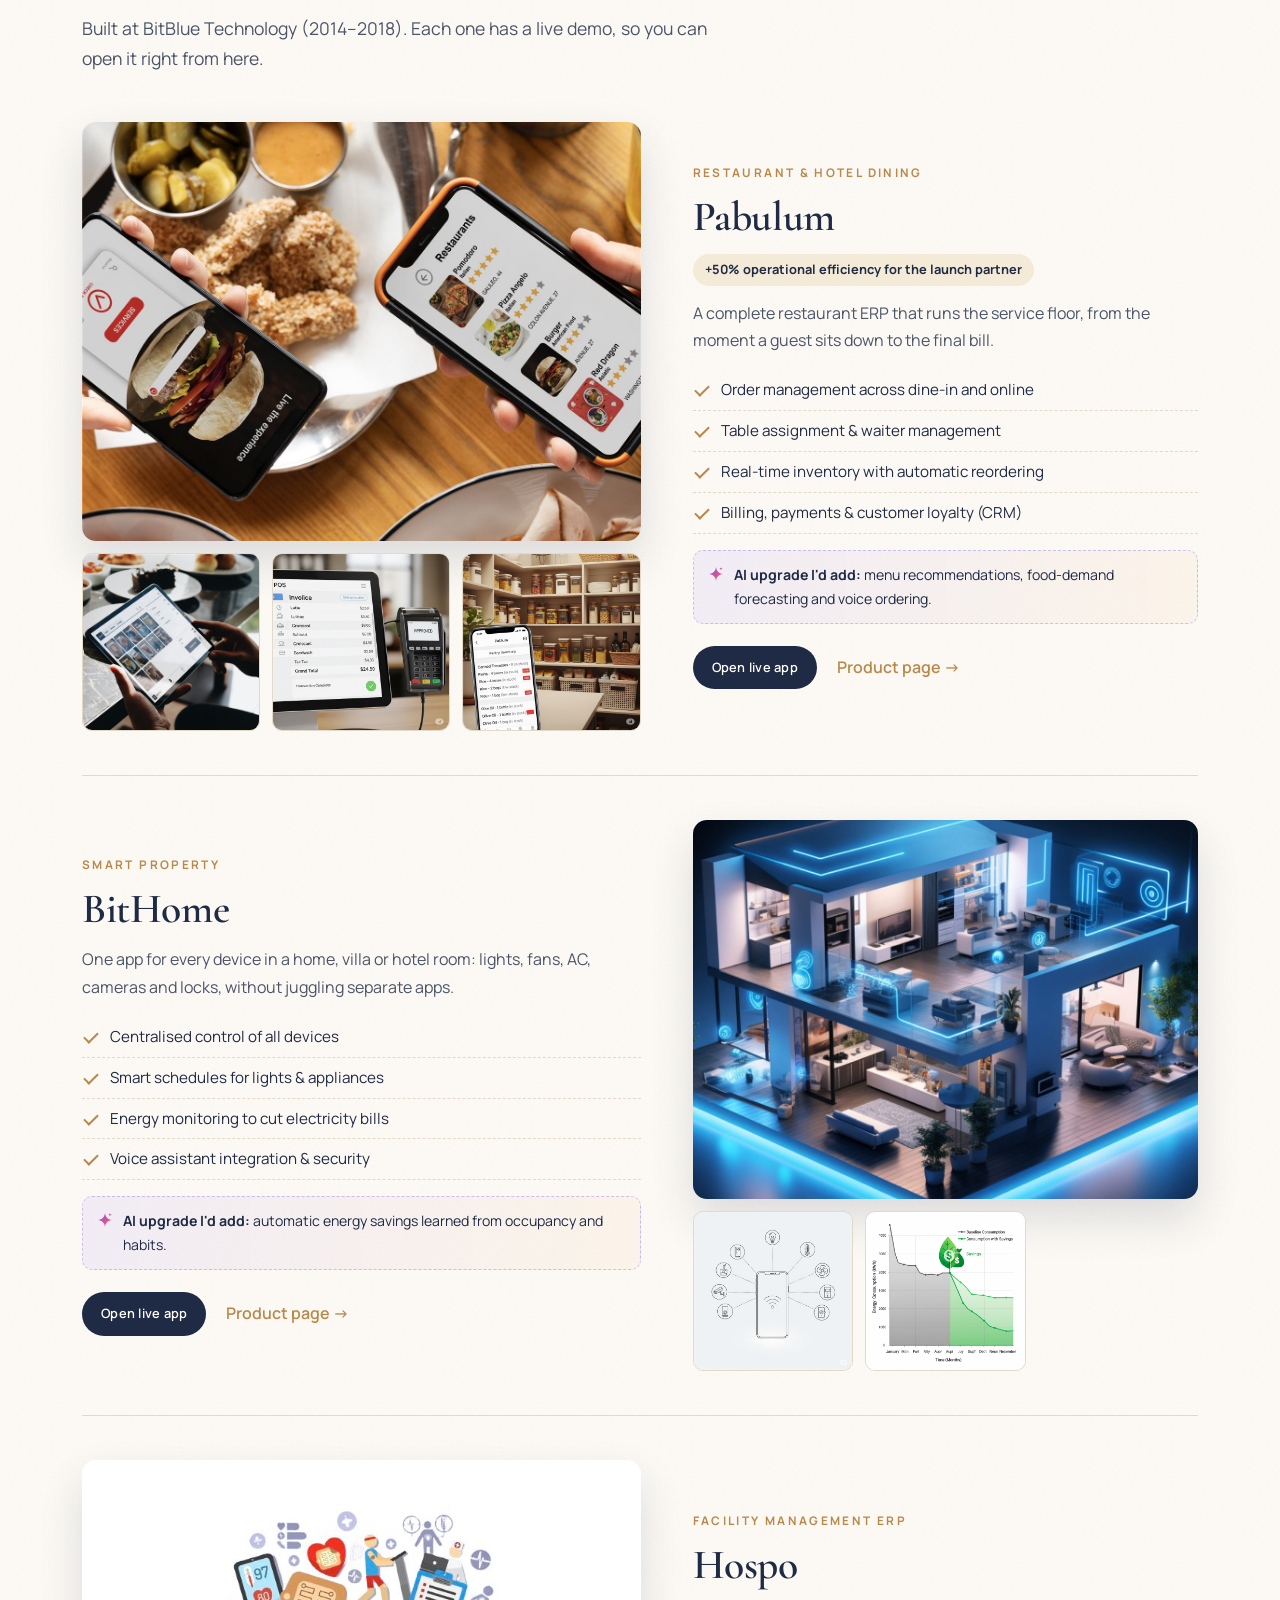
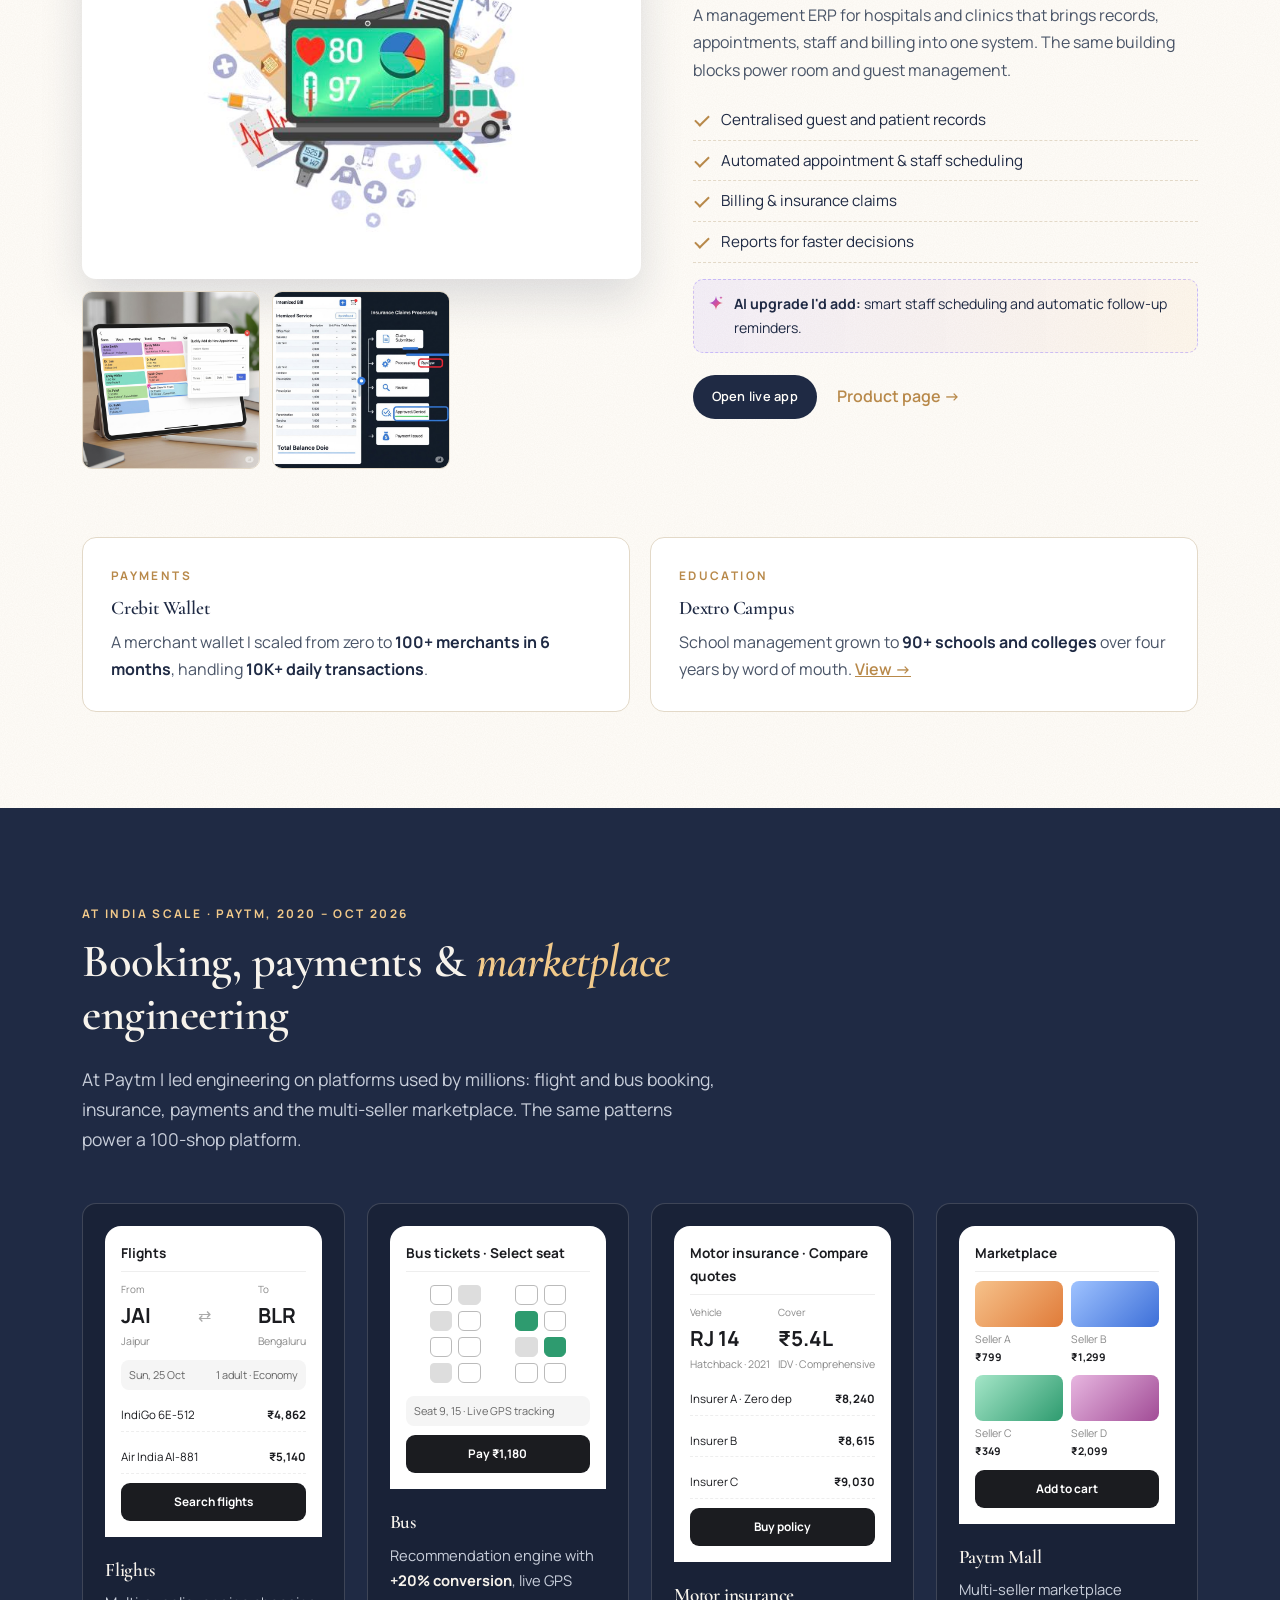
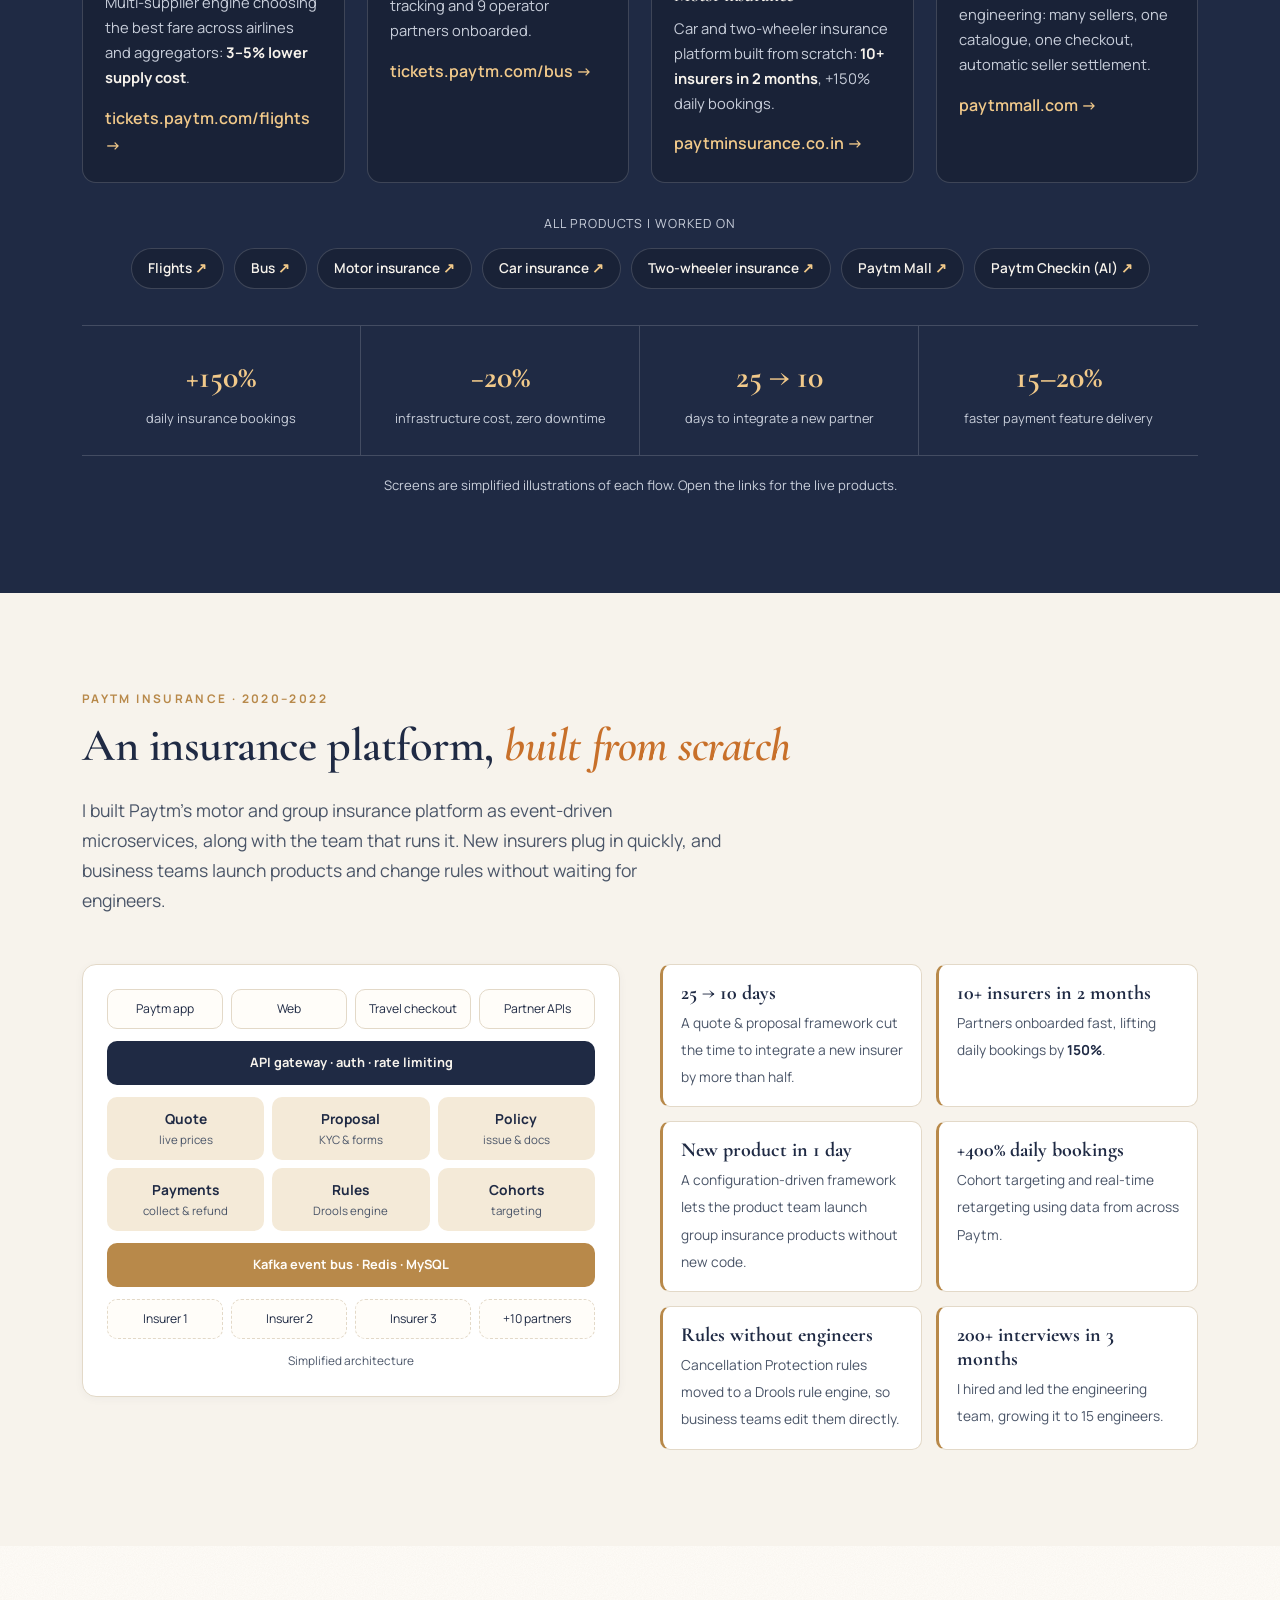
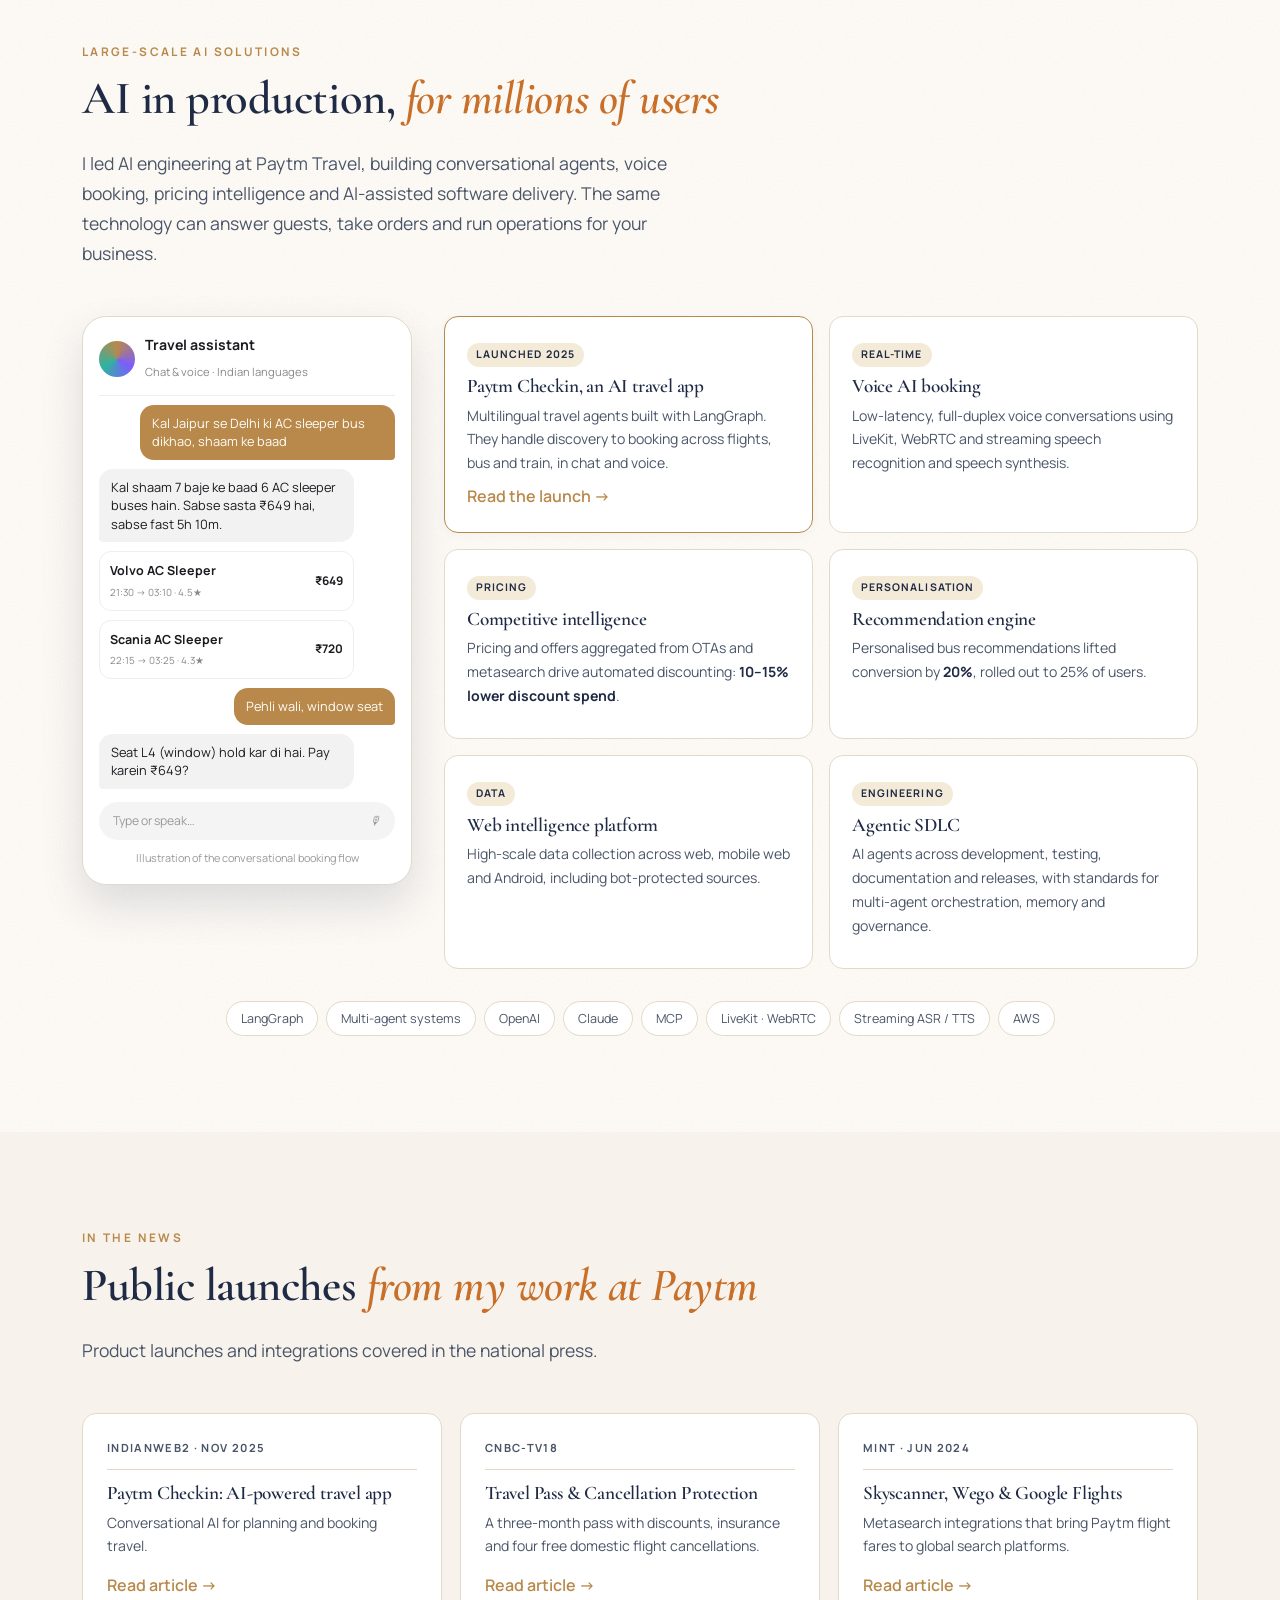
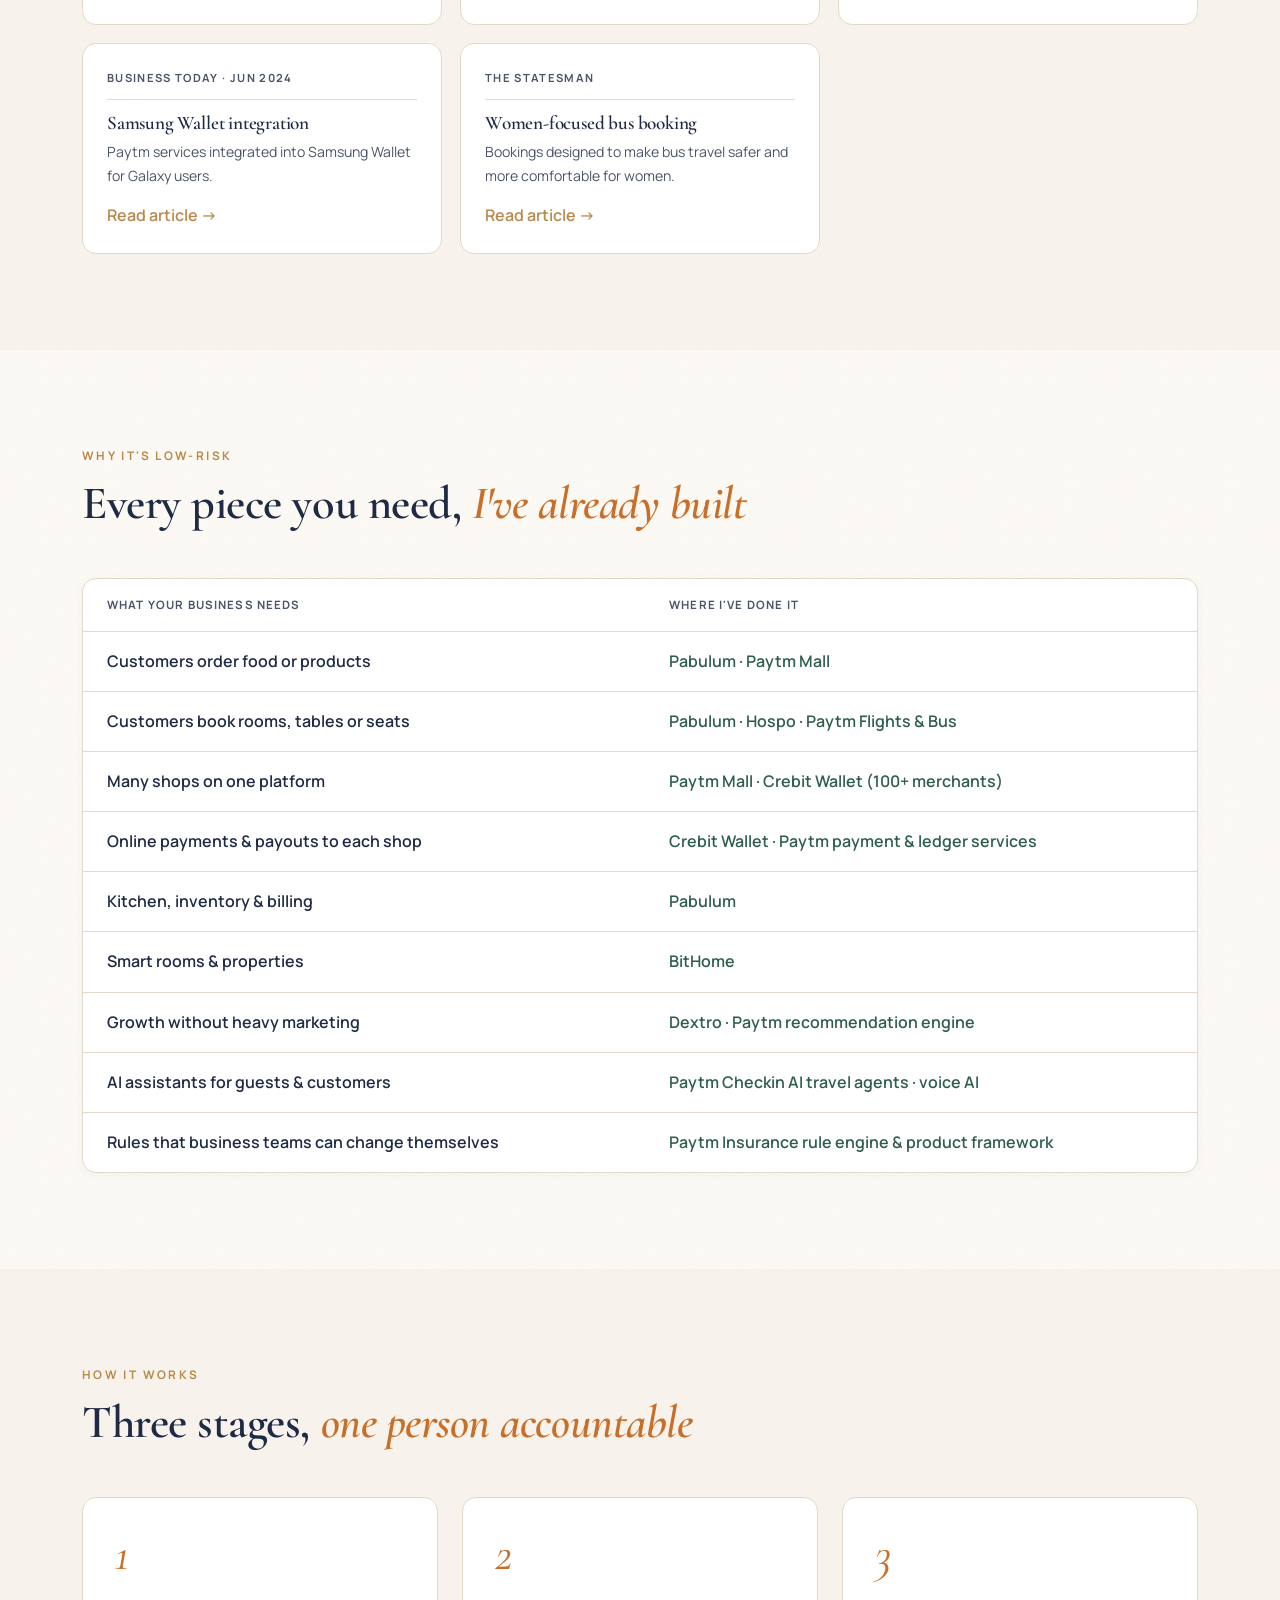
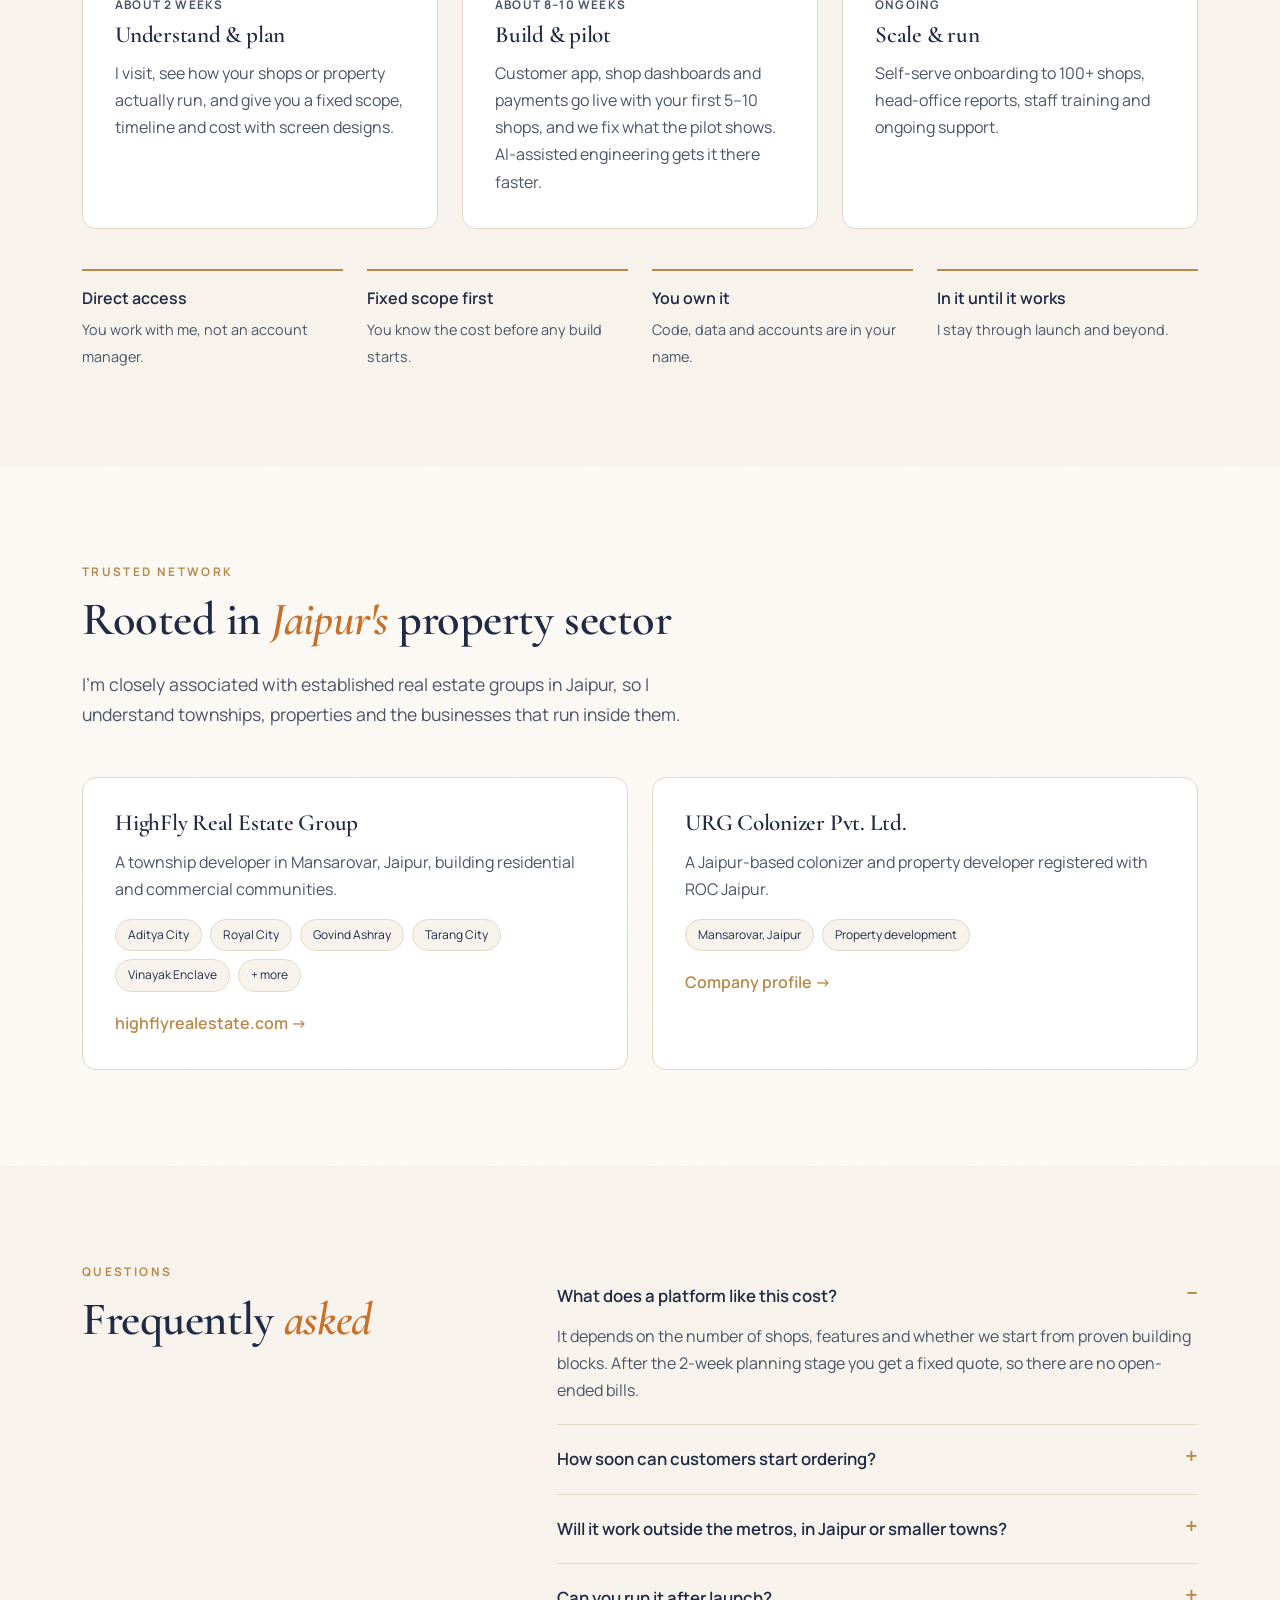
==== commit 520d29a2: "Ivory theme: navy dark sections instead of green Co-Authored-By: Claude Opus 5.5 <noreply@anthropic." ====
--- a/consulting.html
+++ b/consulting.html
@@ -566,6 +566,88 @@
 .chapter:not(:last-child)::after{right:-22px}
 @media (max-width:1100px){.chapters{grid-template-columns:1fr 1fr;gap:34px}.chapter:nth-child(2)::after{content:"↓";right:auto;left:50%;top:auto;bottom:-30px;transform:translateX(-50%)}}
 @media (max-width:900px){.chapters{grid-template-columns:1fr}.chapter:not(:last-child)::after{content:"↓";right:auto;left:50%;top:auto;bottom:-30px;transform:translateX(-50%)}}
+.domains{display:flex;flex-wrap:wrap;justify-content:center;align-items:center;gap:8px;margin:18px auto 16px}
+.domains span{font-size:11px;letter-spacing:.14em;text-transform:uppercase;color:var(--hero-muted,var(--muted));margin-right:4px;font-weight:600}
+.domains i{font-style:normal;font-size:13px;padding:5px 12px;border-radius:999px;border:1px solid color-mix(in srgb,var(--hero-ink,var(--ink)) 22%,transparent);color:var(--hero-ink,var(--ink))}
+/* engineering cards (replace drawn mocks) */
+.pc-eng .pc-top{margin:22px 22px 0;padding:18px 18px 16px;border-radius:16px;background:linear-gradient(135deg,color-mix(in srgb,var(--dark-em,var(--accent)) 22%,transparent),transparent);border:1px solid var(--dark-line);display:flex;flex-direction:column;gap:2px}
+.pc-k{font-size:.72rem;letter-spacing:.12em;text-transform:uppercase;color:var(--dark-muted);font-weight:600}
+.pc-top b{font-family:var(--head);font-size:2.4rem;line-height:1.05;color:var(--dark-em,var(--accent))}
+.pc-top small{color:var(--dark-muted);font-size:.85rem}
+.pc-eng .pcard-copy{display:flex;flex-direction:column;gap:12px;flex:1}
+.pc-eng .pcard-copy h4{margin:0}
+.pc-built{list-style:none;margin:0;padding:0;display:flex;flex-direction:column;gap:7px}
+.pc-built li{position:relative;padding-left:16px;color:var(--dark-muted);font-size:.9rem;line-height:1.4}
+.pc-built li::before{content:"";position:absolute;left:0;top:.55em;width:6px;height:6px;border-radius:50%;background:var(--dark-em,var(--accent))}
+.pc-res{display:flex;flex-wrap:wrap;gap:6px}
+.pc-res span{font-size:.75rem;font-weight:600;padding:4px 10px;border-radius:999px;color:var(--dark-ink);border:1px solid var(--dark-line);background:var(--dark-card)}
+.pc-eng .txt{margin-top:auto}
+/* group insurance strip */
+.group-ins{margin:0 auto 48px;max-width:980px}
+.gi-head{text-align:center;margin-bottom:20px}
+.gi-head h3{margin:0 0 6px}
+.gi-head p{color:var(--muted);margin:0 auto;max-width:620px}
+.gi-grid{display:grid;grid-template-columns:repeat(3,1fr);gap:16px}
+@media (max-width:800px){.gi-grid{grid-template-columns:1fr}}
+.gi{display:flex;flex-direction:column;gap:4px;padding:18px 20px;border-radius:var(--radius-lg,16px);border:1px solid var(--line);background:var(--card,var(--bg))}
+.gi-from{font-size:.82rem;color:var(--muted)}
+.gi-arrow{color:var(--accent);font-weight:700}
+.gi b{font-size:1.1rem}
+.gi em{font-style:normal;font-size:.85rem;font-weight:600;color:var(--accent)}
+/* Workflow illustration */
+.wf-art{display:block;width:100%;height:auto;background:#9a5cff;border-radius:28px}
+.wf-card{fill:#1e1e24;stroke:#2c2c35;filter:drop-shadow(0 18px 24px rgba(30,0,70,.35))}
+.wf-card.light{fill:#f6f1ff;stroke:#e2d6fb}
+.wf-t{font:700 15px/1 var(--body);letter-spacing:.1em;fill:#f2f0f7}
+.wf-t.dark{fill:#2a1650}
+.wf-s{font:600 13px/1 var(--body);fill:#9d9aa8;letter-spacing:.04em}
+.wf-node{fill:#2a2a33;stroke:#4a4a58}
+.wf-wire{stroke:#5a5a6a;stroke-width:1.5;fill:none}
+.wf-flow{fill:none;stroke:#e6d9ff;stroke-width:3;stroke-dasharray:7 9;stroke-linecap:round;animation:wfdash 1.4s linear infinite}
+.wf-loop{fill:none;stroke:#ffd23f;stroke-width:3;stroke-dasharray:3 10;stroke-linecap:round;animation:wfdash 2s linear infinite reverse}
+.wf-pill{fill:#1e1e24;stroke:#ffd23f}
+.wf-pilltx{font:700 12px/1 var(--body);letter-spacing:.14em;fill:#ffd23f}
+.wf-float{animation:wffloat 6s ease-in-out infinite;animation-delay:var(--d)}
+.wf-prog{transform-box:fill-box;transform-origin:left;animation:wfprog 5s ease-out infinite;animation-delay:var(--pd)}
+.wf-spin{animation:wfspin 1s linear infinite}
+.wf-spin{transform-box:fill-box;transform-origin:center}
+.wf-chart{fill:none;stroke:#7b3fe4;stroke-width:4;stroke-linecap:round;stroke-linejoin:round;stroke-dasharray:320;stroke-dashoffset:320;animation:wfdraw 5s ease-out infinite}
+.wf-dot{opacity:0;animation:wfdot 5s infinite}
+@keyframes wfdash{to{stroke-dashoffset:-32}}
+@keyframes wffloat{50%{transform:translateY(-8px)}}
+@keyframes wfprog{0%{transform:scaleX(0)}60%,100%{transform:scaleX(var(--p))}}
+@keyframes wfspin{to{transform:rotate(360deg)}}
+@keyframes wfdraw{0%,10%{stroke-dashoffset:320}60%,100%{stroke-dashoffset:0}}
+@keyframes wfdot{0%,58%{opacity:0}64%,100%{opacity:1}}
+.wf-steps{list-style:none;counter-reset:wf;display:grid;grid-template-columns:repeat(5,1fr);gap:14px;margin:22px 0 0;padding:0}
+.wf-steps li{counter-increment:wf;padding:14px 16px;border:1px solid var(--line);border-radius:14px;background:var(--card,transparent)}
+.wf-steps li::before{content:"0" counter(wf);display:block;font-size:.72rem;letter-spacing:.12em;color:var(--accent);font-weight:700;margin-bottom:4px}
+.wf-steps b{display:block}
+.wf-steps span{display:block;font-size:.85rem;color:var(--muted);margin-top:2px}
+@media (max-width:900px){.wf-steps{grid-template-columns:1fr 1fr}.wf-steps li:last-child{grid-column:1/-1}.wf-art{border-radius:18px}}
+@media (prefers-reduced-motion:reduce){.wf-flow,.wf-loop,.wf-float,.wf-prog,.wf-spin,.wf-chart,.wf-dot{animation:none}.wf-chart{stroke-dashoffset:0}.wf-dot{opacity:1}.wf-prog{transform:scaleX(var(--p))}}
+/* workflow: theme-matched palette */
+.wf-art{--wa:var(--accent);--wa-l:color-mix(in srgb,var(--accent) 45%,#fff);--wa-xl:color-mix(in srgb,var(--accent) 22%,#fff);--wa-d:color-mix(in srgb,var(--accent) 30%,#1e1e24);
+  background:radial-gradient(circle at 1px 1px,color-mix(in srgb,var(--accent) 22%,transparent) 1px,transparent 0) 0 0/20px 20px,radial-gradient(ellipse at 50% 40%,color-mix(in srgb,var(--accent) 10%,var(--bg-alt)),var(--bg-alt) 70%);
+  border:1px solid var(--line)}
+.wf-art [fill="#7b3fe4"],.wf-art [fill="#9a5cff"]{fill:var(--wa)}
+.wf-art [stroke="#7b3fe4"]{stroke:var(--wa)}
+.wf-art [fill="#b98cff"],.wf-art [fill="#b9a2ee"]{fill:var(--wa-l)}
+.wf-art [stroke="#b98cff"]{stroke:var(--wa-l)}
+.wf-art [fill="#d6c6f5"]{fill:var(--wa-xl)}
+.wf-art [stroke="#d9c6ff"]{stroke:var(--wa-xl)}
+.wf-art [fill="#3a2a5c"],.wf-art [fill="#2a2140"]{fill:var(--wa-d)}
+.wf-art stop:first-child{stop-color:var(--wa)}
+.wf-art stop:last-child{stop-color:var(--wa-l)}
+.wf-card{filter:drop-shadow(0 16px 22px rgba(0,0,0,.16))}
+.wf-card.light{fill:var(--card);stroke:var(--line)}
+.wf-t.dark{fill:var(--ink,#1b1c20)}
+.wf-art .wf-card.light ~ path[stroke="#e7defa"]{stroke:var(--line)}
+.wf-flow{stroke:var(--wa);opacity:.75}
+.wf-loop{stroke:var(--wa)}
+.wf-pill{fill:var(--card);stroke:var(--wa)}
+.wf-pilltx{fill:var(--wa)}
+.wf-chart{stroke:var(--wa)}
 
 /* @fonts https://fonts.googleapis.com/css2?family=Cormorant+Garamond:ital,wght@0,500;0,600;0,700;1,600&family=Manrope:wght@400;500;600;700&display=swap */
 /* @title Jhamman Sharma — Ivory & Ink */
@@ -582,8 +664,8 @@
   --header-bg:rgba(255,253,249,.92); --header-ink:var(--ink-navy); --header-line:var(--line);
   --hero-bg:#F4EAD8; --hero-ink:var(--ink-navy); --hero-muted:#4A5568; --hero-line:rgba(31,42,68,.18);
   --strip-bg:var(--ink-navy); --strip-ink:#F1EBE0; --strip-num:#E3B877; --strip-line:rgba(255,255,255,.12);
-  --dark:var(--monsoon); --dark-ink:#F7F3EC; --dark-muted:#cfdcd6; --dark-line:rgba(255,255,255,.16); --dark-card:rgba(0,0,0,.18); --dark-em:#F1C98A;
-  --metric-bg:#E6EFEA; --metric-ink:var(--monsoon);
+  --dark:var(--ink-navy); --dark-ink:#F7F3EC; --dark-muted:#c9cfdb; --dark-line:rgba(255,255,255,.16); --dark-card:rgba(0,0,0,.18); --dark-em:#F1C98A;
+  --metric-bg:#F4EAD8; --metric-ink:var(--ink-navy);
   --contact-bg:var(--ink-navy); --contact-ink:#F7F3EC; --contact-muted:#c9cfdb; --contact-line:rgba(255,255,255,.14);
 }
 body{background-image:url("data:image/svg+xml,%3Csvg xmlns='http://www.w3.org/2000/svg' width='160' height='160'%3E%3Cfilter id='n'%3E%3CfeTurbulence type='fractalNoise' baseFrequency='.9' numOctaves='2' stitchTiles='stitch'/%3E%3CfeColorMatrix values='0 0 0 0 .34 0 0 0 0 .24 0 0 0 0 .16 0 0 0 .07 0'/%3E%3C/filter%3E%3Crect width='100%25' height='100%25' filter='url(%23n)'/%3E%3C/svg%3E")}
